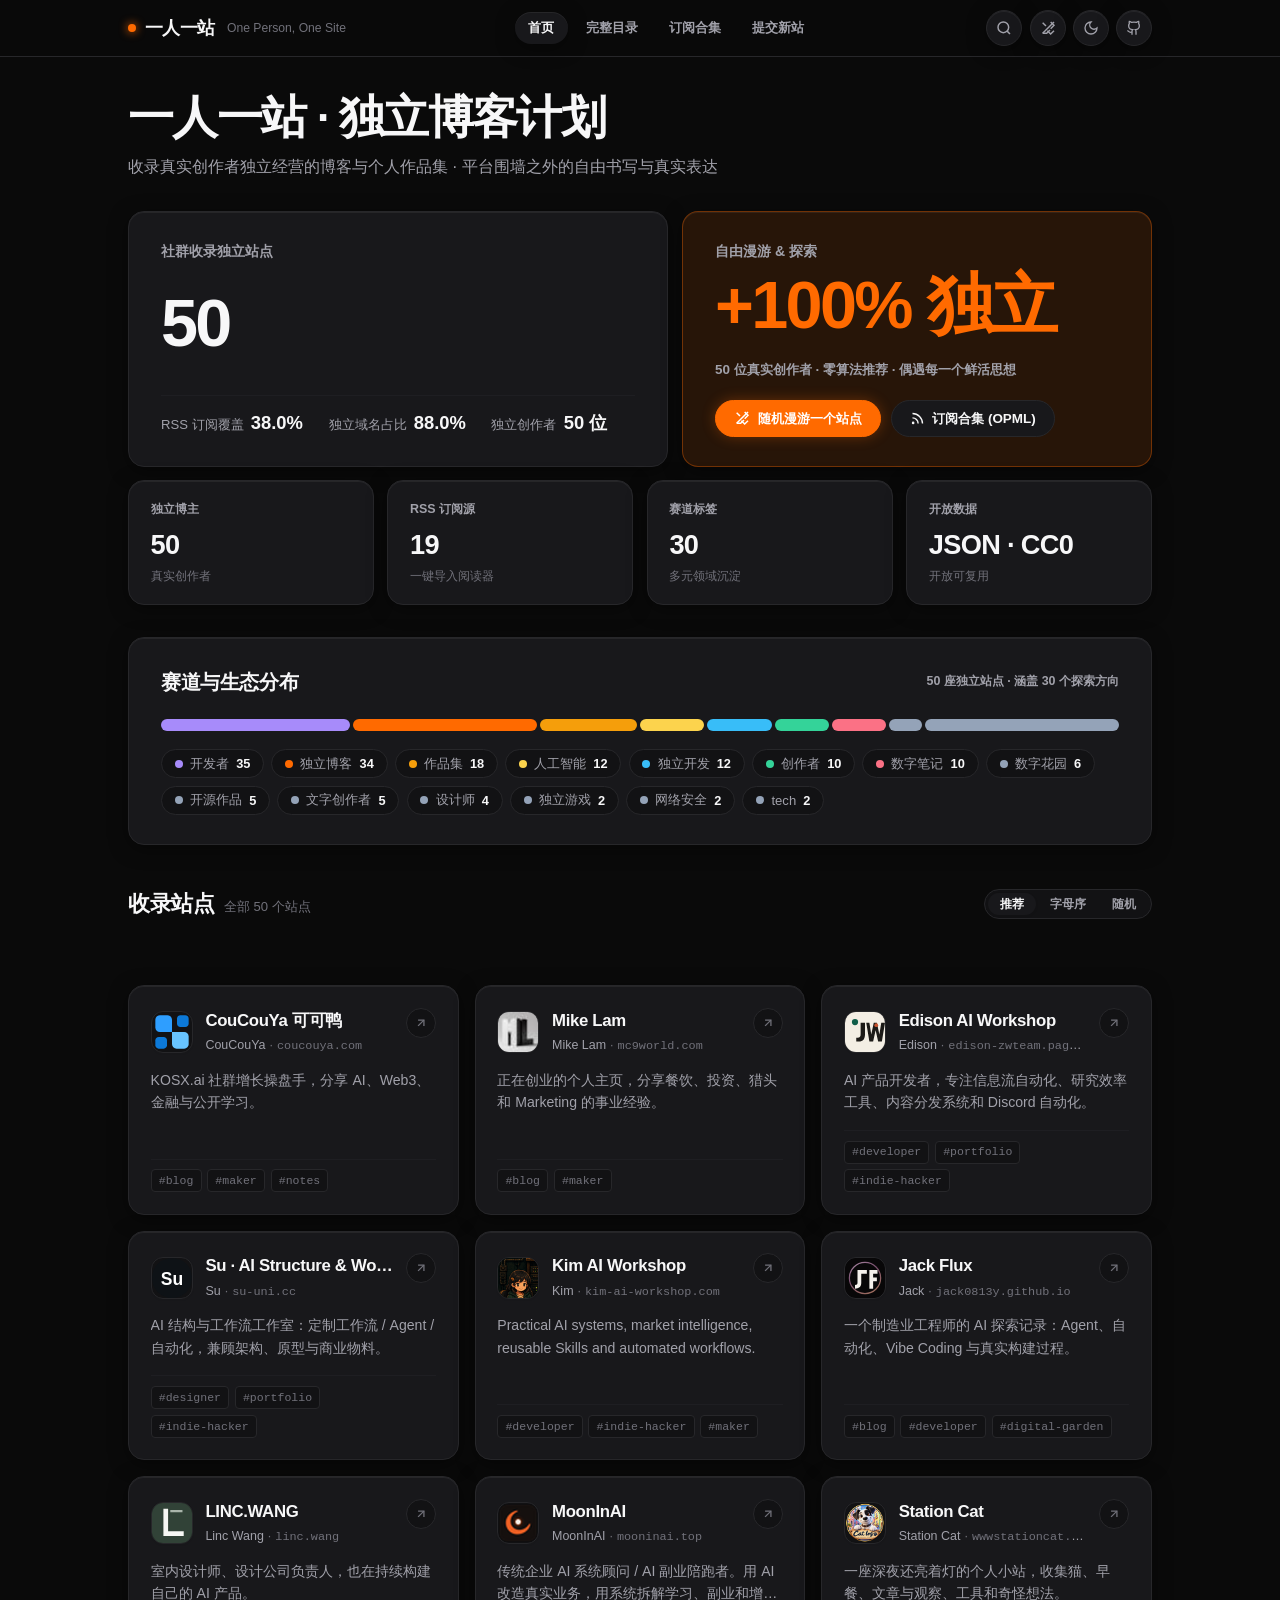
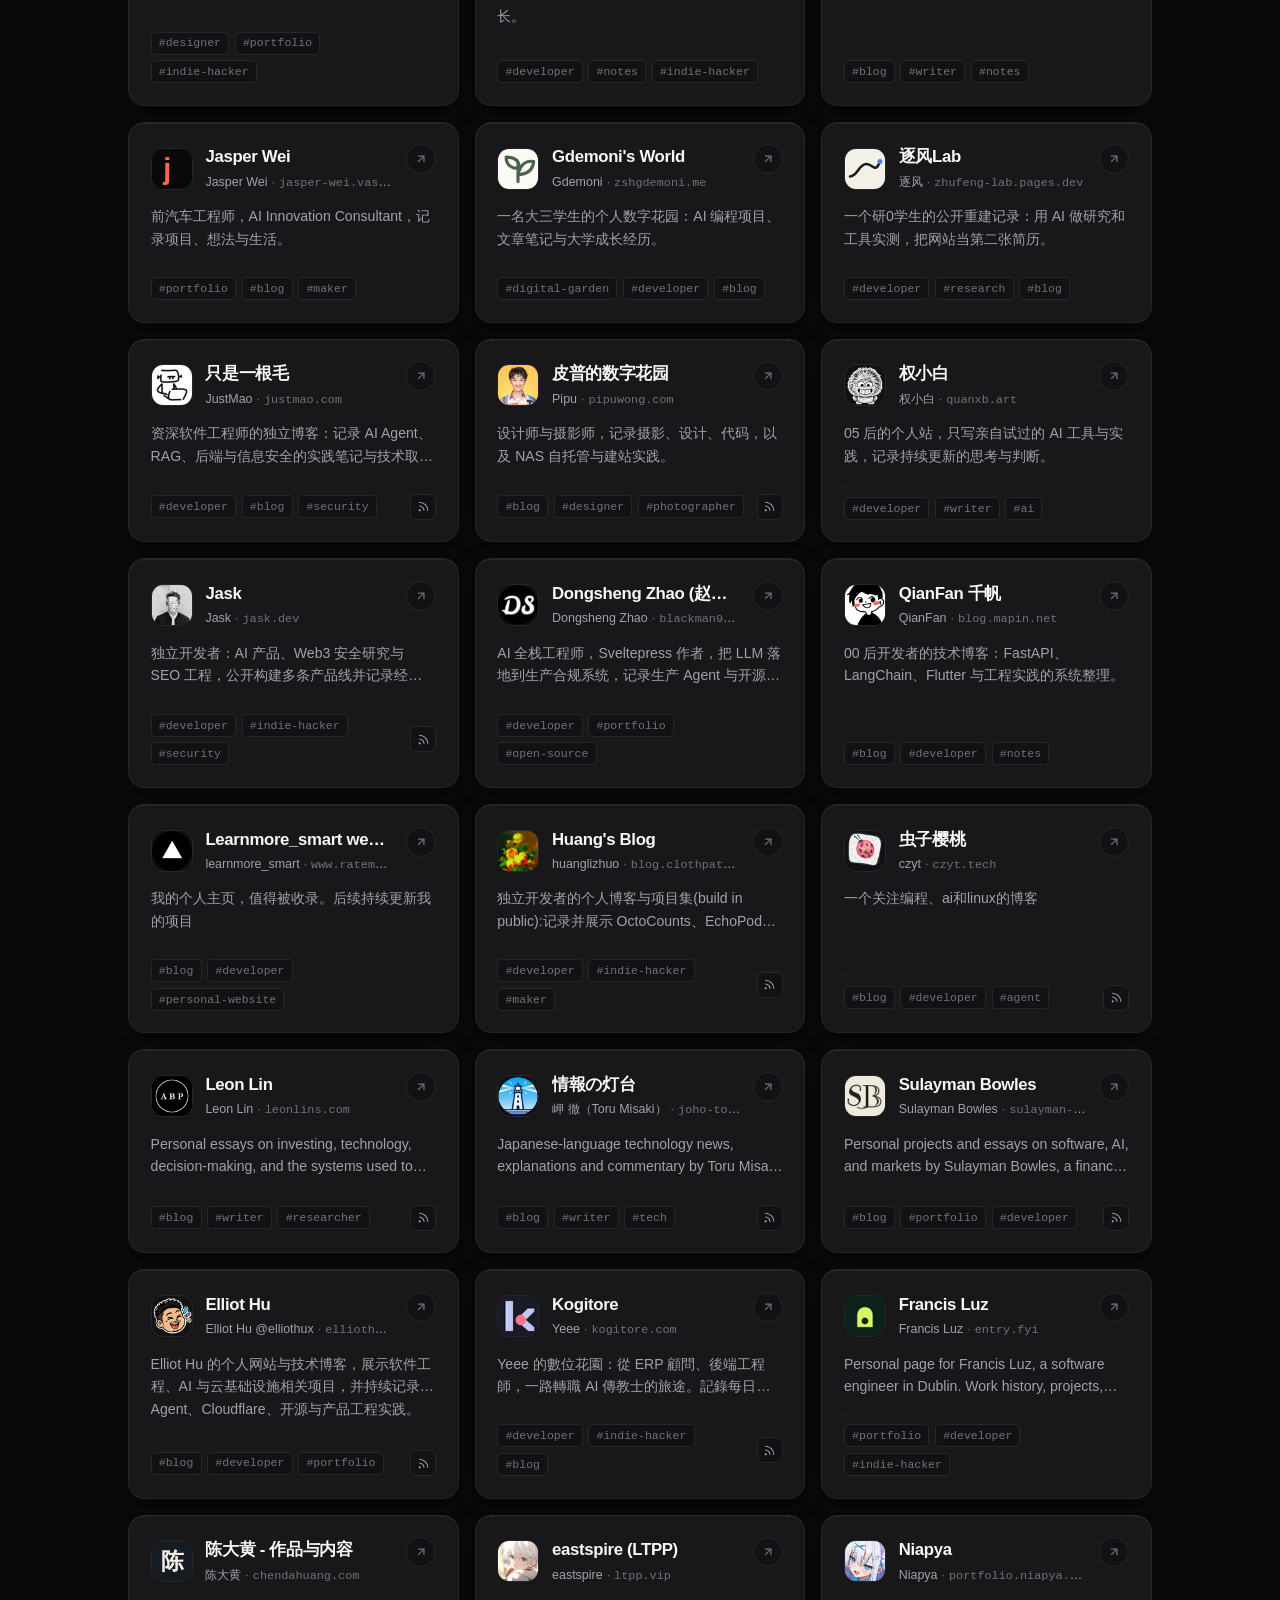
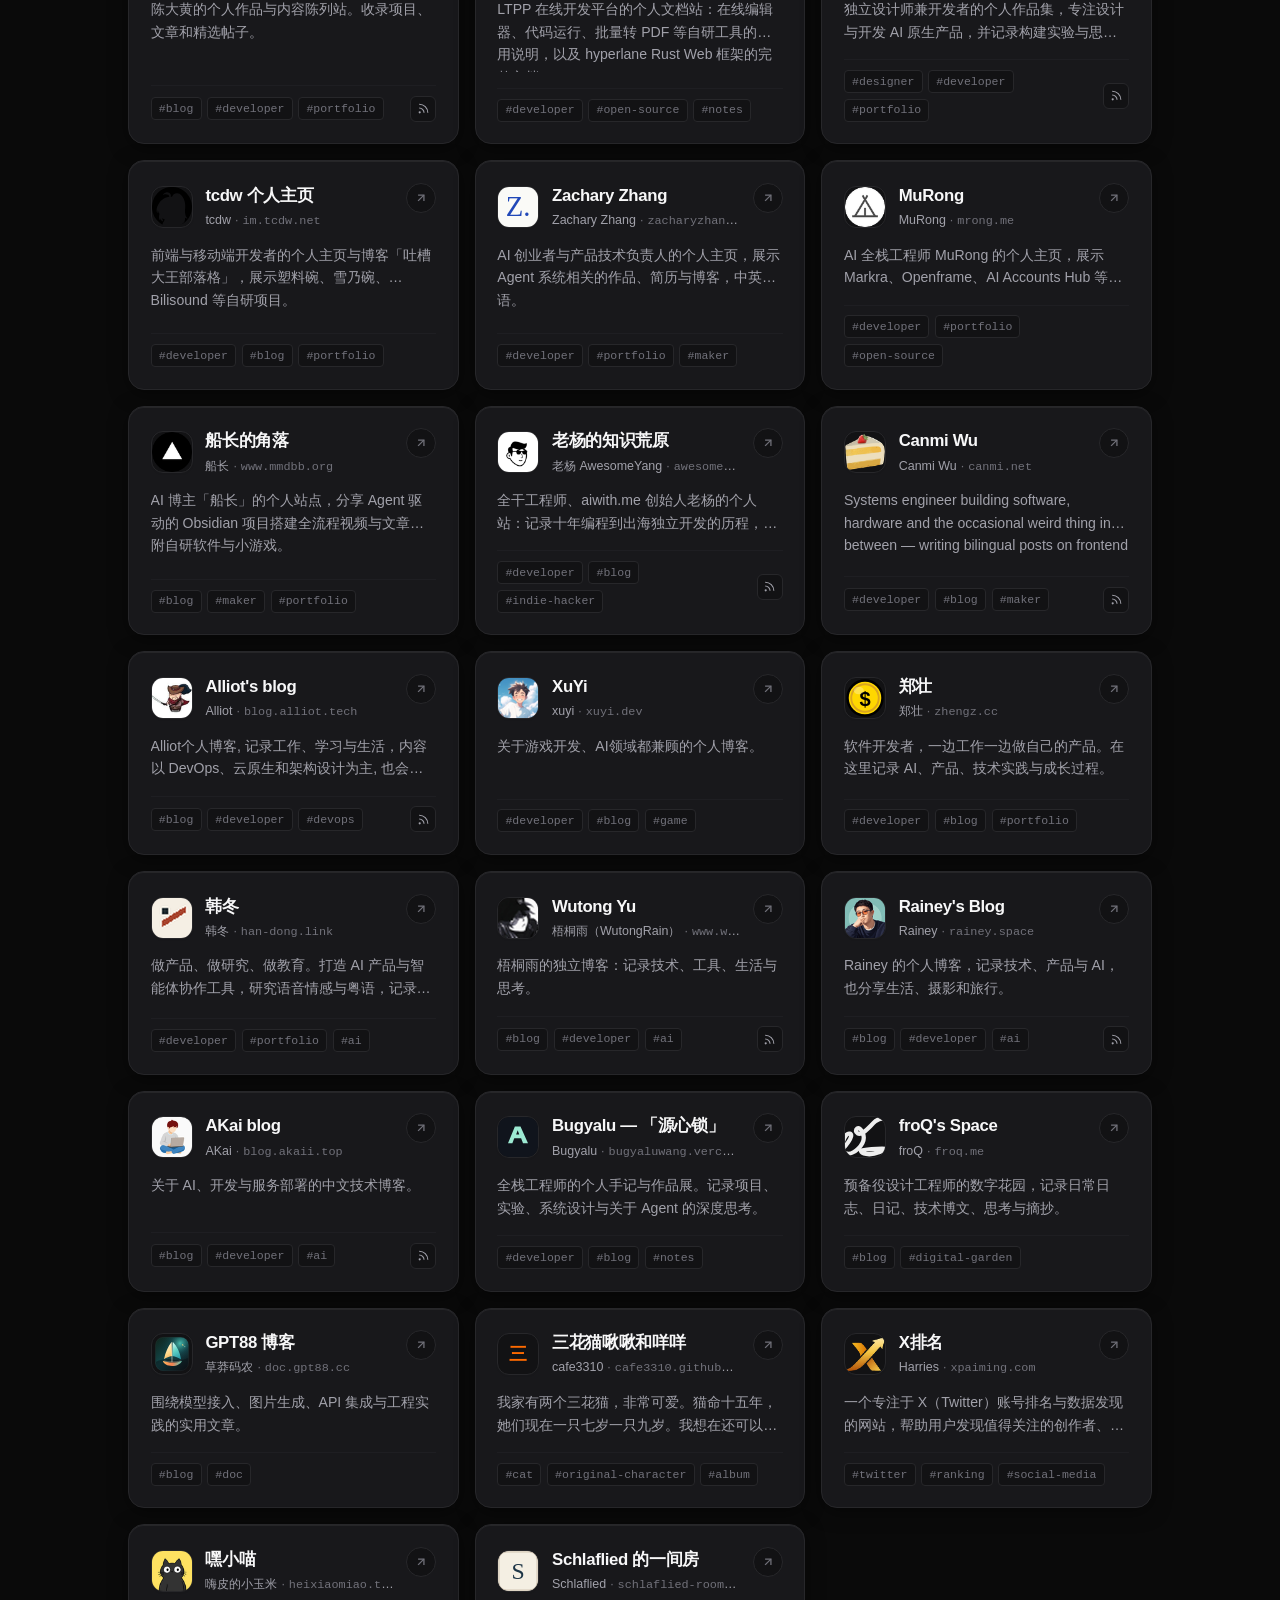
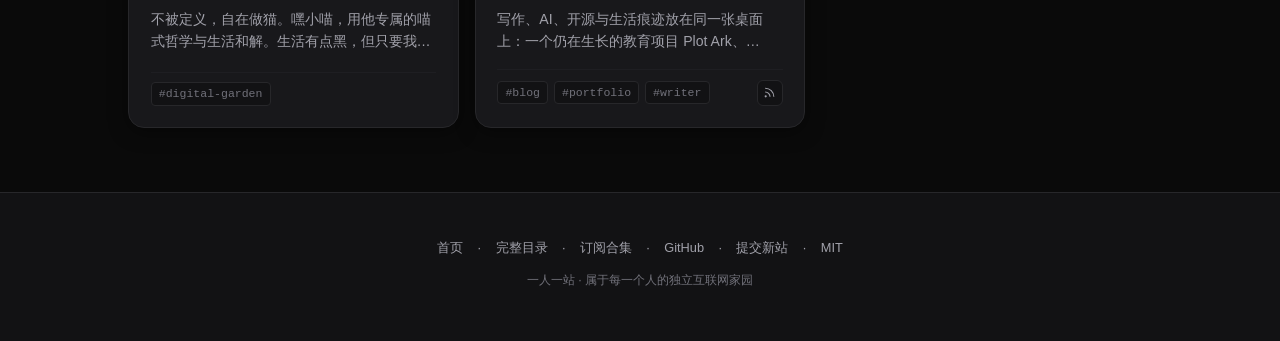
==== index.html @ dafe2f37 "deploy: 发布 main@b7d40ae 的构建产物" ====
<!DOCTYPE html>
<html lang="zh-CN" data-theme-mode="system">
<head>
<meta charset="utf-8">
<meta name="viewport" content="width=device-width, initial-scale=1, viewport-fit=cover">
<title>一人一站 · 收集认真经营的独立博客与个人网站</title>
<meta name="description" content="一人一站收录真实创作者独立经营的博客、数字花园与个人作品集，支持按标签浏览、全文检索与随机漫游，帮助你在平台围墙之外发现值得长期阅读的个人网站。">
<link rel="canonical" href="https://realchendahuang.github.io/one-person-one-site/">
<meta property="og:title" content="一人一站 · 收集认真经营的独立博客与个人网站">
<meta property="og:description" content="一人一站收录真实创作者独立经营的博客、数字花园与个人作品集，帮助你在平台围墙之外发现值得长期阅读的个人网站。">
<meta property="og:type" content="website">
<meta property="og:url" content="https://realchendahuang.github.io/one-person-one-site/">
<meta property="og:image" content="https://realchendahuang.github.io/one-person-one-site/og-image.png">
<meta property="og:image:width" content="1200">
<meta property="og:image:height" content="630">
<meta property="og:site_name" content="一人一站">
<meta property="og:locale" content="zh_CN">
<meta name="twitter:card" content="summary_large_image">
<meta name="twitter:title" content="一人一站 · 收集认真经营的独立博客与个人网站">
<meta name="twitter:description" content="一人一站收录真实创作者独立经营的博客、数字花园与个人作品集，帮助你在平台围墙之外发现值得长期阅读的个人网站。">
<meta name="twitter:image" content="https://realchendahuang.github.io/one-person-one-site/og-image.png">
<meta name="theme-color" content="#0a0a0a">
<link rel="alternate" type="application/xml" title="一人一站 · 订阅合集 (OPML)" href="./feeds.opml">
<link rel="icon" href="./favicon.svg" type="image/svg+xml">
<link rel="apple-touch-icon" href="./apple-touch-icon.png">
<script type="application/ld+json">{"@context":"https://schema.org","@type":"CollectionPage","name":"一人一站 · 收集认真经营的独立博客与个人网站","description":"一人一站收录真实创作者独立经营的博客、数字花园与个人作品集，支持按标签浏览、全文检索与随机漫游，帮助你在平台围墙之外发现值得长期阅读的个人网站。","url":"https://realchendahuang.github.io/one-person-one-site/","inLanguage":"zh-CN","isFamilyFriendly":true,"mainEntity":{"@type":"ItemList","numberOfItems":50,"itemListElement":[{"@type":"ListItem","position":1,"name":"CouCouYa 可可鸭","url":"https://coucouya.com","description":"KOSX.ai 社群增长操盘手，分享 AI、Web3、金融与公开学习。"},{"@type":"ListItem","position":2,"name":"Mike Lam","url":"https://mc9world.com","description":"正在创业的个人主页，分享餐饮、投资、猎头和 Marketing 的事业经验。"},{"@type":"ListItem","position":3,"name":"Edison AI Workshop","url":"https://edison-zwteam.pages.dev","description":"AI 产品开发者，专注信息流自动化、研究效率工具、内容分发系统和 Discord 自动化。"},{"@type":"ListItem","position":4,"name":"Su · AI Structure & Workflow Studio","url":"https://su-uni.cc","description":"AI 结构与工作流工作室：定制工作流 / Agent / 自动化，兼顾架构、原型与商业物料。"},{"@type":"ListItem","position":5,"name":"Kim AI Workshop","url":"https://kim-ai-workshop.com","description":"Practical AI systems, market intelligence, reusable Skills and automated workflows."},{"@type":"ListItem","position":6,"name":"Jack Flux","url":"https://jack0813y.github.io","description":"一个制造业工程师的 AI 探索记录：Agent、自动化、Vibe Coding 与真实构建过程。"},{"@type":"ListItem","position":7,"name":"LINC.WANG","url":"https://linc.wang","description":"室内设计师、设计公司负责人，也在持续构建自己的 AI 产品。"},{"@type":"ListItem","position":8,"name":"MoonInAI","url":"https://mooninai.top","description":"传统企业 AI 系统顾问 / AI 副业陪跑者。用 AI 改造真实业务，用系统拆解学习、副业和增长。"},{"@type":"ListItem","position":9,"name":"Station Cat","url":"https://wwwstationcat.org","description":"一座深夜还亮着灯的个人小站，收集猫、早餐、文章与观察、工具和奇怪想法。"},{"@type":"ListItem","position":10,"name":"Jasper Wei","url":"https://jasper-wei.vast-beech-4429.chatgpt.site","description":"前汽车工程师，AI Innovation Consultant，记录项目、想法与生活。"},{"@type":"ListItem","position":11,"name":"Gdemoni's World","url":"https://zshgdemoni.me","description":"一名大三学生的个人数字花园：AI 编程项目、文章笔记与大学成长经历。"},{"@type":"ListItem","position":12,"name":"逐风Lab","url":"https://zhufeng-lab.pages.dev/","description":"一个研0学生的公开重建记录：用 AI 做研究和工具实测，把网站当第二张简历。"},{"@type":"ListItem","position":13,"name":"只是一根毛","url":"https://justmao.com/","description":"资深软件工程师的独立博客：记录 AI Agent、RAG、后端与信息安全的实践笔记与技术取舍。"},{"@type":"ListItem","position":14,"name":"皮普的数字花园","url":"https://pipuwong.com","description":"设计师与摄影师，记录摄影、设计、代码，以及 NAS 自托管与建站实践。"},{"@type":"ListItem","position":15,"name":"权小白","url":"https://quanxb.art/","description":"05 后的个人站，只写亲自试过的 AI 工具与实践，记录持续更新的思考与判断。"},{"@type":"ListItem","position":16,"name":"Jask","url":"https://jask.dev/","description":"独立开发者：AI 产品、Web3 安全研究与 SEO 工程，公开构建多条产品线并记录经历。"},{"@type":"ListItem","position":17,"name":"Dongsheng Zhao (赵东升)","url":"https://blackman99.github.io/me/","description":"AI 全栈工程师，Sveltepress 作者，把 LLM 落地到生产合规系统，记录生产 Agent 与开源工具。"},{"@type":"ListItem","position":18,"name":"QianFan 千帆","url":"https://blog.mapin.net/","description":"00 后开发者的技术博客：FastAPI、LangChain、Flutter 与工程实践的系统整理。"},{"@type":"ListItem","position":19,"name":"Learnmore_smart website","url":"https://www.rateministere.com","description":"我的个人主页，值得被收录。后续持续更新我的项目"},{"@type":"ListItem","position":20,"name":"Huang's Blog","url":"https://blog.clothpath.com/","description":"独立开发者的个人博客与项目集(build in public):记录并展示 OctoCounts、EchoPod、QwenASR、Ketsuin 等自己从零构建的项目,以及学习笔记。"},{"@type":"ListItem","position":21,"name":"虫子樱桃","url":"https://czyt.tech","description":"一个关注编程、ai和linux的博客"},{"@type":"ListItem","position":22,"name":"Leon Lin","url":"https://leonlins.com","description":"Personal essays on investing, technology, decision-making, and the systems used to research and understand uncertain problems."},{"@type":"ListItem","position":23,"name":"情報の灯台","url":"https://joho-todai.com/","description":"Japanese-language technology news, explanations and commentary by Toru Misaki, covering PCs, semiconductors, operating systems, AI and security with links to sources."},{"@type":"ListItem","position":24,"name":"Sulayman Bowles","url":"https://sulayman-bowles.dev/","description":"Personal projects and essays on software, AI, and markets by Sulayman Bowles, a finance student at UT Austin working in product and growth."},{"@type":"ListItem","position":25,"name":"Elliot Hu","url":"https://elliothu.me","description":"Elliot Hu 的个人网站与技术博客，展示软件工程、AI 与云基础设施相关项目，并持续记录 Agent、Cloudflare、开源与产品工程实践。"},{"@type":"ListItem","position":26,"name":"Kogitore","url":"https://kogitore.com","description":"Yeee 的數位花園：從 ERP 顧問、後端工程師，一路轉職 AI 傳教士的旅途。記錄每日 TIL、想清楚才寫的長文，以及用 AI agents 打造個人 control tower 的實作筆記。"},{"@type":"ListItem","position":27,"name":"Francis Luz","url":"https://entry.fyi/francisluz","description":"Personal page for Francis Luz, a software engineer in Dublin. Work history, projects, and what he is building now, kept on Entry."},{"@type":"ListItem","position":28,"name":"陈大黄 - 作品与内容","url":"https://chendahuang.com","description":"陈大黄的个人作品与内容陈列站。收录项目、文章和精选帖子。"},{"@type":"ListItem","position":29,"name":"eastspire (LTPP)","url":"https://ltpp.vip/","description":"LTPP 在线开发平台的个人文档站：在线编辑器、代码运行、批量转 PDF 等自研工具的使用说明，以及 hyperlane Rust Web 框架的完整文档。"},{"@type":"ListItem","position":30,"name":"Niapya","url":"https://portfolio.niapya.deno.net/","description":"独立设计师兼开发者的个人作品集，专注设计与开发 AI 原生产品，并记录构建实验与思考。"},{"@type":"ListItem","position":31,"name":"tcdw 个人主页","url":"https://im.tcdw.net/","description":"前端与移动端开发者的个人主页与博客「吐槽大王部落格」，展示塑料碗、雪乃碗、Bilisound 等自研项目。"},{"@type":"ListItem","position":32,"name":"Zachary Zhang","url":"https://zacharyzhang.com/","description":"AI 创业者与产品技术负责人的个人主页，展示 Agent 系统相关的作品、简历与博客，中英双语。"},{"@type":"ListItem","position":33,"name":"MuRong","url":"https://mrong.me","description":"AI 全栈工程师 MuRong 的个人主页，展示 Markra、Openframe、AI Accounts Hub 等自研产品与开源项目。"},{"@type":"ListItem","position":34,"name":"船长的角落","url":"https://www.mmdbb.org/","description":"AI 博主「船长」的个人站点，分享 Agent 驱动的 Obsidian 项目搭建全流程视频与文章，附自研软件与小游戏。"},{"@type":"ListItem","position":35,"name":"老杨的知识荒原","url":"https://awesomeyang.com","description":"全干工程师、aiwith.me 创始人老杨的个人站：记录十年编程到出海独立开发的历程，附博客与真实运转的作品矩阵。"},{"@type":"ListItem","position":36,"name":"Canmi Wu","url":"https://canmi.net","description":"Systems engineer building software, hardware and the occasional weird thing in between — writing bilingual posts on frontend craft, backend systems and embedded circuits."},{"@type":"ListItem","position":37,"name":"Alliot's blog","url":"https://blog.alliot.tech","description":"Alliot个人博客, 记录工作、学习与生活，内容以 DevOps、云原生和架构设计为主, 也会分享一些硬件折腾。"},{"@type":"ListItem","position":38,"name":"XuYi","url":"https://xuyi.dev","description":"关于游戏开发、AI领域都兼顾的个人博客。"},{"@type":"ListItem","position":39,"name":"郑壮","url":"https://zhengz.cc/","description":"软件开发者，一边工作一边做自己的产品。在这里记录 AI、产品、技术实践与成长过程。"},{"@type":"ListItem","position":40,"name":"韩冬","url":"https://han-dong.link/","description":"做产品、做研究、做教育。打造 AI 产品与智能体协作工具，研究语音情感与粤语，记录影视研究与作品。"},{"@type":"ListItem","position":41,"name":"Wutong Yu","url":"https://www.wutongyu.site","description":"梧桐雨的独立博客：记录技术、工具、生活与思考。"},{"@type":"ListItem","position":42,"name":"Rainey's Blog","url":"https://rainey.space","description":"Rainey 的个人博客，记录技术、产品与 AI，也分享生活、摄影和旅行。"},{"@type":"ListItem","position":43,"name":"AKai blog","url":"https://blog.akaii.top","description":"关于 AI、开发与服务部署的中文技术博客。"},{"@type":"ListItem","position":44,"name":"Bugyalu — 「源心锁」","url":"https://bugyaluwang.vercel.app","description":"全栈工程师的个人手记与作品展。记录项目、实验、系统设计与关于 Agent 的深度思考。"},{"@type":"ListItem","position":45,"name":"froQ's Space","url":"https://froq.me","description":"预备役设计工程师的数字花园，记录日常日志、日记、技术博文、思考与摘抄。"},{"@type":"ListItem","position":46,"name":"GPT88 博客","url":"https://doc.gpt88.cc/docs/blog/","description":"围绕模型接入、图片生成、API 集成与工程实践的实用文章。"},{"@type":"ListItem","position":47,"name":"三花猫啾啾和咩咩","url":"https://cafe3310.github.io/chocho-miemie-album/","description":"我家有两个三花猫，非常可爱。猫命十五年，她们现在一只七岁一只九岁。我想在还可以的时候让 Gemini 一直记住她们。"},{"@type":"ListItem","position":48,"name":"X排名","url":"https://xpaiming.com/","description":"一个专注于 X（Twitter）账号排名与数据发现的网站，帮助用户发现值得关注的创作者、独立开发者和优质账号。"},{"@type":"ListItem","position":49,"name":"嘿小喵","url":"https://heixiaomiao.topnod.art/","description":"不被定义，自在做猫。嘿小喵，用他专属的喵式哲学与生活和解。生活有点黑，但只要我眼里有光，处处皆光明。"},{"@type":"ListItem","position":50,"name":"Schlaflied 的一间房","url":"https://schlaflied-room.work/","description":"写作、AI、开源与生活痕迹放在同一张桌面上：一个仍在生长的教育项目 Plot Ark、career-ops 开源贡献、原创中文写作与随笔，以及零散的案件记录。"}]}}</script>
<script>
  (function() {
    var stored = "dark";
    try { stored = localStorage.getItem("opos-theme") || "dark"; } catch(e) {}
    document.documentElement.setAttribute("data-theme-mode", stored);
    var prefersDark = window.matchMedia("(prefers-color-scheme: dark)").matches;
    var isDark = stored === "dark" || (stored === "system" && prefersDark);
    if (isDark) {
      document.documentElement.classList.add("dark");
    } else {
      document.documentElement.classList.remove("dark");
    }
    var meta = document.querySelector('meta[name="theme-color"]');
    if (meta) meta.setAttribute("content", isDark ? "#0a0a0a" : "#f5f6f7");
  })();
</script>
<style>
/*/* ============================================================
   一人一站 · KOSX 风格 Bento 现代设计系统
   设计语言：深色碳素底色 + 信号橙高光 + Bento 网格 + 紧密无衬线字体
   ============================================================ */

:root {
  color-scheme: light;
  --radius-sm: 8px;
  --radius-md: 12px;
  --radius-lg: 16px;
  --radius-xl: 20px;
  --radius-full: 9999px;

  /* 背景与面板 */
  --paper: #f5f6f7;
  --soft-surface: #f0f1f3;
  --surface: #ffffff;
  --line: #e4e4e7;
  --line-subtle: #f0f0f2;
  --ink: #18181b;
  --mist: #52525b;
  --fog: #a1a1aa;

  /* 品牌信号橙 (KOSX Signature Orange) */
  --signal: #ff6a00;
  --signal-hover: #e65f00;
  --signal-warm: #ffb347;
  --signal-deep: #ff3d00;
  --signal-soft: rgba(255, 106, 0, 0.08);
  --signal-border: rgba(255, 106, 0, 0.28);
  --signal-ink: #c2410c;

  /* 阴影与微光 */
  --panel-elev: 0 1px 3px rgba(0, 0, 0, 0.04), 0 10px 28px -14px rgba(0, 0, 0, 0.08);
  --hover-lift: 0 12px 30px -6px rgba(0, 0, 0, 0.12), 0 4px 10px -2px rgba(0, 0, 0, 0.06);
  --shadow-pop: 0 16px 40px -8px rgba(0, 0, 0, 0.16);

  /* 标签里程碑色彩 (Census Tokens) */
  --tag-violet: #8b5cf6;
  --tag-orange: #ff6a00;
  --tag-amber: #d97706;
  --tag-gold: #fbbf24;
  --tag-sky: #0284c7;
  --tag-emerald: #059669;
  --tag-rose: #f43f5e;
  --tag-slate: #64748b;

  --font-sans: -apple-system, BlinkMacSystemFont, "Segoe UI", Roboto, "Helvetica Neue", "PingFang SC", "Noto Sans CJK SC", "Microsoft YaHei", Arial, sans-serif;
  --font-mono: ui-monospace, SFMono-Regular, Menlo, Monaco, Consolas, "Liberation Mono", monospace;
}

html.dark {
  color-scheme: dark;

  /* 极致深色深沉碳黑 */
  --paper: #0a0a0a;
  --soft-surface: #121214;
  --surface: #18181b;
  --line: #27272a;
  --line-subtle: #1e1e22;
  --ink: #f7f7f8;
  --mist: #a1a1aa;
  --fog: #71717a;

  /* 信号橙 */
  --signal: #ff6a00;
  --signal-hover: #ff7d1a;
  --signal-warm: #ffb347;
  --signal-deep: #ff3d00;
  --signal-soft: rgba(255, 106, 0, 0.12);
  --signal-border: rgba(255, 106, 0, 0.35);
  --signal-ink: #ff6a00;

  /* 深色光泽与内阴影 (Subtle Inset Highlights) */
  --panel-elev: inset 0 1px 0 0 rgba(255, 255, 255, 0.06), 0 4px 20px -2px rgba(0, 0, 0, 0.5);
  --hover-lift: inset 0 1px 0 0 rgba(255, 255, 255, 0.12), 0 16px 36px -4px rgba(0, 0, 0, 0.75);
  --shadow-pop: 0 20px 50px -10px rgba(0, 0, 0, 0.8), inset 0 1px 0 0 rgba(255, 255, 255, 0.1);

  /* 标签色彩 (深色模式微调高饱和度) */
  --tag-violet: #a78bfa;
  --tag-orange: #ff6a00;
  --tag-amber: #f59e0b;
  --tag-gold: #fcd34d;
  --tag-sky: #38bdf8;
  --tag-emerald: #34d399;
  --tag-rose: #fb7185;
  --tag-slate: #94a3b8;
}

*, *::before, *::after {
  box-sizing: border-box;
}

body {
  margin: 0;
  background-color: var(--paper);
  color: var(--ink);
  font-family: var(--font-sans);
  line-height: 1.5;
  -webkit-font-smoothing: antialiased;
  -moz-osx-font-smoothing: grayscale;
  min-height: 100vh;
  display: flex;
  flex-direction: column;
}

/* 屏幕阅读器辅助 */
.sr-only {
  position: absolute;
  width: 1px;
  height: 1px;
  margin: -1px;
  padding: 0;
  overflow: hidden;
  clip: rect(0, 0, 0, 0);
  white-space: nowrap;
  border: 0;
}

.tabular-nums {
  font-variant-numeric: tabular-nums;
}

/* ================= 顶栏 (Sticky Header) ================= */
.site-header {
  position: sticky;
  top: 0;
  z-index: 40;
  width: 100%;
  border-bottom: 1px solid var(--line);
  background: rgba(245, 246, 247, 0.82);
  backdrop-filter: blur(16px);
  -webkit-backdrop-filter: blur(16px);
  transition: background-color 0.2s ease, border-color 0.2s ease;
}
html.dark .site-header {
  background: rgba(10, 10, 10, 0.82);
}

.header-inner {
  max-width: 1080px;
  height: 56px;
  margin: 0 auto;
  padding: 0 clamp(16px, 2.5vw, 28px);
  display: flex;
  align-items: center;
  justify-content: space-between;
  gap: 1rem;
}

/* 品牌 Logo */
.brand {
  display: flex;
  align-items: center;
  gap: 0.55rem;
  text-decoration: none;
  color: var(--ink);
  flex-shrink: 0;
}
.brand-pulse {
  width: 8px;
  height: 8px;
  border-radius: 50%;
  background: var(--signal);
  box-shadow: 0 0 10px var(--signal);
  animation: pulse-dot 2.2s cubic-bezier(0.4, 0, 0.6, 1) infinite;
}
@keyframes pulse-dot {
  0%, 100% { opacity: 1; transform: scale(1); }
  50% { opacity: 0.5; transform: scale(0.85); }
}
.brand-title {
  font-weight: 800;
  font-size: 1.12rem;
  letter-spacing: -0.025em;
  color: var(--ink);
}
.brand-sub {
  font-size: 0.76rem;
  color: var(--fog);
  font-weight: 500;
  letter-spacing: 0;
  margin-left: 0.2rem;
}
@media (max-width: 640px) {
  .brand-sub { display: none; }
}

/* 中间导航胶囊 (Pill Navigation) */
.nav-pills {
  display: flex;
  align-items: center;
  gap: 0.25rem;
}
.nav-pill {
  padding: 0.35rem 0.85rem;
  font-size: 0.84rem;
  font-weight: 600;
  color: var(--mist);
  text-decoration: none;
  border-radius: var(--radius-full);
  transition: all 0.15s ease;
  white-space: nowrap;
}
.nav-pill:hover {
  color: var(--ink);
  background: var(--soft-surface);
}
.nav-pill.active {
  background: var(--surface);
  color: var(--ink);
  box-shadow: var(--panel-elev);
}
@media (max-width: 640px) {
  .nav-pills { display: none; }
}

/* 右侧操作栏 */
.header-actions {
  display: flex;
  align-items: center;
  gap: 0.45rem;
}
.icon-circle-btn {
  display: inline-flex;
  align-items: center;
  justify-content: center;
  width: 36px;
  height: 36px;
  border-radius: 50%;
  background: var(--surface);
  border: 1px solid var(--line);
  box-shadow: var(--panel-elev);
  color: var(--mist);
  cursor: pointer;
  text-decoration: none;
  flex-shrink: 0;
  transition: all 0.15s ease;
  padding: 0;
}
.icon-circle-btn:hover {
  background: var(--soft-surface);
  color: var(--ink);
  border-color: var(--line);
  transform: translateY(-1px);
}
.icon-circle-btn:active {
  transform: scale(0.95);
}
.icon-circle-btn svg {
  width: 16px;
  height: 16px;
}

.theme-icon-sun, .theme-icon-moon, .theme-icon-system { display: none; }
html[data-theme-mode="light"] .theme-icon-sun { display: block; }
html[data-theme-mode="dark"] .theme-icon-moon { display: block; }
html[data-theme-mode="system"] .theme-icon-system { display: block; }

/* ================= 主布局容器 ================= */
.main-wrapper {
  max-width: 1080px;
  margin: 0 auto;
  padding: 2.2rem clamp(16px, 2.5vw, 28px) 4rem;
  flex: 1;
  width: 100%;
}

/* Hero 标题区 */
.hero-header {
  margin-bottom: 2rem;
}
.hero-title {
  margin: 0 0 0.5rem;
  font-size: clamp(2rem, 3.8vw, 2.85rem);
  font-weight: 800;
  letter-spacing: -0.035em;
  line-height: 1.15;
  color: var(--ink);
}
.hero-desc {
  margin: 0;
  font-size: clamp(0.88rem, 1.3vw, 1.02rem);
  color: var(--mist);
  line-height: 1.6;
}

/* ================= 通用面板卡片 (Bento Panel) ================= */
.panel-card {
  background: var(--surface);
  border: 1px solid var(--line);
  border-radius: var(--radius-lg);
  box-shadow: var(--panel-elev);
  transition: border-color 0.2s ease, box-shadow 0.2s ease, transform 0.25s cubic-bezier(0, 0, 0.2, 1);
}

/* 卡片悬停微浮动 */
.card-lift {
  transition: transform 0.25s cubic-bezier(0, 0, 0.2, 1), box-shadow 0.25s cubic-bezier(0, 0, 0.2, 1), border-color 0.2s ease;
}
.card-lift:hover {
  transform: translateY(-3px);
  border-color: rgba(255, 106, 0, 0.35);
  box-shadow: var(--hover-lift);
}

/* ================= Bento 第一行：两列大卡片 ================= */
.bento-row-top {
  display: grid;
  grid-template-columns: 1.15fr 1fr;
  gap: 0.85rem;
  margin-bottom: 0.85rem;
}
@media (max-width: 820px) {
  .bento-row-top { grid-template-columns: 1fr; }
}

/* 左侧数据聚合大卡 */
.bento-hero-left {
  padding: 1.8rem 2rem;
  display: flex;
  flex-direction: column;
  justify-content: space-between;
}
.bento-label {
  font-size: 0.88rem;
  font-weight: 600;
  color: var(--mist);
}
.bento-big-stat {
  font-size: clamp(3rem, 5.2vw, 4.2rem);
  font-weight: 800;
  line-height: 1.05;
  letter-spacing: -0.04em;
  margin: 0.6rem 0 1.2rem;
  color: var(--ink);
  font-variant-numeric: tabular-nums;
}
.bento-big-stat.text-signal {
  color: var(--signal);
}
.bento-sub-metrics {
  display: flex;
  flex-wrap: wrap;
  align-items: baseline;
  gap: 1.6rem;
  padding-top: 0.8rem;
  border-top: 1px solid var(--line-subtle);
}
.bento-sub-item {
  display: flex;
  align-items: baseline;
  gap: 0.45rem;
}
.sub-label {
  font-size: 0.82rem;
  color: var(--mist);
  font-weight: 500;
}
.sub-val {
  font-size: 1.15rem;
  font-weight: 800;
  color: var(--ink);
  font-variant-numeric: tabular-nums;
}

/* 右侧橙色漫游 & 探索大卡 */
.bento-hero-right {
  padding: 1.8rem 2rem;
  background: var(--signal-soft);
  border: 1px solid var(--signal-border);
  display: flex;
  flex-direction: column;
  justify-content: space-between;
}
.bento-desc-row {
  font-size: 0.84rem;
  font-weight: 600;
  color: var(--mist);
  margin-bottom: 1.2rem;
}
.bento-actions-row {
  display: flex;
  flex-wrap: wrap;
  gap: 0.6rem;
}
.hero-action-btn {
  display: inline-flex;
  align-items: center;
  justify-content: center;
  gap: 0.45rem;
  padding: 0.6rem 1.15rem;
  font-size: 0.84rem;
  font-weight: 600;
  border-radius: var(--radius-full);
  cursor: pointer;
  text-decoration: none;
  transition: all 0.15s ease;
  line-height: 1;
}
.hero-action-btn.primary {
  background: var(--signal);
  color: #ffffff;
  border: 1px solid var(--signal);
  box-shadow: 0 0 14px rgba(255, 106, 0, 0.3);
}
.hero-action-btn.primary:hover {
  background: var(--signal-hover);
  transform: translateY(-1px);
}
.hero-action-btn.secondary {
  background: var(--surface);
  color: var(--ink);
  border: 1px solid var(--line);
}
.hero-action-btn.secondary:hover {
  background: var(--soft-surface);
  color: var(--ink);
  transform: translateY(-1px);
}

/* ================= Bento 第二行：四格指标 ================= */
.bento-stats-grid {
  display: grid;
  grid-template-columns: repeat(4, 1fr);
  gap: 0.85rem;
  margin-bottom: 2rem;
}
@media (max-width: 768px) {
  .bento-stats-grid { grid-template-columns: repeat(2, 1fr); }
}
@media (max-width: 440px) {
  .bento-stats-grid { grid-template-columns: 1fr; }
}

.stat-item {
  padding: 1.15rem 1.35rem;
  display: flex;
  flex-direction: column;
}
.stat-item-label {
  font-size: 0.78rem;
  font-weight: 600;
  color: var(--mist);
}
.stat-item-val {
  font-size: 1.7rem;
  font-weight: 800;
  letter-spacing: -0.025em;
  color: var(--ink);
  margin: 0.4rem 0 0.15rem;
  font-variant-numeric: tabular-nums;
}
.stat-item-sub {
  font-size: 0.74rem;
  color: var(--fog);
}

/* ================= Bento 第三行：里程碑与分布 (Milestone Distribution) ================= */
.milestone-section {
  padding: 1.8rem 2rem;
  margin-bottom: 2.2rem;
}
.milestone-header {
  display: flex;
  flex-wrap: wrap;
  align-items: center;
  justify-content: space-between;
  gap: 0.5rem;
  margin-bottom: 1.4rem;
}
.milestone-title {
  margin: 0;
  font-size: 1.25rem;
  font-weight: 800;
  letter-spacing: -0.02em;
  color: var(--ink);
}
.milestone-count {
  font-size: 0.78rem;
  font-weight: 600;
  color: var(--mist);
  font-variant-numeric: tabular-nums;
}

/* 彩色进度条 */
.milestone-bar-wrap {
  position: relative;
  display: flex;
  height: 12px;
  gap: 3px;
  margin-bottom: 1.1rem;
}
.milestone-segment {
  height: 100%;
  min-width: 6px;
  border-radius: var(--radius-full);
  border: none;
  padding: 0;
  cursor: pointer;
  transition: opacity 0.18s ease, transform 0.18s ease;
}
.milestone-segment:hover {
  opacity: 0.82;
  transform: scaleY(1.25);
}

/* 分布药丸标签按钮 */
.milestone-pills-wrap {
  display: flex;
  flex-wrap: wrap;
  gap: 0.45rem;
}
.milestone-pill {
  display: inline-flex;
  align-items: center;
  gap: 0.45rem;
  padding: 0.3rem 0.8rem;
  border-radius: var(--radius-full);
  background: var(--soft-surface);
  border: 1px solid var(--line);
  color: var(--mist);
  font-size: 0.82rem;
  font-weight: 500;
  cursor: pointer;
  transition: all 0.15s ease;
  user-select: none;
}
.milestone-pill:hover {
  color: var(--ink);
  background: var(--line);
  border-color: var(--fog);
}
.milestone-pill.active {
  background: var(--surface);
  color: var(--ink);
  border-color: var(--signal);
  box-shadow: 0 0 10px rgba(255, 106, 0, 0.25);
}
.milestone-dot {
  width: 8px;
  height: 8px;
  border-radius: 50%;
  flex-shrink: 0;
}
.milestone-pill b {
  font-weight: 700;
  color: var(--ink);
  font-size: 0.8rem;
}

/* ================= 筛选与排序控制条 ================= */
.sites-section-header {
  display: flex;
  flex-wrap: wrap;
  align-items: center;
  justify-content: space-between;
  gap: 0.8rem;
  margin-bottom: 1.1rem;
  padding-top: 0.5rem;
}
.section-title-wrap {
  display: flex;
  align-items: baseline;
  gap: 0.6rem;
}
.section-title {
  margin: 0;
  font-size: 1.35rem;
  font-weight: 800;
  letter-spacing: -0.02em;
  color: var(--ink);
}
.section-subtitle {
  font-size: 0.82rem;
  color: var(--fog);
  font-weight: 500;
}

/* 活跃搜索气泡 */
.active-search-chip {
  display: inline-flex;
  align-items: center;
  gap: 0.35rem;
  height: 28px;
  padding: 0 0.75rem;
  background: var(--signal-soft);
  color: var(--signal);
  border: 1px solid var(--signal-border);
  border-radius: var(--radius-full);
  font-size: 0.78rem;
  font-weight: 600;
  cursor: pointer;
  transition: all 0.15s ease;
}
.active-search-chip:hover {
  background: rgba(255, 106, 0, 0.18);
}
.active-search-chip[hidden] {
  display: none;
}
.search-chip-close {
  font-size: 0.72rem;
  opacity: 0.8;
}

/* 排序分段按钮 (Segmented Control) */
.sort-group {
  display: inline-flex;
  align-items: center;
  background: var(--soft-surface);
  border: 1px solid var(--line);
  border-radius: var(--radius-full);
  padding: 3px;
  gap: 2px;
}
.sort-btn {
  background: transparent;
  border: none;
  color: var(--mist);
  font-size: 0.78rem;
  font-weight: 600;
  padding: 0.3rem 0.75rem;
  border-radius: var(--radius-full);
  cursor: pointer;
  line-height: 1;
  transition: all 0.15s ease;
}
.sort-btn:hover {
  color: var(--ink);
}
.sort-btn.active {
  background: var(--surface);
  color: var(--ink);
  box-shadow: 0 1px 3px rgba(0, 0, 0, 0.08);
}

/* 横向分类药丸筛选栏 */
.tags-filter-bar {
  margin-bottom: 1.2rem;
  overflow-x: auto;
  scrollbar-width: none;
  -webkit-overflow-scrolling: touch;
  padding-bottom: 4px;
}
.tags-filter-bar::-webkit-scrollbar {
  display: none;
}
.tags-scroll-wrap {
  display: inline-flex;
  gap: 0.4rem;
}
.tag-btn {
  display: inline-flex;
  align-items: center;
  gap: 0.3rem;
  height: 32px;
  padding: 0 0.85rem;
  background: var(--surface);
  border: 1px solid var(--line);
  border-radius: var(--radius-full);
  font-size: 0.82rem;
  color: var(--mist);
  font-weight: 500;
  cursor: pointer;
  flex-shrink: 0;
  user-select: none;
  transition: all 0.14s ease;
}
.tag-btn:hover {
  color: var(--ink);
  background: var(--soft-surface);
  border-color: var(--fog);
}
.tag-btn.active {
  background: var(--ink);
  color: var(--paper);
  border-color: var(--ink);
  font-weight: 600;
}
html.dark .tag-btn.active {
  background: #ffffff;
  color: #000000;
  border-color: #ffffff;
}
.tag-count {
  font-size: 0.72rem;
  opacity: 0.65;
  font-variant-numeric: tabular-nums;
}

/* ================= 站点卡片网格 (Bento Sites Grid) ================= */
.sites-grid {
  display: grid;
  grid-template-columns: repeat(auto-fill, minmax(320px, 1fr));
  gap: 1rem;
}

.site-card {
  position: relative;
  display: flex;
  flex-direction: column;
  padding: 1.35rem;
  background: var(--surface);
  border: 1px solid var(--line);
  border-radius: var(--radius-lg);
  box-shadow: var(--panel-elev);
  color: inherit;
  min-height: 180px;
  transition: transform 0.25s cubic-bezier(0, 0, 0.2, 1), box-shadow 0.25s cubic-bezier(0, 0, 0.2, 1), border-color 0.2s ease;
}
.site-card:hover {
  transform: translateY(-3px);
  border-color: rgba(255, 106, 0, 0.35);
  box-shadow: var(--hover-lift);
}
.site-card.is-hidden {
  display: none !important;
}

.card-top {
  display: flex;
  align-items: flex-start;
  justify-content: space-between;
  gap: 0.75rem;
  margin-bottom: 0.8rem;
}

.card-header-main {
  display: flex;
  align-items: center;
  gap: 0.8rem;
  min-width: 0;
  flex: 1;
}

/* 站点图标 Squircle */
.site-favicon {
  width: 42px;
  height: 42px;
  border-radius: 12px;
  background: var(--soft-surface);
  border: 1px solid var(--line);
  flex-shrink: 0;
  display: flex;
  align-items: center;
  justify-content: center;
  overflow: hidden;
  box-shadow: 0 1px 2px rgba(0, 0, 0, 0.05);
}
.site-favicon img {
  width: 100%;
  height: 100%;
  object-fit: cover;
}
.site-favicon-letter {
  font-weight: 800;
  font-size: 1.1rem;
  color: var(--signal);
}

.card-title-wrap {
  min-width: 0;
  flex: 1;
}
.site-name {
  margin: 0;
  font-size: 1.05rem;
  font-weight: 700;
  letter-spacing: -0.02em;
  color: var(--ink);
  white-space: nowrap;
  overflow: hidden;
  text-overflow: ellipsis;
}
.site-link {
  color: inherit;
  text-decoration: none;
}
.site-link:hover {
  text-decoration: underline;
  text-decoration-color: var(--signal);
  text-underline-offset: 4px;
}
/* 点击卡片铺满热区 */
.site-link::after {
  content: "";
  position: absolute;
  inset: 0;
  z-index: 1;
  border-radius: var(--radius-lg);
}

.site-owner-sub {
  font-size: 0.78rem;
  color: var(--mist);
  margin-top: 0.2rem;
  white-space: nowrap;
  overflow: hidden;
  text-overflow: ellipsis;
}
.site-owner-sub .sub-sep {
  color: var(--fog);
  margin: 0 0.25rem;
}
.site-owner-sub .sub-domain {
  font-family: var(--font-mono);
  font-size: 0.74rem;
  color: var(--fog);
}

/* 悬停微动右上箭头 */
.card-arrow-icon {
  width: 30px;
  height: 30px;
  border-radius: 50%;
  background: var(--soft-surface);
  border: 1px solid var(--line);
  color: var(--fog);
  display: flex;
  align-items: center;
  justify-content: center;
  flex-shrink: 0;
  transition: all 0.2s cubic-bezier(0, 0, 0.2, 1);
}
.site-card:hover .card-arrow-icon {
  background: var(--signal);
  color: #ffffff;
  border-color: var(--signal);
  transform: translate(2px, -2px);
  box-shadow: 0 0 10px rgba(255, 106, 0, 0.35);
}
.card-arrow-icon svg {
  width: 14px;
  height: 14px;
}

/* 简介 */
.site-desc {
  margin: 0 0 1rem;
  font-size: 0.88rem;
  color: var(--mist);
  line-height: 1.6;
  display: -webkit-box;
  -webkit-line-clamp: 2;
  -webkit-box-orient: vertical;
  overflow: hidden;
  flex: 1;
}

/* 底部标签与操作 */
.card-bottom {
  display: flex;
  align-items: center;
  justify-content: space-between;
  gap: 0.5rem;
  margin-top: auto;
  padding-top: 0.6rem;
  border-top: 1px solid var(--line-subtle);
}

.card-tags {
  display: flex;
  flex-wrap: wrap;
  gap: 0.35rem;
}
.card-tag {
  font-family: var(--font-mono);
  font-size: 0.72rem;
  color: var(--fog);
  background: var(--soft-surface);
  border: 1px solid var(--line);
  padding: 0.12rem 0.45rem;
  border-radius: 4px;
  font-weight: 500;
}

.card-actions {
  display: flex;
  align-items: center;
  gap: 0.3rem;
  position: relative;
  z-index: 2;
}
.mini-action-btn {
  display: inline-flex;
  align-items: center;
  justify-content: center;
  width: 26px;
  height: 26px;
  border-radius: 6px;
  background: var(--soft-surface);
  border: 1px solid var(--line);
  color: var(--mist);
  cursor: pointer;
  padding: 0;
  text-decoration: none;
  transition: all 0.15s ease;
}
.mini-action-btn:hover {
  background: var(--signal);
  color: #ffffff;
  border-color: var(--signal);
  box-shadow: 0 0 8px rgba(255, 106, 0, 0.3);
}
.mini-action-btn svg {
  width: 13px;
  height: 13px;
}

/* ================= 空状态 ================= */
.empty-state {
  text-align: center;
  padding: 4rem 1.5rem;
  margin: 1.5rem 0;
}
.empty-icon {
  font-size: 2.5rem;
  margin-bottom: 0.8rem;
}
.empty-title {
  font-size: 1.15rem;
  font-weight: 700;
  color: var(--ink);
  margin: 0 0 0.4rem;
}
.empty-sub {
  font-size: 0.85rem;
  color: var(--mist);
  margin: 0 0 1.2rem;
}

/* ================= 搜索弹窗 (Spotlight Search) ================= */
.search-backdrop {
  position: fixed;
  inset: 0;
  z-index: 100;
  background: rgba(0, 0, 0, 0.65);
  backdrop-filter: blur(16px);
  -webkit-backdrop-filter: blur(16px);
  display: flex;
  align-items: flex-start;
  justify-content: center;
  padding: clamp(1rem, 6vh, 4rem) 1rem 1rem;
  opacity: 0;
  pointer-events: none;
  transition: opacity 0.2s ease;
}
.search-backdrop.open {
  opacity: 1;
  pointer-events: auto;
}

.search-box {
  width: 100%;
  max-width: 560px;
  border-radius: var(--radius-xl);
  box-shadow: var(--shadow-pop);
  overflow: hidden;
  display: flex;
  flex-direction: column;
  max-height: 80vh;
  transform: translateY(-12px) scale(0.98);
  transition: transform 0.22s cubic-bezier(0.16, 1, 0.3, 1);
}
.search-backdrop.open .search-box {
  transform: translateY(0) scale(1);
}

.search-input-row {
  display: flex;
  align-items: center;
  gap: 0.75rem;
  padding: 1rem 1.2rem;
  border-bottom: 1px solid var(--line);
}
.search-input-row svg {
  color: var(--signal);
  flex-shrink: 0;
}
.search-input-field {
  flex: 1;
  min-width: 0;
  background: transparent;
  border: none;
  outline: none;
  font-family: inherit;
  font-size: 1rem;
  color: var(--ink);
}
.search-input-field::placeholder {
  color: var(--fog);
}
.search-kbd-hint {
  font-family: var(--font-mono);
  font-size: 0.7rem;
  font-weight: 600;
  padding: 0.15rem 0.4rem;
  border-radius: 4px;
  background: var(--soft-surface);
  border: 1px solid var(--line);
  color: var(--fog);
  flex-shrink: 0;
}
.search-close-btn {
  background: var(--soft-surface);
  border: 1px solid var(--line);
  color: var(--mist);
  border-radius: 50%;
  width: 24px;
  height: 24px;
  display: flex;
  align-items: center;
  justify-content: center;
  font-size: 0.75rem;
  cursor: pointer;
  flex-shrink: 0;
}
.search-close-btn:hover {
  background: var(--line);
  color: var(--ink);
}

.search-tags-row {
  display: flex;
  align-items: center;
  gap: 0.35rem;
  overflow-x: auto;
  scrollbar-width: none;
  -webkit-overflow-scrolling: touch;
  padding: 0.6rem 1rem;
  border-bottom: 1px solid var(--line-subtle);
  background: var(--soft-surface);
}
.search-tags-row::-webkit-scrollbar {
  display: none;
}
.s-tag-pill {
  display: inline-flex;
  align-items: center;
  padding: 0.2rem 0.65rem;
  border-radius: var(--radius-full);
  background: var(--surface);
  border: 1px solid var(--line);
  font-size: 0.76rem;
  font-weight: 500;
  color: var(--mist);
  cursor: pointer;
  flex-shrink: 0;
  user-select: none;
  transition: all 0.12s ease;
}
.s-tag-pill:hover {
  color: var(--ink);
  border-color: var(--fog);
}
.s-tag-pill.active {
  background: var(--ink);
  color: var(--paper);
  border-color: var(--ink);
  font-weight: 600;
}
html.dark .s-tag-pill.active {
  background: #ffffff;
  color: #000000;
}

.search-results-list {
  overflow-y: auto;
  padding: 0.6rem;
  display: flex;
  flex-direction: column;
  gap: 0.3rem;
}
.search-item {
  display: flex;
  align-items: center;
  justify-content: space-between;
  gap: 0.8rem;
  padding: 0.7rem 0.9rem;
  border-radius: var(--radius-md);
  cursor: pointer;
  text-decoration: none;
  color: inherit;
  transition: background-color 0.12s ease;
}
.search-item:hover {
  background: var(--soft-surface);
}
.search-item-info {
  min-width: 0;
  flex: 1;
}
.search-item-title {
  font-size: 0.92rem;
  font-weight: 700;
  color: var(--ink);
  white-space: nowrap;
  overflow: hidden;
  text-overflow: ellipsis;
}
.search-item-sub {
  font-size: 0.78rem;
  color: var(--mist);
  white-space: nowrap;
  overflow: hidden;
  text-overflow: ellipsis;
  margin-top: 0.15rem;
}
.search-item-go {
  flex-shrink: 0;
  font-size: 0.78rem;
  color: var(--fog);
  font-weight: 600;
  display: flex;
  align-items: center;
  gap: 0.2rem;
}
.search-item:hover .search-item-go {
  color: var(--signal);
}
.search-empty {
  padding: 2rem 1rem;
  text-align: center;
  color: var(--fog);
  font-size: 0.88rem;
}
.search-more {
  padding: 0.6rem 0.8rem;
  text-align: center;
  font-size: 0.78rem;
}
.search-more button {
  background: none;
  border: none;
  color: var(--signal);
  font-weight: 600;
  cursor: pointer;
  text-decoration: underline;
}

/* ================= 浮动 Toast 提示 ================= */
.toast-notice {
  position: fixed;
  bottom: 2rem;
  right: 2rem;
  z-index: 120;
  background: var(--surface);
  border: 1px solid var(--line);
  color: var(--ink);
  padding: 0.55rem 1.1rem;
  border-radius: var(--radius-full);
  font-size: 0.84rem;
  font-weight: 600;
  box-shadow: var(--shadow-pop);
  display: flex;
  align-items: center;
  gap: 0.5rem;
  opacity: 0;
  transform: translateY(12px) scale(0.95);
  pointer-events: none;
  transition: all 0.22s cubic-bezier(0.16, 1, 0.3, 1);
}
.toast-notice.show {
  opacity: 1;
  transform: translateY(0) scale(1);
}
.toast-dot {
  width: 8px;
  height: 8px;
  border-radius: 50%;
  background: var(--signal);
  box-shadow: 0 0 8px var(--signal);
  animation: pulse-dot 1.8s infinite;
}
@media (max-width: 600px) {
  .toast-notice { left: 1rem; right: 1rem; bottom: 1.2rem; justify-content: center; }
}

/* ================= 页脚 ================= */
.site-footer {
  border-top: 1px solid var(--line);
  padding: 2.8rem 1rem 3.2rem;
  margin-top: auto;
  text-align: center;
  font-size: 0.82rem;
  color: var(--mist);
  background: var(--soft-surface);
}
.footer-links {
  display: flex;
  align-items: center;
  justify-content: center;
  flex-wrap: wrap;
  gap: 0.9rem;
  margin-bottom: 0.85rem;
  font-size: 0.8rem;
  font-weight: 500;
}
.footer-links a {
  color: var(--mist);
  text-decoration: none;
  transition: color 0.15s ease;
}
.footer-links a:hover {
  color: var(--signal);
}
.footer-motto {
  font-size: 0.78rem;
  color: var(--fog);
}*/
</style>
</head>
<body>

<!-- 顶栏：KOSX 风格磨砂导航栏 -->
<header class="site-header">
  <div class="header-inner">
    <a href="./" class="brand" aria-label="一人一站 首页">
      <span class="brand-pulse"></span>
      <span class="brand-title">一人一站</span>
      <span class="brand-sub">One Person, One Site</span>
    </a>

    <!-- 中间导航胶囊 -->
    <nav class="nav-pills" aria-label="导航">
      <a href="./" class="nav-pill active" aria-current="page">首页</a>
      <a href="./directory/" class="nav-pill">完整目录</a>
      <a href="./feeds.opml" download class="nav-pill">订阅合集</a>
      <a href="https://github.com/realchendahuang/one-person-one-site/issues/new?template=submit-site.yml" target="_blank" rel="noopener" class="nav-pill">提交新站</a>
    </nav>

    <!-- 右侧工具 -->
    <div class="header-actions">
      <!-- 搜索 -->
      <button id="btn-search" class="icon-circle-btn" type="button" title="搜索 (⌘K / /)" aria-label="搜索">
        <svg viewBox="0 0 24 24" fill="none" stroke="currentColor" stroke-width="2.2" aria-hidden="true"><circle cx="11" cy="11" r="8"/><path d="m21 21-4.3-4.3"/></svg>
      </button>

      <!-- 漫游 -->
      <button id="btn-shuffle" class="icon-circle-btn" type="button" title="随机漫游" aria-label="随机漫游">
        <svg viewBox="0 0 24 24" fill="none" stroke="currentColor" stroke-width="2.2" aria-hidden="true"><path d="m16 3 5 5-5 5"/><path d="M4 20L21 3"/><path d="m21 16-5 5-5-5"/><path d="M15 15l-5 5H4"/><path d="M4 4l5 5"/></svg>
      </button>

      <!-- 主题切换 -->
      <button id="btn-theme" class="icon-circle-btn" type="button" title="切换浅色/深色主题" aria-label="切换主题">
        <svg class="theme-icon-sun" viewBox="0 0 24 24" fill="none" stroke="currentColor" stroke-width="2" aria-hidden="true"><circle cx="12" cy="12" r="4"/><path d="M12 2v2"/><path d="M12 20v2"/><path d="m4.93 4.93 1.41 1.41"/><path d="m17.66 17.66 1.41 1.41"/><path d="M2 12h2"/><path d="M20 12h2"/><path d="m6.34 17.66-1.41 1.41"/><path d="m19.07 4.93-1.41 1.41"/></svg>
        <svg class="theme-icon-moon" viewBox="0 0 24 24" fill="none" stroke="currentColor" stroke-width="2" aria-hidden="true"><path d="M12 3a6 6 0 0 0 9 9 9 9 0 1 1-9-9Z"/></svg>
        <svg class="theme-icon-system" viewBox="0 0 24 24" fill="none" stroke="currentColor" stroke-width="2" aria-hidden="true"><rect width="20" height="14" x="2" y="3" rx="2"/><line x1="8" x2="16" y1="21" y2="21"/><line x1="12" x2="12" y1="17" y2="21"/></svg>
      </button>

      <!-- GitHub -->
      <a href="https://github.com/realchendahuang/one-person-one-site" target="_blank" rel="noopener" class="icon-circle-btn" title="GitHub 仓库" aria-label="GitHub">
        <svg viewBox="0 0 24 24" fill="none" stroke="currentColor" stroke-width="2" aria-hidden="true"><path d="M15 22v-4a4.8 4.8 0 0 0-1-3.5c3 0 6-2 6-5.5.08-1.25-.27-2.48-1-3.5.28-1.15.28-2.35 0-3.5 0 0-1 0-3 1.5-2.64-.5-5.36-.5-8 0C6 2 5 2 5 2c-.3 1.15-.3 2.35 0 3.5A5.403 5.403 0 0 0 4 9c0 3.5 3 5.5 6 5.5-.39.49-.68 1.05-.85 1.65-.17.6-.22 1.23-.15 1.85v4"/><path d="M9 18c-4.51 2-5-2-7-2"/></svg>
      </a>
    </div>
  </div>
</header>

<main class="main-wrapper">
  <!-- Hero 标题 -->
  <div class="hero-header">
    <h1 class="hero-title">一人一站 · 独立博客计划</h1>
    <p class="hero-desc">收录真实创作者独立经营的博客与个人作品集 · 平台围墙之外的自由书写与真实表达</p>
  </div>

  <!-- Bento 核心数据总览 (Row 1) -->
  <div class="bento-row-top">
    <!-- 左侧总览 -->
    <div class="panel-card bento-hero-left">
      <div class="bento-label">社群收录独立站点</div>
      <div class="bento-big-stat" aria-live="polite">50</div>
      <div class="bento-sub-metrics">
        <div class="bento-sub-item">
          <span class="sub-label">RSS 订阅覆盖</span>
          <span class="sub-val">38.0%</span>
        </div>
        <div class="bento-sub-item">
          <span class="sub-label">独立域名占比</span>
          <span class="sub-val">88.0%</span>
        </div>
        <div class="bento-sub-item">
          <span class="sub-label">独立创作者</span>
          <span class="sub-val">50 位</span>
        </div>
      </div>
    </div>

    <!-- 右侧探索 -->
    <div class="panel-card bento-hero-right">
      <div class="bento-label">自由漫游 &amp; 探索</div>
      <div class="bento-big-stat text-signal" aria-live="polite">+100% 独立</div>
      <div class="bento-desc-row">
        <span>50 位真实创作者 · 零算法推荐 · 偶遇每一个鲜活思想</span>
      </div>
      <div class="bento-actions-row">
        <button id="hero-btn-shuffle" type="button" class="hero-action-btn primary" title="随机漫游一个站点">
          <svg width="16" height="16" viewBox="0 0 24 24" fill="none" stroke="currentColor" stroke-width="2.2" aria-hidden="true"><path d="m16 3 5 5-5 5"/><path d="M4 20L21 3"/><path d="m21 16-5 5-5-5"/><path d="M15 15l-5 5H4"/><path d="M4 4l5 5"/></svg>
          <span>随机漫游一个站点</span>
        </button>
        <a href="./feeds.opml" download class="hero-action-btn secondary" title="一键导入 RSS 阅读器">
          <svg width="15" height="15" viewBox="0 0 24 24" fill="none" stroke="currentColor" stroke-width="2.2" aria-hidden="true"><path d="M4 11a9 9 0 0 1 9 9"/><path d="M4 4a16 16 0 0 1 16 16"/><circle cx="5" cy="19" r="1"/></svg>
          <span>订阅合集 (OPML)</span>
        </a>
      </div>
    </div>
  </div>

  <!-- Bento 细分四指标 (Row 2) -->
  <div class="bento-stats-grid">
    <div class="panel-card card-lift stat-item">
      <div class="stat-item-label">独立博主</div>
      <div class="stat-item-val">50</div>
      <div class="stat-item-sub">真实创作者</div>
    </div>
    <div class="panel-card card-lift stat-item">
      <div class="stat-item-label">RSS 订阅源</div>
      <div class="stat-item-val">19</div>
      <div class="stat-item-sub">一键导入阅读器</div>
    </div>
    <div class="panel-card card-lift stat-item">
      <div class="stat-item-label">赛道标签</div>
      <div class="stat-item-val">30</div>
      <div class="stat-item-sub">多元领域沉淀</div>
    </div>
    <div class="panel-card card-lift stat-item">
      <div class="stat-item-label">开放数据</div>
      <div class="stat-item-val">JSON · CC0</div>
      <div class="stat-item-sub">开放可复用</div>
    </div>
  </div>

  <!-- Bento 里程碑分布 (Row 3) -->
  <section class="panel-card milestone-section">
    <div class="milestone-header">
      <h2 class="milestone-title">赛道与生态分布</h2>
      <span class="milestone-count">50 座独立站点 · 涵盖 30 个探索方向</span>
    </div>
    <div class="milestone-bar-wrap" role="group" aria-label="赛道比例分布">
      <button type="button" class="milestone-segment" data-tag="developer" style="flex-grow:35;flex-basis:0;background:var(--tag-violet)" aria-label="开发者 35 个站点，占 20%" title="开发者: 35 个站点 (20%)"></button><button type="button" class="milestone-segment" data-tag="blog" style="flex-grow:34;flex-basis:0;background:var(--tag-orange)" aria-label="独立博客 34 个站点，占 20%" title="独立博客: 34 个站点 (20%)"></button><button type="button" class="milestone-segment" data-tag="portfolio" style="flex-grow:18;flex-basis:0;background:var(--tag-amber)" aria-label="作品集 18 个站点，占 10%" title="作品集: 18 个站点 (10%)"></button><button type="button" class="milestone-segment" data-tag="ai" style="flex-grow:12;flex-basis:0;background:var(--tag-gold)" aria-label="人工智能 12 个站点，占 7%" title="人工智能: 12 个站点 (7%)"></button><button type="button" class="milestone-segment" data-tag="indie-hacker" style="flex-grow:12;flex-basis:0;background:var(--tag-sky)" aria-label="独立开发 12 个站点，占 7%" title="独立开发: 12 个站点 (7%)"></button><button type="button" class="milestone-segment" data-tag="maker" style="flex-grow:10;flex-basis:0;background:var(--tag-emerald)" aria-label="创作者 10 个站点，占 6%" title="创作者: 10 个站点 (6%)"></button><button type="button" class="milestone-segment" data-tag="notes" style="flex-grow:10;flex-basis:0;background:var(--tag-rose)" aria-label="数字笔记 10 个站点，占 6%" title="数字笔记: 10 个站点 (6%)"></button><button type="button" class="milestone-segment" data-tag="digital-garden" style="flex-grow:6;flex-basis:0;background:var(--tag-slate)" aria-label="数字花园 6 个站点，占 3%" title="数字花园: 6 个站点 (3%)"></button><button type="button" class="milestone-segment" data-tag="" style="flex-grow:36;flex-basis:0;background:var(--tag-slate)" aria-label="其他赛道 36 个" title="其他赛道: 36 个"></button>
    </div>
    <div class="milestone-pills-wrap">
      <button type="button" class="milestone-pill" data-tag="developer"><span class="milestone-dot" style="background:var(--tag-violet)" aria-hidden="true"></span>开发者 <b class="tabular-nums">35</b></button><button type="button" class="milestone-pill" data-tag="blog"><span class="milestone-dot" style="background:var(--tag-orange)" aria-hidden="true"></span>独立博客 <b class="tabular-nums">34</b></button><button type="button" class="milestone-pill" data-tag="portfolio"><span class="milestone-dot" style="background:var(--tag-amber)" aria-hidden="true"></span>作品集 <b class="tabular-nums">18</b></button><button type="button" class="milestone-pill" data-tag="ai"><span class="milestone-dot" style="background:var(--tag-gold)" aria-hidden="true"></span>人工智能 <b class="tabular-nums">12</b></button><button type="button" class="milestone-pill" data-tag="indie-hacker"><span class="milestone-dot" style="background:var(--tag-sky)" aria-hidden="true"></span>独立开发 <b class="tabular-nums">12</b></button><button type="button" class="milestone-pill" data-tag="maker"><span class="milestone-dot" style="background:var(--tag-emerald)" aria-hidden="true"></span>创作者 <b class="tabular-nums">10</b></button><button type="button" class="milestone-pill" data-tag="notes"><span class="milestone-dot" style="background:var(--tag-rose)" aria-hidden="true"></span>数字笔记 <b class="tabular-nums">10</b></button><button type="button" class="milestone-pill" data-tag="digital-garden"><span class="milestone-dot" style="background:var(--tag-slate)" aria-hidden="true"></span>数字花园 <b class="tabular-nums">6</b></button><button type="button" class="milestone-pill" data-tag="open-source"><span class="milestone-dot" style="background:var(--tag-slate)" aria-hidden="true"></span>开源作品 <b class="tabular-nums">5</b></button><button type="button" class="milestone-pill" data-tag="writer"><span class="milestone-dot" style="background:var(--tag-slate)" aria-hidden="true"></span>文字创作者 <b class="tabular-nums">5</b></button><button type="button" class="milestone-pill" data-tag="designer"><span class="milestone-dot" style="background:var(--tag-slate)" aria-hidden="true"></span>设计师 <b class="tabular-nums">4</b></button><button type="button" class="milestone-pill" data-tag="game"><span class="milestone-dot" style="background:var(--tag-slate)" aria-hidden="true"></span>独立游戏 <b class="tabular-nums">2</b></button><button type="button" class="milestone-pill" data-tag="security"><span class="milestone-dot" style="background:var(--tag-slate)" aria-hidden="true"></span>网络安全 <b class="tabular-nums">2</b></button><button type="button" class="milestone-pill" data-tag="tech"><span class="milestone-dot" style="background:var(--tag-slate)" aria-hidden="true"></span>tech <b class="tabular-nums">2</b></button>
    </div>
  </section>

  <!-- 站点清单控制区 -->
  <div class="sites-section-header">
    <div class="section-title-wrap">
      <h2 class="section-title">收录站点</h2>
      <span id="filtered-count" class="section-subtitle">全部 50 个站点</span>
    </div>

    <!-- 活跃搜索气泡 -->
    <button id="search-chip" class="active-search-chip" type="button" title="清除搜索" hidden>
      <span id="search-chip-text"></span>
      <span aria-hidden="true" class="search-chip-close">✕</span>
    </button>

    <!-- 排序分段按钮 -->
    <div class="sort-group" role="group" aria-label="排序方式">
      <button type="button" class="sort-btn active" data-sort="default" aria-pressed="true">推荐</button>
      <button type="button" class="sort-btn" data-sort="name" aria-pressed="false">字母序</button>
      <button type="button" class="sort-btn" data-sort="random" aria-pressed="false">随机</button>
    </div>
  </div>

  <!-- 分类药丸过滤条 -->
  <div class="tags-filter-bar">
    <div id="tags-bar" class="tags-scroll-wrap"></div>
  </div>

  <!-- 站点卡片网格 -->
  <div id="sites-grid" class="sites-grid">
    <article class="site-card" data-url="https://coucouya.com">
      <div class="card-top">
        <div class="card-header-main">
          <span class="site-favicon"><img src="./favicons/coucouya-com.svg" alt="" width="42" height="42" decoding="async"></span>
          <div class="card-title-wrap">
            <h3 class="site-name"><a class="site-link" href="https://coucouya.com" target="_blank" rel="noopener noreferrer" title="CouCouYa 可可鸭">CouCouYa 可可鸭</a></h3>
            <div class="site-owner-sub"><span class="sub-owner">CouCouYa</span><span class="sub-sep">·</span><span class="sub-domain">coucouya.com</span></div>
          </div>
        </div>
        <div class="card-arrow-icon" aria-hidden="true"><svg viewBox="0 0 24 24" fill="none" stroke="currentColor" stroke-width="2.2" aria-hidden="true"><path d="M7 17 17 7"/><path d="M7 7h10v10"/></svg></div>
      </div>
      <p class="site-desc">KOSX.ai 社群增长操盘手，分享 AI、Web3、金融与公开学习。</p>
      <div class="card-bottom">
        <div class="card-tags"><span class="card-tag">#blog</span><span class="card-tag">#maker</span><span class="card-tag">#notes</span></div>
        <div class="card-actions"></div>
      </div>
    </article>
    <article class="site-card" data-url="https://mc9world.com">
      <div class="card-top">
        <div class="card-header-main">
          <span class="site-favicon"><img src="./favicons/mc9world-com.png" alt="" width="42" height="42" decoding="async"></span>
          <div class="card-title-wrap">
            <h3 class="site-name"><a class="site-link" href="https://mc9world.com" target="_blank" rel="noopener noreferrer" title="Mike Lam">Mike Lam</a></h3>
            <div class="site-owner-sub"><span class="sub-owner">Mike Lam</span><span class="sub-sep">·</span><span class="sub-domain">mc9world.com</span></div>
          </div>
        </div>
        <div class="card-arrow-icon" aria-hidden="true"><svg viewBox="0 0 24 24" fill="none" stroke="currentColor" stroke-width="2.2" aria-hidden="true"><path d="M7 17 17 7"/><path d="M7 7h10v10"/></svg></div>
      </div>
      <p class="site-desc">正在创业的个人主页，分享餐饮、投资、猎头和 Marketing 的事业经验。</p>
      <div class="card-bottom">
        <div class="card-tags"><span class="card-tag">#blog</span><span class="card-tag">#maker</span></div>
        <div class="card-actions"></div>
      </div>
    </article>
    <article class="site-card" data-url="https://edison-zwteam.pages.dev">
      <div class="card-top">
        <div class="card-header-main">
          <span class="site-favicon"><img src="./favicons/edison-zwteam-pages-dev.svg" alt="" width="42" height="42" decoding="async"></span>
          <div class="card-title-wrap">
            <h3 class="site-name"><a class="site-link" href="https://edison-zwteam.pages.dev" target="_blank" rel="noopener noreferrer" title="Edison AI Workshop">Edison AI Workshop</a></h3>
            <div class="site-owner-sub"><span class="sub-owner">Edison</span><span class="sub-sep">·</span><span class="sub-domain">edison-zwteam.pages.dev</span></div>
          </div>
        </div>
        <div class="card-arrow-icon" aria-hidden="true"><svg viewBox="0 0 24 24" fill="none" stroke="currentColor" stroke-width="2.2" aria-hidden="true"><path d="M7 17 17 7"/><path d="M7 7h10v10"/></svg></div>
      </div>
      <p class="site-desc">AI 产品开发者，专注信息流自动化、研究效率工具、内容分发系统和 Discord 自动化。</p>
      <div class="card-bottom">
        <div class="card-tags"><span class="card-tag">#developer</span><span class="card-tag">#portfolio</span><span class="card-tag">#indie-hacker</span></div>
        <div class="card-actions"></div>
      </div>
    </article>
    <article class="site-card" data-url="https://su-uni.cc">
      <div class="card-top">
        <div class="card-header-main">
          <span class="site-favicon"><img src="./favicons/su-uni-cc.svg" alt="" width="42" height="42" decoding="async"></span>
          <div class="card-title-wrap">
            <h3 class="site-name"><a class="site-link" href="https://su-uni.cc" target="_blank" rel="noopener noreferrer" title="Su · AI Structure &amp; Workflow Studio">Su · AI Structure &amp; Workflow Studio</a></h3>
            <div class="site-owner-sub"><span class="sub-owner">Su</span><span class="sub-sep">·</span><span class="sub-domain">su-uni.cc</span></div>
          </div>
        </div>
        <div class="card-arrow-icon" aria-hidden="true"><svg viewBox="0 0 24 24" fill="none" stroke="currentColor" stroke-width="2.2" aria-hidden="true"><path d="M7 17 17 7"/><path d="M7 7h10v10"/></svg></div>
      </div>
      <p class="site-desc">AI 结构与工作流工作室：定制工作流 / Agent / 自动化，兼顾架构、原型与商业物料。</p>
      <div class="card-bottom">
        <div class="card-tags"><span class="card-tag">#designer</span><span class="card-tag">#portfolio</span><span class="card-tag">#indie-hacker</span></div>
        <div class="card-actions"></div>
      </div>
    </article>
    <article class="site-card" data-url="https://kim-ai-workshop.com">
      <div class="card-top">
        <div class="card-header-main">
          <span class="site-favicon"><img src="./favicons/kim-ai-workshop-com.png" alt="" width="42" height="42" decoding="async"></span>
          <div class="card-title-wrap">
            <h3 class="site-name"><a class="site-link" href="https://kim-ai-workshop.com" target="_blank" rel="noopener noreferrer" title="Kim AI Workshop">Kim AI Workshop</a></h3>
            <div class="site-owner-sub"><span class="sub-owner">Kim</span><span class="sub-sep">·</span><span class="sub-domain">kim-ai-workshop.com</span></div>
          </div>
        </div>
        <div class="card-arrow-icon" aria-hidden="true"><svg viewBox="0 0 24 24" fill="none" stroke="currentColor" stroke-width="2.2" aria-hidden="true"><path d="M7 17 17 7"/><path d="M7 7h10v10"/></svg></div>
      </div>
      <p class="site-desc">Practical AI systems, market intelligence, reusable Skills and automated workflows.</p>
      <div class="card-bottom">
        <div class="card-tags"><span class="card-tag">#developer</span><span class="card-tag">#indie-hacker</span><span class="card-tag">#maker</span></div>
        <div class="card-actions"></div>
      </div>
    </article>
    <article class="site-card" data-url="https://jack0813y.github.io">
      <div class="card-top">
        <div class="card-header-main">
          <span class="site-favicon"><img src="./favicons/jack0813y-github-io.svg" alt="" width="42" height="42" decoding="async"></span>
          <div class="card-title-wrap">
            <h3 class="site-name"><a class="site-link" href="https://jack0813y.github.io" target="_blank" rel="noopener noreferrer" title="Jack Flux">Jack Flux</a></h3>
            <div class="site-owner-sub"><span class="sub-owner">Jack</span><span class="sub-sep">·</span><span class="sub-domain">jack0813y.github.io</span></div>
          </div>
        </div>
        <div class="card-arrow-icon" aria-hidden="true"><svg viewBox="0 0 24 24" fill="none" stroke="currentColor" stroke-width="2.2" aria-hidden="true"><path d="M7 17 17 7"/><path d="M7 7h10v10"/></svg></div>
      </div>
      <p class="site-desc">一个制造业工程师的 AI 探索记录：Agent、自动化、Vibe Coding 与真实构建过程。</p>
      <div class="card-bottom">
        <div class="card-tags"><span class="card-tag">#blog</span><span class="card-tag">#developer</span><span class="card-tag">#digital-garden</span></div>
        <div class="card-actions"></div>
      </div>
    </article>
    <article class="site-card" data-url="https://linc.wang">
      <div class="card-top">
        <div class="card-header-main">
          <span class="site-favicon"><img src="./favicons/linc-wang.svg" alt="" width="42" height="42" decoding="async"></span>
          <div class="card-title-wrap">
            <h3 class="site-name"><a class="site-link" href="https://linc.wang" target="_blank" rel="noopener noreferrer" title="LINC.WANG">LINC.WANG</a></h3>
            <div class="site-owner-sub"><span class="sub-owner">Linc Wang</span><span class="sub-sep">·</span><span class="sub-domain">linc.wang</span></div>
          </div>
        </div>
        <div class="card-arrow-icon" aria-hidden="true"><svg viewBox="0 0 24 24" fill="none" stroke="currentColor" stroke-width="2.2" aria-hidden="true"><path d="M7 17 17 7"/><path d="M7 7h10v10"/></svg></div>
      </div>
      <p class="site-desc">室内设计师、设计公司负责人，也在持续构建自己的 AI 产品。</p>
      <div class="card-bottom">
        <div class="card-tags"><span class="card-tag">#designer</span><span class="card-tag">#portfolio</span><span class="card-tag">#indie-hacker</span></div>
        <div class="card-actions"></div>
      </div>
    </article>
    <article class="site-card" data-url="https://mooninai.top">
      <div class="card-top">
        <div class="card-header-main">
          <span class="site-favicon"><img src="./favicons/mooninai-top.png" alt="" width="42" height="42" decoding="async"></span>
          <div class="card-title-wrap">
            <h3 class="site-name"><a class="site-link" href="https://mooninai.top" target="_blank" rel="noopener noreferrer" title="MoonInAI">MoonInAI</a></h3>
            <div class="site-owner-sub"><span class="sub-owner">MoonInAI</span><span class="sub-sep">·</span><span class="sub-domain">mooninai.top</span></div>
          </div>
        </div>
        <div class="card-arrow-icon" aria-hidden="true"><svg viewBox="0 0 24 24" fill="none" stroke="currentColor" stroke-width="2.2" aria-hidden="true"><path d="M7 17 17 7"/><path d="M7 7h10v10"/></svg></div>
      </div>
      <p class="site-desc">传统企业 AI 系统顾问 / AI 副业陪跑者。用 AI 改造真实业务，用系统拆解学习、副业和增长。</p>
      <div class="card-bottom">
        <div class="card-tags"><span class="card-tag">#developer</span><span class="card-tag">#notes</span><span class="card-tag">#indie-hacker</span></div>
        <div class="card-actions"></div>
      </div>
    </article>
    <article class="site-card" data-url="https://wwwstationcat.org">
      <div class="card-top">
        <div class="card-header-main">
          <span class="site-favicon"><img src="./favicons/wwwstationcat-org.png" alt="" width="42" height="42" decoding="async"></span>
          <div class="card-title-wrap">
            <h3 class="site-name"><a class="site-link" href="https://wwwstationcat.org" target="_blank" rel="noopener noreferrer" title="Station Cat">Station Cat</a></h3>
            <div class="site-owner-sub"><span class="sub-owner">Station Cat</span><span class="sub-sep">·</span><span class="sub-domain">wwwstationcat.org</span></div>
          </div>
        </div>
        <div class="card-arrow-icon" aria-hidden="true"><svg viewBox="0 0 24 24" fill="none" stroke="currentColor" stroke-width="2.2" aria-hidden="true"><path d="M7 17 17 7"/><path d="M7 7h10v10"/></svg></div>
      </div>
      <p class="site-desc">一座深夜还亮着灯的个人小站，收集猫、早餐、文章与观察、工具和奇怪想法。</p>
      <div class="card-bottom">
        <div class="card-tags"><span class="card-tag">#blog</span><span class="card-tag">#writer</span><span class="card-tag">#notes</span></div>
        <div class="card-actions"></div>
      </div>
    </article>
    <article class="site-card" data-url="https://jasper-wei.vast-beech-4429.chatgpt.site">
      <div class="card-top">
        <div class="card-header-main">
          <span class="site-favicon"><img src="./favicons/jasper-wei-vast-beech-4429-chatgpt-site.svg" alt="" width="42" height="42" decoding="async"></span>
          <div class="card-title-wrap">
            <h3 class="site-name"><a class="site-link" href="https://jasper-wei.vast-beech-4429.chatgpt.site" target="_blank" rel="noopener noreferrer" title="Jasper Wei">Jasper Wei</a></h3>
            <div class="site-owner-sub"><span class="sub-owner">Jasper Wei</span><span class="sub-sep">·</span><span class="sub-domain">jasper-wei.vast-beech-4429.chatgpt.site</span></div>
          </div>
        </div>
        <div class="card-arrow-icon" aria-hidden="true"><svg viewBox="0 0 24 24" fill="none" stroke="currentColor" stroke-width="2.2" aria-hidden="true"><path d="M7 17 17 7"/><path d="M7 7h10v10"/></svg></div>
      </div>
      <p class="site-desc">前汽车工程师，AI Innovation Consultant，记录项目、想法与生活。</p>
      <div class="card-bottom">
        <div class="card-tags"><span class="card-tag">#portfolio</span><span class="card-tag">#blog</span><span class="card-tag">#maker</span></div>
        <div class="card-actions"></div>
      </div>
    </article>
    <article class="site-card" data-url="https://zshgdemoni.me">
      <div class="card-top">
        <div class="card-header-main">
          <span class="site-favicon"><img src="./favicons/zshgdemoni-me.svg" alt="" width="42" height="42" decoding="async"></span>
          <div class="card-title-wrap">
            <h3 class="site-name"><a class="site-link" href="https://zshgdemoni.me" target="_blank" rel="noopener noreferrer" title="Gdemoni&#x27;s World">Gdemoni&#x27;s World</a></h3>
            <div class="site-owner-sub"><span class="sub-owner">Gdemoni</span><span class="sub-sep">·</span><span class="sub-domain">zshgdemoni.me</span></div>
          </div>
        </div>
        <div class="card-arrow-icon" aria-hidden="true"><svg viewBox="0 0 24 24" fill="none" stroke="currentColor" stroke-width="2.2" aria-hidden="true"><path d="M7 17 17 7"/><path d="M7 7h10v10"/></svg></div>
      </div>
      <p class="site-desc">一名大三学生的个人数字花园：AI 编程项目、文章笔记与大学成长经历。</p>
      <div class="card-bottom">
        <div class="card-tags"><span class="card-tag">#digital-garden</span><span class="card-tag">#developer</span><span class="card-tag">#blog</span></div>
        <div class="card-actions"></div>
      </div>
    </article>
    <article class="site-card" data-url="https://zhufeng-lab.pages.dev/">
      <div class="card-top">
        <div class="card-header-main">
          <span class="site-favicon"><img src="./favicons/zhufeng-lab-pages-dev.svg" alt="" width="42" height="42" decoding="async"></span>
          <div class="card-title-wrap">
            <h3 class="site-name"><a class="site-link" href="https://zhufeng-lab.pages.dev/" target="_blank" rel="noopener noreferrer" title="逐风Lab">逐风Lab</a></h3>
            <div class="site-owner-sub"><span class="sub-owner">逐风</span><span class="sub-sep">·</span><span class="sub-domain">zhufeng-lab.pages.dev</span></div>
          </div>
        </div>
        <div class="card-arrow-icon" aria-hidden="true"><svg viewBox="0 0 24 24" fill="none" stroke="currentColor" stroke-width="2.2" aria-hidden="true"><path d="M7 17 17 7"/><path d="M7 7h10v10"/></svg></div>
      </div>
      <p class="site-desc">一个研0学生的公开重建记录：用 AI 做研究和工具实测，把网站当第二张简历。</p>
      <div class="card-bottom">
        <div class="card-tags"><span class="card-tag">#developer</span><span class="card-tag">#research</span><span class="card-tag">#blog</span></div>
        <div class="card-actions"></div>
      </div>
    </article>
    <article class="site-card" data-url="https://justmao.com/">
      <div class="card-top">
        <div class="card-header-main">
          <span class="site-favicon"><img src="./favicons/justmao-com.png" alt="" width="42" height="42" decoding="async" loading="lazy"></span>
          <div class="card-title-wrap">
            <h3 class="site-name"><a class="site-link" href="https://justmao.com/" target="_blank" rel="noopener noreferrer" title="只是一根毛">只是一根毛</a></h3>
            <div class="site-owner-sub"><span class="sub-owner">JustMao</span><span class="sub-sep">·</span><span class="sub-domain">justmao.com</span></div>
          </div>
        </div>
        <div class="card-arrow-icon" aria-hidden="true"><svg viewBox="0 0 24 24" fill="none" stroke="currentColor" stroke-width="2.2" aria-hidden="true"><path d="M7 17 17 7"/><path d="M7 7h10v10"/></svg></div>
      </div>
      <p class="site-desc">资深软件工程师的独立博客：记录 AI Agent、RAG、后端与信息安全的实践笔记与技术取舍。</p>
      <div class="card-bottom">
        <div class="card-tags"><span class="card-tag">#developer</span><span class="card-tag">#blog</span><span class="card-tag">#security</span></div>
        <div class="card-actions"><button type="button" class="mini-action-btn" data-copy="https://justmao.com/feed.xml" data-copy-label="已复制 RSS 订阅源" title="复制 RSS 订阅源" aria-label="复制 只是一根毛 的 RSS 订阅源"><svg viewBox="0 0 24 24" fill="none" stroke="currentColor" stroke-width="2" aria-hidden="true"><path d="M4 11a9 9 0 0 1 9 9"/><path d="M4 4a16 16 0 0 1 16 16"/><circle cx="5" cy="19" r="1"/></svg></button></div>
      </div>
    </article>
    <article class="site-card" data-url="https://pipuwong.com">
      <div class="card-top">
        <div class="card-header-main">
          <span class="site-favicon"><img src="./favicons/pipuwong-com.png" alt="" width="42" height="42" decoding="async" loading="lazy"></span>
          <div class="card-title-wrap">
            <h3 class="site-name"><a class="site-link" href="https://pipuwong.com" target="_blank" rel="noopener noreferrer" title="皮普的数字花园">皮普的数字花园</a></h3>
            <div class="site-owner-sub"><span class="sub-owner">Pipu</span><span class="sub-sep">·</span><span class="sub-domain">pipuwong.com</span></div>
          </div>
        </div>
        <div class="card-arrow-icon" aria-hidden="true"><svg viewBox="0 0 24 24" fill="none" stroke="currentColor" stroke-width="2.2" aria-hidden="true"><path d="M7 17 17 7"/><path d="M7 7h10v10"/></svg></div>
      </div>
      <p class="site-desc">设计师与摄影师，记录摄影、设计、代码，以及 NAS 自托管与建站实践。</p>
      <div class="card-bottom">
        <div class="card-tags"><span class="card-tag">#blog</span><span class="card-tag">#designer</span><span class="card-tag">#photographer</span></div>
        <div class="card-actions"><button type="button" class="mini-action-btn" data-copy="https://pipuwong.com/rss.xml" data-copy-label="已复制 RSS 订阅源" title="复制 RSS 订阅源" aria-label="复制 皮普的数字花园 的 RSS 订阅源"><svg viewBox="0 0 24 24" fill="none" stroke="currentColor" stroke-width="2" aria-hidden="true"><path d="M4 11a9 9 0 0 1 9 9"/><path d="M4 4a16 16 0 0 1 16 16"/><circle cx="5" cy="19" r="1"/></svg></button></div>
      </div>
    </article>
    <article class="site-card" data-url="https://quanxb.art/">
      <div class="card-top">
        <div class="card-header-main">
          <span class="site-favicon"><img src="./favicons/quanxb-art.png" alt="" width="42" height="42" decoding="async" loading="lazy"></span>
          <div class="card-title-wrap">
            <h3 class="site-name"><a class="site-link" href="https://quanxb.art/" target="_blank" rel="noopener noreferrer" title="权小白">权小白</a></h3>
            <div class="site-owner-sub"><span class="sub-owner">权小白</span><span class="sub-sep">·</span><span class="sub-domain">quanxb.art</span></div>
          </div>
        </div>
        <div class="card-arrow-icon" aria-hidden="true"><svg viewBox="0 0 24 24" fill="none" stroke="currentColor" stroke-width="2.2" aria-hidden="true"><path d="M7 17 17 7"/><path d="M7 7h10v10"/></svg></div>
      </div>
      <p class="site-desc">05 后的个人站，只写亲自试过的 AI 工具与实践，记录持续更新的思考与判断。</p>
      <div class="card-bottom">
        <div class="card-tags"><span class="card-tag">#developer</span><span class="card-tag">#writer</span><span class="card-tag">#ai</span></div>
        <div class="card-actions"></div>
      </div>
    </article>
    <article class="site-card" data-url="https://jask.dev/">
      <div class="card-top">
        <div class="card-header-main">
          <span class="site-favicon"><img src="./favicons/jask-dev.png" alt="" width="42" height="42" decoding="async" loading="lazy"></span>
          <div class="card-title-wrap">
            <h3 class="site-name"><a class="site-link" href="https://jask.dev/" target="_blank" rel="noopener noreferrer" title="Jask">Jask</a></h3>
            <div class="site-owner-sub"><span class="sub-owner">Jask</span><span class="sub-sep">·</span><span class="sub-domain">jask.dev</span></div>
          </div>
        </div>
        <div class="card-arrow-icon" aria-hidden="true"><svg viewBox="0 0 24 24" fill="none" stroke="currentColor" stroke-width="2.2" aria-hidden="true"><path d="M7 17 17 7"/><path d="M7 7h10v10"/></svg></div>
      </div>
      <p class="site-desc">独立开发者：AI 产品、Web3 安全研究与 SEO 工程，公开构建多条产品线并记录经历。</p>
      <div class="card-bottom">
        <div class="card-tags"><span class="card-tag">#developer</span><span class="card-tag">#indie-hacker</span><span class="card-tag">#security</span></div>
        <div class="card-actions"><button type="button" class="mini-action-btn" data-copy="https://blog.jask.dev/index.xml" data-copy-label="已复制 RSS 订阅源" title="复制 RSS 订阅源" aria-label="复制 Jask 的 RSS 订阅源"><svg viewBox="0 0 24 24" fill="none" stroke="currentColor" stroke-width="2" aria-hidden="true"><path d="M4 11a9 9 0 0 1 9 9"/><path d="M4 4a16 16 0 0 1 16 16"/><circle cx="5" cy="19" r="1"/></svg></button></div>
      </div>
    </article>
    <article class="site-card" data-url="https://blackman99.github.io/me/">
      <div class="card-top">
        <div class="card-header-main">
          <span class="site-favicon"><img src="./favicons/blackman99-github-io.png" alt="" width="42" height="42" decoding="async" loading="lazy"></span>
          <div class="card-title-wrap">
            <h3 class="site-name"><a class="site-link" href="https://blackman99.github.io/me/" target="_blank" rel="noopener noreferrer" title="Dongsheng Zhao (赵东升)">Dongsheng Zhao (赵东升)</a></h3>
            <div class="site-owner-sub"><span class="sub-owner">Dongsheng Zhao</span><span class="sub-sep">·</span><span class="sub-domain">blackman99.github.io</span></div>
          </div>
        </div>
        <div class="card-arrow-icon" aria-hidden="true"><svg viewBox="0 0 24 24" fill="none" stroke="currentColor" stroke-width="2.2" aria-hidden="true"><path d="M7 17 17 7"/><path d="M7 7h10v10"/></svg></div>
      </div>
      <p class="site-desc">AI 全栈工程师，Sveltepress 作者，把 LLM 落地到生产合规系统，记录生产 Agent 与开源工具。</p>
      <div class="card-bottom">
        <div class="card-tags"><span class="card-tag">#developer</span><span class="card-tag">#portfolio</span><span class="card-tag">#open-source</span></div>
        <div class="card-actions"></div>
      </div>
    </article>
    <article class="site-card" data-url="https://blog.mapin.net/">
      <div class="card-top">
        <div class="card-header-main">
          <span class="site-favicon"><img src="./favicons/blog-mapin-net.png" alt="" width="42" height="42" decoding="async" loading="lazy"></span>
          <div class="card-title-wrap">
            <h3 class="site-name"><a class="site-link" href="https://blog.mapin.net/" target="_blank" rel="noopener noreferrer" title="QianFan 千帆">QianFan 千帆</a></h3>
            <div class="site-owner-sub"><span class="sub-owner">QianFan</span><span class="sub-sep">·</span><span class="sub-domain">blog.mapin.net</span></div>
          </div>
        </div>
        <div class="card-arrow-icon" aria-hidden="true"><svg viewBox="0 0 24 24" fill="none" stroke="currentColor" stroke-width="2.2" aria-hidden="true"><path d="M7 17 17 7"/><path d="M7 7h10v10"/></svg></div>
      </div>
      <p class="site-desc">00 后开发者的技术博客：FastAPI、LangChain、Flutter 与工程实践的系统整理。</p>
      <div class="card-bottom">
        <div class="card-tags"><span class="card-tag">#blog</span><span class="card-tag">#developer</span><span class="card-tag">#notes</span></div>
        <div class="card-actions"></div>
      </div>
    </article>
    <article class="site-card" data-url="https://www.rateministere.com">
      <div class="card-top">
        <div class="card-header-main">
          <span class="site-favicon"><img src="./favicons/www-rateministere-com.png" alt="" width="42" height="42" decoding="async" loading="lazy"></span>
          <div class="card-title-wrap">
            <h3 class="site-name"><a class="site-link" href="https://www.rateministere.com" target="_blank" rel="noopener noreferrer" title="Learnmore_smart website">Learnmore_smart website</a></h3>
            <div class="site-owner-sub"><span class="sub-owner">learnmore_smart</span><span class="sub-sep">·</span><span class="sub-domain">www.rateministere.com</span></div>
          </div>
        </div>
        <div class="card-arrow-icon" aria-hidden="true"><svg viewBox="0 0 24 24" fill="none" stroke="currentColor" stroke-width="2.2" aria-hidden="true"><path d="M7 17 17 7"/><path d="M7 7h10v10"/></svg></div>
      </div>
      <p class="site-desc">我的个人主页，值得被收录。后续持续更新我的项目</p>
      <div class="card-bottom">
        <div class="card-tags"><span class="card-tag">#blog</span><span class="card-tag">#developer</span><span class="card-tag">#personal-website</span></div>
        <div class="card-actions"></div>
      </div>
    </article>
    <article class="site-card" data-url="https://blog.clothpath.com/">
      <div class="card-top">
        <div class="card-header-main">
          <span class="site-favicon"><img src="./favicons/blog-clothpath-com.png" alt="" width="42" height="42" decoding="async" loading="lazy"></span>
          <div class="card-title-wrap">
            <h3 class="site-name"><a class="site-link" href="https://blog.clothpath.com/" target="_blank" rel="noopener noreferrer" title="Huang&#x27;s Blog">Huang&#x27;s Blog</a></h3>
            <div class="site-owner-sub"><span class="sub-owner">huanglizhuo</span><span class="sub-sep">·</span><span class="sub-domain">blog.clothpath.com</span></div>
          </div>
        </div>
        <div class="card-arrow-icon" aria-hidden="true"><svg viewBox="0 0 24 24" fill="none" stroke="currentColor" stroke-width="2.2" aria-hidden="true"><path d="M7 17 17 7"/><path d="M7 7h10v10"/></svg></div>
      </div>
      <p class="site-desc">独立开发者的个人博客与项目集(build in public):记录并展示 OctoCounts、EchoPod、QwenASR、Ketsuin 等自己从零构建的项目,以及学习笔记。</p>
      <div class="card-bottom">
        <div class="card-tags"><span class="card-tag">#developer</span><span class="card-tag">#indie-hacker</span><span class="card-tag">#maker</span></div>
        <div class="card-actions"><button type="button" class="mini-action-btn" data-copy="https://blog.clothpath.com/rss.xml" data-copy-label="已复制 RSS 订阅源" title="复制 RSS 订阅源" aria-label="复制 Huang&#x27;s Blog 的 RSS 订阅源"><svg viewBox="0 0 24 24" fill="none" stroke="currentColor" stroke-width="2" aria-hidden="true"><path d="M4 11a9 9 0 0 1 9 9"/><path d="M4 4a16 16 0 0 1 16 16"/><circle cx="5" cy="19" r="1"/></svg></button></div>
      </div>
    </article>
    <article class="site-card" data-url="https://czyt.tech">
      <div class="card-top">
        <div class="card-header-main">
          <span class="site-favicon"><img src="./favicons/czyt-tech.png" alt="" width="42" height="42" decoding="async" loading="lazy"></span>
          <div class="card-title-wrap">
            <h3 class="site-name"><a class="site-link" href="https://czyt.tech" target="_blank" rel="noopener noreferrer" title="虫子樱桃">虫子樱桃</a></h3>
            <div class="site-owner-sub"><span class="sub-owner">czyt</span><span class="sub-sep">·</span><span class="sub-domain">czyt.tech</span></div>
          </div>
        </div>
        <div class="card-arrow-icon" aria-hidden="true"><svg viewBox="0 0 24 24" fill="none" stroke="currentColor" stroke-width="2.2" aria-hidden="true"><path d="M7 17 17 7"/><path d="M7 7h10v10"/></svg></div>
      </div>
      <p class="site-desc">一个关注编程、ai和linux的博客</p>
      <div class="card-bottom">
        <div class="card-tags"><span class="card-tag">#blog</span><span class="card-tag">#developer</span><span class="card-tag">#agent</span></div>
        <div class="card-actions"><button type="button" class="mini-action-btn" data-copy="https://czyt.tech/index.xml#feed" data-copy-label="已复制 RSS 订阅源" title="复制 RSS 订阅源" aria-label="复制 虫子樱桃 的 RSS 订阅源"><svg viewBox="0 0 24 24" fill="none" stroke="currentColor" stroke-width="2" aria-hidden="true"><path d="M4 11a9 9 0 0 1 9 9"/><path d="M4 4a16 16 0 0 1 16 16"/><circle cx="5" cy="19" r="1"/></svg></button></div>
      </div>
    </article>
    <article class="site-card" data-url="https://leonlins.com">
      <div class="card-top">
        <div class="card-header-main">
          <span class="site-favicon"><img src="./favicons/leonlins-com.png" alt="" width="42" height="42" decoding="async" loading="lazy"></span>
          <div class="card-title-wrap">
            <h3 class="site-name"><a class="site-link" href="https://leonlins.com" target="_blank" rel="noopener noreferrer" title="Leon Lin">Leon Lin</a></h3>
            <div class="site-owner-sub"><span class="sub-owner">Leon Lin</span><span class="sub-sep">·</span><span class="sub-domain">leonlins.com</span></div>
          </div>
        </div>
        <div class="card-arrow-icon" aria-hidden="true"><svg viewBox="0 0 24 24" fill="none" stroke="currentColor" stroke-width="2.2" aria-hidden="true"><path d="M7 17 17 7"/><path d="M7 7h10v10"/></svg></div>
      </div>
      <p class="site-desc">Personal essays on investing, technology, decision-making, and the systems used to research and understand uncertain problems.</p>
      <div class="card-bottom">
        <div class="card-tags"><span class="card-tag">#blog</span><span class="card-tag">#writer</span><span class="card-tag">#researcher</span></div>
        <div class="card-actions"><button type="button" class="mini-action-btn" data-copy="https://leonlins.com/rss.xml" data-copy-label="已复制 RSS 订阅源" title="复制 RSS 订阅源" aria-label="复制 Leon Lin 的 RSS 订阅源"><svg viewBox="0 0 24 24" fill="none" stroke="currentColor" stroke-width="2" aria-hidden="true"><path d="M4 11a9 9 0 0 1 9 9"/><path d="M4 4a16 16 0 0 1 16 16"/><circle cx="5" cy="19" r="1"/></svg></button></div>
      </div>
    </article>
    <article class="site-card" data-url="https://joho-todai.com/">
      <div class="card-top">
        <div class="card-header-main">
          <span class="site-favicon"><img src="./favicons/joho-todai-com.png" alt="" width="42" height="42" decoding="async" loading="lazy"></span>
          <div class="card-title-wrap">
            <h3 class="site-name"><a class="site-link" href="https://joho-todai.com/" target="_blank" rel="noopener noreferrer" title="情報の灯台">情報の灯台</a></h3>
            <div class="site-owner-sub"><span class="sub-owner">岬 徹（Toru Misaki）</span><span class="sub-sep">·</span><span class="sub-domain">joho-todai.com</span></div>
          </div>
        </div>
        <div class="card-arrow-icon" aria-hidden="true"><svg viewBox="0 0 24 24" fill="none" stroke="currentColor" stroke-width="2.2" aria-hidden="true"><path d="M7 17 17 7"/><path d="M7 7h10v10"/></svg></div>
      </div>
      <p class="site-desc">Japanese-language technology news, explanations and commentary by Toru Misaki, covering PCs, semiconductors, operating systems, AI and security with links to sources.</p>
      <div class="card-bottom">
        <div class="card-tags"><span class="card-tag">#blog</span><span class="card-tag">#writer</span><span class="card-tag">#tech</span></div>
        <div class="card-actions"><button type="button" class="mini-action-btn" data-copy="https://joho-todai.com/pinterest-rss/" data-copy-label="已复制 RSS 订阅源" title="复制 RSS 订阅源" aria-label="复制 情報の灯台 的 RSS 订阅源"><svg viewBox="0 0 24 24" fill="none" stroke="currentColor" stroke-width="2" aria-hidden="true"><path d="M4 11a9 9 0 0 1 9 9"/><path d="M4 4a16 16 0 0 1 16 16"/><circle cx="5" cy="19" r="1"/></svg></button></div>
      </div>
    </article>
    <article class="site-card" data-url="https://sulayman-bowles.dev/">
      <div class="card-top">
        <div class="card-header-main">
          <span class="site-favicon"><img src="./favicons/sulayman-bowles-dev.png" alt="" width="42" height="42" decoding="async" loading="lazy"></span>
          <div class="card-title-wrap">
            <h3 class="site-name"><a class="site-link" href="https://sulayman-bowles.dev/" target="_blank" rel="noopener noreferrer" title="Sulayman Bowles">Sulayman Bowles</a></h3>
            <div class="site-owner-sub"><span class="sub-owner">Sulayman Bowles</span><span class="sub-sep">·</span><span class="sub-domain">sulayman-bowles.dev</span></div>
          </div>
        </div>
        <div class="card-arrow-icon" aria-hidden="true"><svg viewBox="0 0 24 24" fill="none" stroke="currentColor" stroke-width="2.2" aria-hidden="true"><path d="M7 17 17 7"/><path d="M7 7h10v10"/></svg></div>
      </div>
      <p class="site-desc">Personal projects and essays on software, AI, and markets by Sulayman Bowles, a finance student at UT Austin working in product and growth.</p>
      <div class="card-bottom">
        <div class="card-tags"><span class="card-tag">#blog</span><span class="card-tag">#portfolio</span><span class="card-tag">#developer</span></div>
        <div class="card-actions"><button type="button" class="mini-action-btn" data-copy="https://sulayman-bowles.dev/feed.xml" data-copy-label="已复制 RSS 订阅源" title="复制 RSS 订阅源" aria-label="复制 Sulayman Bowles 的 RSS 订阅源"><svg viewBox="0 0 24 24" fill="none" stroke="currentColor" stroke-width="2" aria-hidden="true"><path d="M4 11a9 9 0 0 1 9 9"/><path d="M4 4a16 16 0 0 1 16 16"/><circle cx="5" cy="19" r="1"/></svg></button></div>
      </div>
    </article>
    <article class="site-card" data-url="https://elliothu.me">
      <div class="card-top">
        <div class="card-header-main">
          <span class="site-favicon"><img src="./favicons/elliothu-me.png" alt="" width="42" height="42" decoding="async" loading="lazy"></span>
          <div class="card-title-wrap">
            <h3 class="site-name"><a class="site-link" href="https://elliothu.me" target="_blank" rel="noopener noreferrer" title="Elliot Hu">Elliot Hu</a></h3>
            <div class="site-owner-sub"><span class="sub-owner">Elliot Hu @elliothux</span><span class="sub-sep">·</span><span class="sub-domain">elliothu.me</span></div>
          </div>
        </div>
        <div class="card-arrow-icon" aria-hidden="true"><svg viewBox="0 0 24 24" fill="none" stroke="currentColor" stroke-width="2.2" aria-hidden="true"><path d="M7 17 17 7"/><path d="M7 7h10v10"/></svg></div>
      </div>
      <p class="site-desc">Elliot Hu 的个人网站与技术博客，展示软件工程、AI 与云基础设施相关项目，并持续记录 Agent、Cloudflare、开源与产品工程实践。</p>
      <div class="card-bottom">
        <div class="card-tags"><span class="card-tag">#blog</span><span class="card-tag">#developer</span><span class="card-tag">#portfolio</span></div>
        <div class="card-actions"><button type="button" class="mini-action-btn" data-copy="https://elliothu.me/feed.xml" data-copy-label="已复制 RSS 订阅源" title="复制 RSS 订阅源" aria-label="复制 Elliot Hu 的 RSS 订阅源"><svg viewBox="0 0 24 24" fill="none" stroke="currentColor" stroke-width="2" aria-hidden="true"><path d="M4 11a9 9 0 0 1 9 9"/><path d="M4 4a16 16 0 0 1 16 16"/><circle cx="5" cy="19" r="1"/></svg></button></div>
      </div>
    </article>
    <article class="site-card" data-url="https://kogitore.com">
      <div class="card-top">
        <div class="card-header-main">
          <span class="site-favicon"><img src="./favicons/kogitore-com.png" alt="" width="42" height="42" decoding="async" loading="lazy"></span>
          <div class="card-title-wrap">
            <h3 class="site-name"><a class="site-link" href="https://kogitore.com" target="_blank" rel="noopener noreferrer" title="Kogitore">Kogitore</a></h3>
            <div class="site-owner-sub"><span class="sub-owner">Yeee</span><span class="sub-sep">·</span><span class="sub-domain">kogitore.com</span></div>
          </div>
        </div>
        <div class="card-arrow-icon" aria-hidden="true"><svg viewBox="0 0 24 24" fill="none" stroke="currentColor" stroke-width="2.2" aria-hidden="true"><path d="M7 17 17 7"/><path d="M7 7h10v10"/></svg></div>
      </div>
      <p class="site-desc">Yeee 的數位花園：從 ERP 顧問、後端工程師，一路轉職 AI 傳教士的旅途。記錄每日 TIL、想清楚才寫的長文，以及用 AI agents 打造個人 control tower 的實作筆記。</p>
      <div class="card-bottom">
        <div class="card-tags"><span class="card-tag">#developer</span><span class="card-tag">#indie-hacker</span><span class="card-tag">#blog</span></div>
        <div class="card-actions"><button type="button" class="mini-action-btn" data-copy="https://kogitore.com/rss.xml" data-copy-label="已复制 RSS 订阅源" title="复制 RSS 订阅源" aria-label="复制 Kogitore 的 RSS 订阅源"><svg viewBox="0 0 24 24" fill="none" stroke="currentColor" stroke-width="2" aria-hidden="true"><path d="M4 11a9 9 0 0 1 9 9"/><path d="M4 4a16 16 0 0 1 16 16"/><circle cx="5" cy="19" r="1"/></svg></button></div>
      </div>
    </article>
    <article class="site-card" data-url="https://entry.fyi/francisluz">
      <div class="card-top">
        <div class="card-header-main">
          <span class="site-favicon"><img src="./favicons/entry-fyi.png" alt="" width="42" height="42" decoding="async" loading="lazy"></span>
          <div class="card-title-wrap">
            <h3 class="site-name"><a class="site-link" href="https://entry.fyi/francisluz" target="_blank" rel="noopener noreferrer" title="Francis Luz">Francis Luz</a></h3>
            <div class="site-owner-sub"><span class="sub-owner">Francis Luz</span><span class="sub-sep">·</span><span class="sub-domain">entry.fyi</span></div>
          </div>
        </div>
        <div class="card-arrow-icon" aria-hidden="true"><svg viewBox="0 0 24 24" fill="none" stroke="currentColor" stroke-width="2.2" aria-hidden="true"><path d="M7 17 17 7"/><path d="M7 7h10v10"/></svg></div>
      </div>
      <p class="site-desc">Personal page for Francis Luz, a software engineer in Dublin. Work history, projects, and what he is building now, kept on Entry.</p>
      <div class="card-bottom">
        <div class="card-tags"><span class="card-tag">#portfolio</span><span class="card-tag">#developer</span><span class="card-tag">#indie-hacker</span></div>
        <div class="card-actions"></div>
      </div>
    </article>
    <article class="site-card" data-url="https://chendahuang.com">
      <div class="card-top">
        <div class="card-header-main">
          <span class="site-favicon"><img src="./favicons/chendahuang-com.svg" alt="" width="42" height="42" decoding="async" loading="lazy"></span>
          <div class="card-title-wrap">
            <h3 class="site-name"><a class="site-link" href="https://chendahuang.com" target="_blank" rel="noopener noreferrer" title="陈大黄 - 作品与内容">陈大黄 - 作品与内容</a></h3>
            <div class="site-owner-sub"><span class="sub-owner">陈大黄</span><span class="sub-sep">·</span><span class="sub-domain">chendahuang.com</span></div>
          </div>
        </div>
        <div class="card-arrow-icon" aria-hidden="true"><svg viewBox="0 0 24 24" fill="none" stroke="currentColor" stroke-width="2.2" aria-hidden="true"><path d="M7 17 17 7"/><path d="M7 7h10v10"/></svg></div>
      </div>
      <p class="site-desc">陈大黄的个人作品与内容陈列站。收录项目、文章和精选帖子。</p>
      <div class="card-bottom">
        <div class="card-tags"><span class="card-tag">#blog</span><span class="card-tag">#developer</span><span class="card-tag">#portfolio</span></div>
        <div class="card-actions"><button type="button" class="mini-action-btn" data-copy="https://chendahuang.com/rss.xml" data-copy-label="已复制 RSS 订阅源" title="复制 RSS 订阅源" aria-label="复制 陈大黄 - 作品与内容 的 RSS 订阅源"><svg viewBox="0 0 24 24" fill="none" stroke="currentColor" stroke-width="2" aria-hidden="true"><path d="M4 11a9 9 0 0 1 9 9"/><path d="M4 4a16 16 0 0 1 16 16"/><circle cx="5" cy="19" r="1"/></svg></button></div>
      </div>
    </article>
    <article class="site-card" data-url="https://ltpp.vip/">
      <div class="card-top">
        <div class="card-header-main">
          <span class="site-favicon"><img src="./favicons/ltpp-vip.png" alt="" width="42" height="42" decoding="async" loading="lazy"></span>
          <div class="card-title-wrap">
            <h3 class="site-name"><a class="site-link" href="https://ltpp.vip/" target="_blank" rel="noopener noreferrer" title="eastspire (LTPP)">eastspire (LTPP)</a></h3>
            <div class="site-owner-sub"><span class="sub-owner">eastspire</span><span class="sub-sep">·</span><span class="sub-domain">ltpp.vip</span></div>
          </div>
        </div>
        <div class="card-arrow-icon" aria-hidden="true"><svg viewBox="0 0 24 24" fill="none" stroke="currentColor" stroke-width="2.2" aria-hidden="true"><path d="M7 17 17 7"/><path d="M7 7h10v10"/></svg></div>
      </div>
      <p class="site-desc">LTPP 在线开发平台的个人文档站：在线编辑器、代码运行、批量转 PDF 等自研工具的使用说明，以及 hyperlane Rust Web 框架的完整文档。</p>
      <div class="card-bottom">
        <div class="card-tags"><span class="card-tag">#developer</span><span class="card-tag">#open-source</span><span class="card-tag">#notes</span></div>
        <div class="card-actions"></div>
      </div>
    </article>
    <article class="site-card" data-url="https://portfolio.niapya.deno.net/">
      <div class="card-top">
        <div class="card-header-main">
          <span class="site-favicon"><img src="./favicons/portfolio-niapya-deno-net.png" alt="" width="42" height="42" decoding="async" loading="lazy"></span>
          <div class="card-title-wrap">
            <h3 class="site-name"><a class="site-link" href="https://portfolio.niapya.deno.net/" target="_blank" rel="noopener noreferrer" title="Niapya">Niapya</a></h3>
            <div class="site-owner-sub"><span class="sub-owner">Niapya</span><span class="sub-sep">·</span><span class="sub-domain">portfolio.niapya.deno.net</span></div>
          </div>
        </div>
        <div class="card-arrow-icon" aria-hidden="true"><svg viewBox="0 0 24 24" fill="none" stroke="currentColor" stroke-width="2.2" aria-hidden="true"><path d="M7 17 17 7"/><path d="M7 7h10v10"/></svg></div>
      </div>
      <p class="site-desc">独立设计师兼开发者的个人作品集，专注设计与开发 AI 原生产品，并记录构建实验与思考。</p>
      <div class="card-bottom">
        <div class="card-tags"><span class="card-tag">#designer</span><span class="card-tag">#developer</span><span class="card-tag">#portfolio</span></div>
        <div class="card-actions"><button type="button" class="mini-action-btn" data-copy="https://portfolio.niapya.deno.net/rss.xml" data-copy-label="已复制 RSS 订阅源" title="复制 RSS 订阅源" aria-label="复制 Niapya 的 RSS 订阅源"><svg viewBox="0 0 24 24" fill="none" stroke="currentColor" stroke-width="2" aria-hidden="true"><path d="M4 11a9 9 0 0 1 9 9"/><path d="M4 4a16 16 0 0 1 16 16"/><circle cx="5" cy="19" r="1"/></svg></button></div>
      </div>
    </article>
    <article class="site-card" data-url="https://im.tcdw.net/">
      <div class="card-top">
        <div class="card-header-main">
          <span class="site-favicon"><img src="./favicons/im-tcdw-net.svg" alt="" width="42" height="42" decoding="async" loading="lazy"></span>
          <div class="card-title-wrap">
            <h3 class="site-name"><a class="site-link" href="https://im.tcdw.net/" target="_blank" rel="noopener noreferrer" title="tcdw 个人主页">tcdw 个人主页</a></h3>
            <div class="site-owner-sub"><span class="sub-owner">tcdw</span><span class="sub-sep">·</span><span class="sub-domain">im.tcdw.net</span></div>
          </div>
        </div>
        <div class="card-arrow-icon" aria-hidden="true"><svg viewBox="0 0 24 24" fill="none" stroke="currentColor" stroke-width="2.2" aria-hidden="true"><path d="M7 17 17 7"/><path d="M7 7h10v10"/></svg></div>
      </div>
      <p class="site-desc">前端与移动端开发者的个人主页与博客「吐槽大王部落格」，展示塑料碗、雪乃碗、Bilisound 等自研项目。</p>
      <div class="card-bottom">
        <div class="card-tags"><span class="card-tag">#developer</span><span class="card-tag">#blog</span><span class="card-tag">#portfolio</span></div>
        <div class="card-actions"></div>
      </div>
    </article>
    <article class="site-card" data-url="https://zacharyzhang.com/">
      <div class="card-top">
        <div class="card-header-main">
          <span class="site-favicon"><img src="./favicons/zacharyzhang-com.svg" alt="" width="42" height="42" decoding="async" loading="lazy"></span>
          <div class="card-title-wrap">
            <h3 class="site-name"><a class="site-link" href="https://zacharyzhang.com/" target="_blank" rel="noopener noreferrer" title="Zachary Zhang">Zachary Zhang</a></h3>
            <div class="site-owner-sub"><span class="sub-owner">Zachary Zhang</span><span class="sub-sep">·</span><span class="sub-domain">zacharyzhang.com</span></div>
          </div>
        </div>
        <div class="card-arrow-icon" aria-hidden="true"><svg viewBox="0 0 24 24" fill="none" stroke="currentColor" stroke-width="2.2" aria-hidden="true"><path d="M7 17 17 7"/><path d="M7 7h10v10"/></svg></div>
      </div>
      <p class="site-desc">AI 创业者与产品技术负责人的个人主页，展示 Agent 系统相关的作品、简历与博客，中英双语。</p>
      <div class="card-bottom">
        <div class="card-tags"><span class="card-tag">#developer</span><span class="card-tag">#portfolio</span><span class="card-tag">#maker</span></div>
        <div class="card-actions"></div>
      </div>
    </article>
    <article class="site-card" data-url="https://mrong.me">
      <div class="card-top">
        <div class="card-header-main">
          <span class="site-favicon"><img src="./favicons/mrong-me.png" alt="" width="42" height="42" decoding="async" loading="lazy"></span>
          <div class="card-title-wrap">
            <h3 class="site-name"><a class="site-link" href="https://mrong.me" target="_blank" rel="noopener noreferrer" title="MuRong">MuRong</a></h3>
            <div class="site-owner-sub"><span class="sub-owner">MuRong</span><span class="sub-sep">·</span><span class="sub-domain">mrong.me</span></div>
          </div>
        </div>
        <div class="card-arrow-icon" aria-hidden="true"><svg viewBox="0 0 24 24" fill="none" stroke="currentColor" stroke-width="2.2" aria-hidden="true"><path d="M7 17 17 7"/><path d="M7 7h10v10"/></svg></div>
      </div>
      <p class="site-desc">AI 全栈工程师 MuRong 的个人主页，展示 Markra、Openframe、AI Accounts Hub 等自研产品与开源项目。</p>
      <div class="card-bottom">
        <div class="card-tags"><span class="card-tag">#developer</span><span class="card-tag">#portfolio</span><span class="card-tag">#open-source</span></div>
        <div class="card-actions"></div>
      </div>
    </article>
    <article class="site-card" data-url="https://www.mmdbb.org/">
      <div class="card-top">
        <div class="card-header-main">
          <span class="site-favicon"><img src="./favicons/www-mmdbb-org.png" alt="" width="42" height="42" decoding="async" loading="lazy"></span>
          <div class="card-title-wrap">
            <h3 class="site-name"><a class="site-link" href="https://www.mmdbb.org/" target="_blank" rel="noopener noreferrer" title="船长的角落">船长的角落</a></h3>
            <div class="site-owner-sub"><span class="sub-owner">船长</span><span class="sub-sep">·</span><span class="sub-domain">www.mmdbb.org</span></div>
          </div>
        </div>
        <div class="card-arrow-icon" aria-hidden="true"><svg viewBox="0 0 24 24" fill="none" stroke="currentColor" stroke-width="2.2" aria-hidden="true"><path d="M7 17 17 7"/><path d="M7 7h10v10"/></svg></div>
      </div>
      <p class="site-desc">AI 博主「船长」的个人站点，分享 Agent 驱动的 Obsidian 项目搭建全流程视频与文章，附自研软件与小游戏。</p>
      <div class="card-bottom">
        <div class="card-tags"><span class="card-tag">#blog</span><span class="card-tag">#maker</span><span class="card-tag">#portfolio</span></div>
        <div class="card-actions"></div>
      </div>
    </article>
    <article class="site-card" data-url="https://awesomeyang.com">
      <div class="card-top">
        <div class="card-header-main">
          <span class="site-favicon"><img src="./favicons/awesomeyang-com.png" alt="" width="42" height="42" decoding="async" loading="lazy"></span>
          <div class="card-title-wrap">
            <h3 class="site-name"><a class="site-link" href="https://awesomeyang.com" target="_blank" rel="noopener noreferrer" title="老杨的知识荒原">老杨的知识荒原</a></h3>
            <div class="site-owner-sub"><span class="sub-owner">老杨 AwesomeYang</span><span class="sub-sep">·</span><span class="sub-domain">awesomeyang.com</span></div>
          </div>
        </div>
        <div class="card-arrow-icon" aria-hidden="true"><svg viewBox="0 0 24 24" fill="none" stroke="currentColor" stroke-width="2.2" aria-hidden="true"><path d="M7 17 17 7"/><path d="M7 7h10v10"/></svg></div>
      </div>
      <p class="site-desc">全干工程师、aiwith.me 创始人老杨的个人站：记录十年编程到出海独立开发的历程，附博客与真实运转的作品矩阵。</p>
      <div class="card-bottom">
        <div class="card-tags"><span class="card-tag">#developer</span><span class="card-tag">#blog</span><span class="card-tag">#indie-hacker</span></div>
        <div class="card-actions"><button type="button" class="mini-action-btn" data-copy="https://awesomeyang.com/atom.xml" data-copy-label="已复制 RSS 订阅源" title="复制 RSS 订阅源" aria-label="复制 老杨的知识荒原 的 RSS 订阅源"><svg viewBox="0 0 24 24" fill="none" stroke="currentColor" stroke-width="2" aria-hidden="true"><path d="M4 11a9 9 0 0 1 9 9"/><path d="M4 4a16 16 0 0 1 16 16"/><circle cx="5" cy="19" r="1"/></svg></button></div>
      </div>
    </article>
    <article class="site-card" data-url="https://canmi.net">
      <div class="card-top">
        <div class="card-header-main">
          <span class="site-favicon"><img src="./favicons/canmi-net.png" alt="" width="42" height="42" decoding="async" loading="lazy"></span>
          <div class="card-title-wrap">
            <h3 class="site-name"><a class="site-link" href="https://canmi.net" target="_blank" rel="noopener noreferrer" title="Canmi Wu">Canmi Wu</a></h3>
            <div class="site-owner-sub"><span class="sub-owner">Canmi Wu</span><span class="sub-sep">·</span><span class="sub-domain">canmi.net</span></div>
          </div>
        </div>
        <div class="card-arrow-icon" aria-hidden="true"><svg viewBox="0 0 24 24" fill="none" stroke="currentColor" stroke-width="2.2" aria-hidden="true"><path d="M7 17 17 7"/><path d="M7 7h10v10"/></svg></div>
      </div>
      <p class="site-desc">Systems engineer building software, hardware and the occasional weird thing in between — writing bilingual posts on frontend craft, backend systems and embedded circuits.</p>
      <div class="card-bottom">
        <div class="card-tags"><span class="card-tag">#developer</span><span class="card-tag">#blog</span><span class="card-tag">#maker</span></div>
        <div class="card-actions"><button type="button" class="mini-action-btn" data-copy="https://canmi.net/atom.xml" data-copy-label="已复制 RSS 订阅源" title="复制 RSS 订阅源" aria-label="复制 Canmi Wu 的 RSS 订阅源"><svg viewBox="0 0 24 24" fill="none" stroke="currentColor" stroke-width="2" aria-hidden="true"><path d="M4 11a9 9 0 0 1 9 9"/><path d="M4 4a16 16 0 0 1 16 16"/><circle cx="5" cy="19" r="1"/></svg></button></div>
      </div>
    </article>
    <article class="site-card" data-url="https://blog.alliot.tech">
      <div class="card-top">
        <div class="card-header-main">
          <span class="site-favicon"><img src="./favicons/blog-alliot-tech.png" alt="" width="42" height="42" decoding="async" loading="lazy"></span>
          <div class="card-title-wrap">
            <h3 class="site-name"><a class="site-link" href="https://blog.alliot.tech" target="_blank" rel="noopener noreferrer" title="Alliot&#x27;s blog">Alliot&#x27;s blog</a></h3>
            <div class="site-owner-sub"><span class="sub-owner">Alliot</span><span class="sub-sep">·</span><span class="sub-domain">blog.alliot.tech</span></div>
          </div>
        </div>
        <div class="card-arrow-icon" aria-hidden="true"><svg viewBox="0 0 24 24" fill="none" stroke="currentColor" stroke-width="2.2" aria-hidden="true"><path d="M7 17 17 7"/><path d="M7 7h10v10"/></svg></div>
      </div>
      <p class="site-desc">Alliot个人博客, 记录工作、学习与生活，内容以 DevOps、云原生和架构设计为主, 也会分享一些硬件折腾。</p>
      <div class="card-bottom">
        <div class="card-tags"><span class="card-tag">#blog</span><span class="card-tag">#developer</span><span class="card-tag">#devops</span></div>
        <div class="card-actions"><button type="button" class="mini-action-btn" data-copy="https://blog.alliot.tech/atom.xml" data-copy-label="已复制 RSS 订阅源" title="复制 RSS 订阅源" aria-label="复制 Alliot&#x27;s blog 的 RSS 订阅源"><svg viewBox="0 0 24 24" fill="none" stroke="currentColor" stroke-width="2" aria-hidden="true"><path d="M4 11a9 9 0 0 1 9 9"/><path d="M4 4a16 16 0 0 1 16 16"/><circle cx="5" cy="19" r="1"/></svg></button></div>
      </div>
    </article>
    <article class="site-card" data-url="https://xuyi.dev">
      <div class="card-top">
        <div class="card-header-main">
          <span class="site-favicon"><img src="./favicons/xuyi-dev.png" alt="" width="42" height="42" decoding="async" loading="lazy"></span>
          <div class="card-title-wrap">
            <h3 class="site-name"><a class="site-link" href="https://xuyi.dev" target="_blank" rel="noopener noreferrer" title="XuYi">XuYi</a></h3>
            <div class="site-owner-sub"><span class="sub-owner">xuyi</span><span class="sub-sep">·</span><span class="sub-domain">xuyi.dev</span></div>
          </div>
        </div>
        <div class="card-arrow-icon" aria-hidden="true"><svg viewBox="0 0 24 24" fill="none" stroke="currentColor" stroke-width="2.2" aria-hidden="true"><path d="M7 17 17 7"/><path d="M7 7h10v10"/></svg></div>
      </div>
      <p class="site-desc">关于游戏开发、AI领域都兼顾的个人博客。</p>
      <div class="card-bottom">
        <div class="card-tags"><span class="card-tag">#developer</span><span class="card-tag">#blog</span><span class="card-tag">#game</span></div>
        <div class="card-actions"></div>
      </div>
    </article>
    <article class="site-card" data-url="https://zhengz.cc/">
      <div class="card-top">
        <div class="card-header-main">
          <span class="site-favicon"><img src="./favicons/zhengz-cc.svg" alt="" width="42" height="42" decoding="async" loading="lazy"></span>
          <div class="card-title-wrap">
            <h3 class="site-name"><a class="site-link" href="https://zhengz.cc/" target="_blank" rel="noopener noreferrer" title="郑壮">郑壮</a></h3>
            <div class="site-owner-sub"><span class="sub-owner">郑壮</span><span class="sub-sep">·</span><span class="sub-domain">zhengz.cc</span></div>
          </div>
        </div>
        <div class="card-arrow-icon" aria-hidden="true"><svg viewBox="0 0 24 24" fill="none" stroke="currentColor" stroke-width="2.2" aria-hidden="true"><path d="M7 17 17 7"/><path d="M7 7h10v10"/></svg></div>
      </div>
      <p class="site-desc">软件开发者，一边工作一边做自己的产品。在这里记录 AI、产品、技术实践与成长过程。</p>
      <div class="card-bottom">
        <div class="card-tags"><span class="card-tag">#developer</span><span class="card-tag">#blog</span><span class="card-tag">#portfolio</span></div>
        <div class="card-actions"></div>
      </div>
    </article>
    <article class="site-card" data-url="https://han-dong.link/">
      <div class="card-top">
        <div class="card-header-main">
          <span class="site-favicon"><img src="./favicons/han-dong-link.png" alt="" width="42" height="42" decoding="async" loading="lazy"></span>
          <div class="card-title-wrap">
            <h3 class="site-name"><a class="site-link" href="https://han-dong.link/" target="_blank" rel="noopener noreferrer" title="韩冬">韩冬</a></h3>
            <div class="site-owner-sub"><span class="sub-owner">韩冬</span><span class="sub-sep">·</span><span class="sub-domain">han-dong.link</span></div>
          </div>
        </div>
        <div class="card-arrow-icon" aria-hidden="true"><svg viewBox="0 0 24 24" fill="none" stroke="currentColor" stroke-width="2.2" aria-hidden="true"><path d="M7 17 17 7"/><path d="M7 7h10v10"/></svg></div>
      </div>
      <p class="site-desc">做产品、做研究、做教育。打造 AI 产品与智能体协作工具，研究语音情感与粤语，记录影视研究与作品。</p>
      <div class="card-bottom">
        <div class="card-tags"><span class="card-tag">#developer</span><span class="card-tag">#portfolio</span><span class="card-tag">#ai</span></div>
        <div class="card-actions"></div>
      </div>
    </article>
    <article class="site-card" data-url="https://www.wutongyu.site">
      <div class="card-top">
        <div class="card-header-main">
          <span class="site-favicon"><img src="./favicons/www-wutongyu-site.png" alt="" width="42" height="42" decoding="async" loading="lazy"></span>
          <div class="card-title-wrap">
            <h3 class="site-name"><a class="site-link" href="https://www.wutongyu.site" target="_blank" rel="noopener noreferrer" title="Wutong Yu">Wutong Yu</a></h3>
            <div class="site-owner-sub"><span class="sub-owner">梧桐雨（WutongRain）</span><span class="sub-sep">·</span><span class="sub-domain">www.wutongyu.site</span></div>
          </div>
        </div>
        <div class="card-arrow-icon" aria-hidden="true"><svg viewBox="0 0 24 24" fill="none" stroke="currentColor" stroke-width="2.2" aria-hidden="true"><path d="M7 17 17 7"/><path d="M7 7h10v10"/></svg></div>
      </div>
      <p class="site-desc">梧桐雨的独立博客：记录技术、工具、生活与思考。</p>
      <div class="card-bottom">
        <div class="card-tags"><span class="card-tag">#blog</span><span class="card-tag">#developer</span><span class="card-tag">#ai</span></div>
        <div class="card-actions"><button type="button" class="mini-action-btn" data-copy="https://www.wutongyu.site/rss.xml" data-copy-label="已复制 RSS 订阅源" title="复制 RSS 订阅源" aria-label="复制 Wutong Yu 的 RSS 订阅源"><svg viewBox="0 0 24 24" fill="none" stroke="currentColor" stroke-width="2" aria-hidden="true"><path d="M4 11a9 9 0 0 1 9 9"/><path d="M4 4a16 16 0 0 1 16 16"/><circle cx="5" cy="19" r="1"/></svg></button></div>
      </div>
    </article>
    <article class="site-card" data-url="https://rainey.space">
      <div class="card-top">
        <div class="card-header-main">
          <span class="site-favicon"><img src="./favicons/rainey-space.png" alt="" width="42" height="42" decoding="async" loading="lazy"></span>
          <div class="card-title-wrap">
            <h3 class="site-name"><a class="site-link" href="https://rainey.space" target="_blank" rel="noopener noreferrer" title="Rainey&#x27;s Blog">Rainey&#x27;s Blog</a></h3>
            <div class="site-owner-sub"><span class="sub-owner">Rainey</span><span class="sub-sep">·</span><span class="sub-domain">rainey.space</span></div>
          </div>
        </div>
        <div class="card-arrow-icon" aria-hidden="true"><svg viewBox="0 0 24 24" fill="none" stroke="currentColor" stroke-width="2.2" aria-hidden="true"><path d="M7 17 17 7"/><path d="M7 7h10v10"/></svg></div>
      </div>
      <p class="site-desc">Rainey 的个人博客，记录技术、产品与 AI，也分享生活、摄影和旅行。</p>
      <div class="card-bottom">
        <div class="card-tags"><span class="card-tag">#blog</span><span class="card-tag">#developer</span><span class="card-tag">#ai</span></div>
        <div class="card-actions"><button type="button" class="mini-action-btn" data-copy="https://rainey.space/rss.xml" data-copy-label="已复制 RSS 订阅源" title="复制 RSS 订阅源" aria-label="复制 Rainey&#x27;s Blog 的 RSS 订阅源"><svg viewBox="0 0 24 24" fill="none" stroke="currentColor" stroke-width="2" aria-hidden="true"><path d="M4 11a9 9 0 0 1 9 9"/><path d="M4 4a16 16 0 0 1 16 16"/><circle cx="5" cy="19" r="1"/></svg></button></div>
      </div>
    </article>
    <article class="site-card" data-url="https://blog.akaii.top">
      <div class="card-top">
        <div class="card-header-main">
          <span class="site-favicon"><img src="./favicons/blog-akaii-top.png" alt="" width="42" height="42" decoding="async" loading="lazy"></span>
          <div class="card-title-wrap">
            <h3 class="site-name"><a class="site-link" href="https://blog.akaii.top" target="_blank" rel="noopener noreferrer" title="AKai blog">AKai blog</a></h3>
            <div class="site-owner-sub"><span class="sub-owner">AKai</span><span class="sub-sep">·</span><span class="sub-domain">blog.akaii.top</span></div>
          </div>
        </div>
        <div class="card-arrow-icon" aria-hidden="true"><svg viewBox="0 0 24 24" fill="none" stroke="currentColor" stroke-width="2.2" aria-hidden="true"><path d="M7 17 17 7"/><path d="M7 7h10v10"/></svg></div>
      </div>
      <p class="site-desc">关于 AI、开发与服务部署的中文技术博客。</p>
      <div class="card-bottom">
        <div class="card-tags"><span class="card-tag">#blog</span><span class="card-tag">#developer</span><span class="card-tag">#ai</span></div>
        <div class="card-actions"><button type="button" class="mini-action-btn" data-copy="https://blog.akaii.top/blog/rss.xml" data-copy-label="已复制 RSS 订阅源" title="复制 RSS 订阅源" aria-label="复制 AKai blog 的 RSS 订阅源"><svg viewBox="0 0 24 24" fill="none" stroke="currentColor" stroke-width="2" aria-hidden="true"><path d="M4 11a9 9 0 0 1 9 9"/><path d="M4 4a16 16 0 0 1 16 16"/><circle cx="5" cy="19" r="1"/></svg></button></div>
      </div>
    </article>
    <article class="site-card" data-url="https://bugyaluwang.vercel.app">
      <div class="card-top">
        <div class="card-header-main">
          <span class="site-favicon"><img src="./favicons/bugyaluwang-vercel-app.svg" alt="" width="42" height="42" decoding="async" loading="lazy"></span>
          <div class="card-title-wrap">
            <h3 class="site-name"><a class="site-link" href="https://bugyaluwang.vercel.app" target="_blank" rel="noopener noreferrer" title="Bugyalu — 「源心锁」">Bugyalu — 「源心锁」</a></h3>
            <div class="site-owner-sub"><span class="sub-owner">Bugyalu</span><span class="sub-sep">·</span><span class="sub-domain">bugyaluwang.vercel.app</span></div>
          </div>
        </div>
        <div class="card-arrow-icon" aria-hidden="true"><svg viewBox="0 0 24 24" fill="none" stroke="currentColor" stroke-width="2.2" aria-hidden="true"><path d="M7 17 17 7"/><path d="M7 7h10v10"/></svg></div>
      </div>
      <p class="site-desc">全栈工程师的个人手记与作品展。记录项目、实验、系统设计与关于 Agent 的深度思考。</p>
      <div class="card-bottom">
        <div class="card-tags"><span class="card-tag">#developer</span><span class="card-tag">#blog</span><span class="card-tag">#notes</span></div>
        <div class="card-actions"></div>
      </div>
    </article>
    <article class="site-card" data-url="https://froq.me">
      <div class="card-top">
        <div class="card-header-main">
          <span class="site-favicon"><img src="./favicons/froq-me.svg" alt="" width="42" height="42" decoding="async" loading="lazy"></span>
          <div class="card-title-wrap">
            <h3 class="site-name"><a class="site-link" href="https://froq.me" target="_blank" rel="noopener noreferrer" title="froQ&#x27;s Space">froQ&#x27;s Space</a></h3>
            <div class="site-owner-sub"><span class="sub-owner">froQ</span><span class="sub-sep">·</span><span class="sub-domain">froq.me</span></div>
          </div>
        </div>
        <div class="card-arrow-icon" aria-hidden="true"><svg viewBox="0 0 24 24" fill="none" stroke="currentColor" stroke-width="2.2" aria-hidden="true"><path d="M7 17 17 7"/><path d="M7 7h10v10"/></svg></div>
      </div>
      <p class="site-desc">预备役设计工程师的数字花园，记录日常日志、日记、技术博文、思考与摘抄。</p>
      <div class="card-bottom">
        <div class="card-tags"><span class="card-tag">#blog</span><span class="card-tag">#digital-garden</span></div>
        <div class="card-actions"></div>
      </div>
    </article>
    <article class="site-card" data-url="https://doc.gpt88.cc/docs/blog/">
      <div class="card-top">
        <div class="card-header-main">
          <span class="site-favicon"><img src="./favicons/doc-gpt88-cc.svg" alt="" width="42" height="42" decoding="async" loading="lazy"></span>
          <div class="card-title-wrap">
            <h3 class="site-name"><a class="site-link" href="https://doc.gpt88.cc/docs/blog/" target="_blank" rel="noopener noreferrer" title="GPT88 博客">GPT88 博客</a></h3>
            <div class="site-owner-sub"><span class="sub-owner">草莽码农</span><span class="sub-sep">·</span><span class="sub-domain">doc.gpt88.cc</span></div>
          </div>
        </div>
        <div class="card-arrow-icon" aria-hidden="true"><svg viewBox="0 0 24 24" fill="none" stroke="currentColor" stroke-width="2.2" aria-hidden="true"><path d="M7 17 17 7"/><path d="M7 7h10v10"/></svg></div>
      </div>
      <p class="site-desc">围绕模型接入、图片生成、API 集成与工程实践的实用文章。</p>
      <div class="card-bottom">
        <div class="card-tags"><span class="card-tag">#blog</span><span class="card-tag">#doc</span></div>
        <div class="card-actions"></div>
      </div>
    </article>
    <article class="site-card" data-url="https://cafe3310.github.io/chocho-miemie-album/">
      <div class="card-top">
        <div class="card-header-main">
          <span class="site-favicon"><span class="site-favicon-letter">三</span></span>
          <div class="card-title-wrap">
            <h3 class="site-name"><a class="site-link" href="https://cafe3310.github.io/chocho-miemie-album/" target="_blank" rel="noopener noreferrer" title="三花猫啾啾和咩咩">三花猫啾啾和咩咩</a></h3>
            <div class="site-owner-sub"><span class="sub-owner">cafe3310</span><span class="sub-sep">·</span><span class="sub-domain">cafe3310.github.io</span></div>
          </div>
        </div>
        <div class="card-arrow-icon" aria-hidden="true"><svg viewBox="0 0 24 24" fill="none" stroke="currentColor" stroke-width="2.2" aria-hidden="true"><path d="M7 17 17 7"/><path d="M7 7h10v10"/></svg></div>
      </div>
      <p class="site-desc">我家有两个三花猫，非常可爱。猫命十五年，她们现在一只七岁一只九岁。我想在还可以的时候让 Gemini 一直记住她们。</p>
      <div class="card-bottom">
        <div class="card-tags"><span class="card-tag">#cat</span><span class="card-tag">#original-character</span><span class="card-tag">#album</span></div>
        <div class="card-actions"></div>
      </div>
    </article>
    <article class="site-card" data-url="https://xpaiming.com/">
      <div class="card-top">
        <div class="card-header-main">
          <span class="site-favicon"><img src="./favicons/xpaiming-com.png" alt="" width="42" height="42" decoding="async" loading="lazy"></span>
          <div class="card-title-wrap">
            <h3 class="site-name"><a class="site-link" href="https://xpaiming.com/" target="_blank" rel="noopener noreferrer" title="X排名">X排名</a></h3>
            <div class="site-owner-sub"><span class="sub-owner">Harries</span><span class="sub-sep">·</span><span class="sub-domain">xpaiming.com</span></div>
          </div>
        </div>
        <div class="card-arrow-icon" aria-hidden="true"><svg viewBox="0 0 24 24" fill="none" stroke="currentColor" stroke-width="2.2" aria-hidden="true"><path d="M7 17 17 7"/><path d="M7 7h10v10"/></svg></div>
      </div>
      <p class="site-desc">一个专注于 X（Twitter）账号排名与数据发现的网站，帮助用户发现值得关注的创作者、独立开发者和优质账号。</p>
      <div class="card-bottom">
        <div class="card-tags"><span class="card-tag">#twitter</span><span class="card-tag">#ranking</span><span class="card-tag">#social-media</span></div>
        <div class="card-actions"></div>
      </div>
    </article>
    <article class="site-card" data-url="https://heixiaomiao.topnod.art/">
      <div class="card-top">
        <div class="card-header-main">
          <span class="site-favicon"><img src="./favicons/heixiaomiao-topnod-art.png" alt="" width="42" height="42" decoding="async" loading="lazy"></span>
          <div class="card-title-wrap">
            <h3 class="site-name"><a class="site-link" href="https://heixiaomiao.topnod.art/" target="_blank" rel="noopener noreferrer" title="嘿小喵">嘿小喵</a></h3>
            <div class="site-owner-sub"><span class="sub-owner">嗨皮的小玉米</span><span class="sub-sep">·</span><span class="sub-domain">heixiaomiao.topnod.art</span></div>
          </div>
        </div>
        <div class="card-arrow-icon" aria-hidden="true"><svg viewBox="0 0 24 24" fill="none" stroke="currentColor" stroke-width="2.2" aria-hidden="true"><path d="M7 17 17 7"/><path d="M7 7h10v10"/></svg></div>
      </div>
      <p class="site-desc">不被定义，自在做猫。嘿小喵，用他专属的喵式哲学与生活和解。生活有点黑，但只要我眼里有光，处处皆光明。</p>
      <div class="card-bottom">
        <div class="card-tags"><span class="card-tag">#digital-garden</span></div>
        <div class="card-actions"></div>
      </div>
    </article>
    <article class="site-card" data-url="https://schlaflied-room.work/">
      <div class="card-top">
        <div class="card-header-main">
          <span class="site-favicon"><img src="./favicons/schlaflied-room-work.svg" alt="" width="42" height="42" decoding="async" loading="lazy"></span>
          <div class="card-title-wrap">
            <h3 class="site-name"><a class="site-link" href="https://schlaflied-room.work/" target="_blank" rel="noopener noreferrer" title="Schlaflied 的一间房">Schlaflied 的一间房</a></h3>
            <div class="site-owner-sub"><span class="sub-owner">Schlaflied</span><span class="sub-sep">·</span><span class="sub-domain">schlaflied-room.work</span></div>
          </div>
        </div>
        <div class="card-arrow-icon" aria-hidden="true"><svg viewBox="0 0 24 24" fill="none" stroke="currentColor" stroke-width="2.2" aria-hidden="true"><path d="M7 17 17 7"/><path d="M7 7h10v10"/></svg></div>
      </div>
      <p class="site-desc">写作、AI、开源与生活痕迹放在同一张桌面上：一个仍在生长的教育项目 Plot Ark、career-ops 开源贡献、原创中文写作与随笔，以及零散的案件记录。</p>
      <div class="card-bottom">
        <div class="card-tags"><span class="card-tag">#blog</span><span class="card-tag">#portfolio</span><span class="card-tag">#writer</span></div>
        <div class="card-actions"><button type="button" class="mini-action-btn" data-copy="https://schlaflied-room.work/rss.xml" data-copy-label="已复制 RSS 订阅源" title="复制 RSS 订阅源" aria-label="复制 Schlaflied 的一间房 的 RSS 订阅源"><svg viewBox="0 0 24 24" fill="none" stroke="currentColor" stroke-width="2" aria-hidden="true"><path d="M4 11a9 9 0 0 1 9 9"/><path d="M4 4a16 16 0 0 1 16 16"/><circle cx="5" cy="19" r="1"/></svg></button></div>
      </div>
    </article>
  </div>

  <!-- 空状态 -->
  <div id="empty-state" class="panel-card empty-state" hidden>
    <div class="empty-icon">🔍</div>
    <p class="empty-title">没有找到匹配的站点</p>
    <p class="empty-sub">尝试更换关键词或清除标签筛选</p>
    <button id="btn-reset" class="hero-action-btn primary" type="button">重置所有筛选</button>
  </div>
</main>

<!-- 全局 Spotlight 搜索弹窗 -->
<div id="search-modal" class="search-backdrop" role="dialog" aria-modal="true" aria-label="搜索站点" hidden>
  <div class="search-box panel-card">
    <div class="search-input-row">
      <svg width="18" height="18" viewBox="0 0 24 24" fill="none" stroke="currentColor" stroke-width="2.2" aria-hidden="true"><circle cx="11" cy="11" r="8"/><path d="m21 21-4.3-4.3"/></svg>
      <label for="search-input" class="sr-only">搜索站点名称、作者、简介或标签</label>
      <input id="search-input" class="search-input-field" placeholder="搜索站点名称、作者、简介或标签… (ESC 退出)" autocomplete="off">
      <kbd class="search-kbd-hint">ESC</kbd>
      <button id="search-close-btn" class="search-close-btn" type="button" aria-label="关闭搜索">✕</button>
    </div>
    <div id="search-modal-tags" class="search-tags-row"></div>
    <div id="search-results" class="search-results-list"></div>
  </div>
</div>

<!-- 浮动 Toast 提示 -->
<div id="toast" class="toast-notice" role="status" aria-live="polite">
  <span class="toast-dot" aria-hidden="true"></span>
  <span id="toast-text">已复制</span>
</div>

<!-- 页脚 -->
<footer class="site-footer">
  <div class="footer-links">
    <a href="./">首页</a>
    <span aria-hidden="true">·</span>
    <a href="./directory/">完整目录</a>
    <span aria-hidden="true">·</span>
    <a href="./feeds.opml" download>订阅合集</a>
    <span aria-hidden="true">·</span>
    <a href="https://github.com/realchendahuang/one-person-one-site" target="_blank" rel="noopener">GitHub</a>
    <span aria-hidden="true">·</span>
    <a href="https://github.com/realchendahuang/one-person-one-site/issues/new?template=submit-site.yml" target="_blank" rel="noopener">提交新站</a>
    <span aria-hidden="true">·</span>
    <a href="https://github.com/realchendahuang/one-person-one-site/blob/main/LICENSE" target="_blank" rel="noopener">MIT</a>
  </div>
  <div class="footer-motto">一人一站 · 属于每一个人的独立互联网家园</div>
</footer>

<!-- 站点数据 -->
<script id="sites-data" type="application/json">{"sites":[{"name":"CouCouYa 可可鸭","url":"https://coucouya.com","owner":"CouCouYa","description":"KOSX.ai 社群增长操盘手，分享 AI、Web3、金融与公开学习。","languages":["zh-CN"],"region":"China","tags":["blog","maker","notes"]},{"name":"Mike Lam","url":"https://mc9world.com","owner":"Mike Lam","description":"正在创业的个人主页，分享餐饮、投资、猎头和 Marketing 的事业经验。","languages":["zh-CN"],"region":"China","tags":["blog","maker"]},{"name":"Edison AI Workshop","url":"https://edison-zwteam.pages.dev","owner":"Edison","description":"AI 产品开发者，专注信息流自动化、研究效率工具、内容分发系统和 Discord 自动化。","languages":["zh-CN"],"region":"China","tags":["developer","portfolio","indie-hacker"]},{"name":"Su · AI Structure & Workflow Studio","url":"https://su-uni.cc","owner":"Su","description":"AI 结构与工作流工作室：定制工作流 / Agent / 自动化，兼顾架构、原型与商业物料。","languages":["zh-CN","en"],"region":"China","tags":["designer","portfolio","indie-hacker"]},{"name":"Kim AI Workshop","url":"https://kim-ai-workshop.com","owner":"Kim","description":"Practical AI systems, market intelligence, reusable Skills and automated workflows.","languages":["en"],"region":"Global","tags":["developer","indie-hacker","maker"]},{"name":"Jack Flux","url":"https://jack0813y.github.io","owner":"Jack","description":"一个制造业工程师的 AI 探索记录：Agent、自动化、Vibe Coding 与真实构建过程。","languages":["zh-CN"],"region":"China","tags":["blog","developer","digital-garden"]},{"name":"LINC.WANG","url":"https://linc.wang","owner":"Linc Wang","description":"室内设计师、设计公司负责人，也在持续构建自己的 AI 产品。","languages":["zh-CN"],"region":"China","tags":["designer","portfolio","indie-hacker"]},{"name":"MoonInAI","url":"https://mooninai.top","owner":"MoonInAI","description":"传统企业 AI 系统顾问 / AI 副业陪跑者。用 AI 改造真实业务，用系统拆解学习、副业和增长。","languages":["zh-CN"],"region":"China","tags":["developer","notes","indie-hacker"]},{"name":"Station Cat","url":"https://wwwstationcat.org","owner":"Station Cat","description":"一座深夜还亮着灯的个人小站，收集猫、早餐、文章与观察、工具和奇怪想法。","languages":["zh-TW","en","ja"],"region":"Global","tags":["blog","writer","notes"]},{"name":"Jasper Wei","url":"https://jasper-wei.vast-beech-4429.chatgpt.site","owner":"Jasper Wei","description":"前汽车工程师，AI Innovation Consultant，记录项目、想法与生活。","languages":["zh-CN"],"region":"China","tags":["portfolio","blog","maker"]},{"name":"Gdemoni's World","url":"https://zshgdemoni.me","owner":"Gdemoni","description":"一名大三学生的个人数字花园：AI 编程项目、文章笔记与大学成长经历。","languages":["zh-CN","en"],"region":"China","tags":["digital-garden","developer","blog"]},{"name":"逐风Lab","url":"https://zhufeng-lab.pages.dev/","owner":"逐风","description":"一个研0学生的公开重建记录：用 AI 做研究和工具实测，把网站当第二张简历。","languages":["zh-CN"],"region":"Global","tags":["developer","research","blog"]},{"name":"只是一根毛","url":"https://justmao.com/","owner":"JustMao","description":"资深软件工程师的独立博客：记录 AI Agent、RAG、后端与信息安全的实践笔记与技术取舍。","languages":["zh-TW"],"region":"Taiwan","tags":["developer","blog","security"],"feed":"https://justmao.com/feed.xml"},{"name":"皮普的数字花园","url":"https://pipuwong.com","owner":"Pipu","description":"设计师与摄影师，记录摄影、设计、代码，以及 NAS 自托管与建站实践。","languages":["zh-CN","en"],"region":"China","tags":["blog","designer","photographer","digital-garden"],"feed":"https://pipuwong.com/rss.xml"},{"name":"权小白","url":"https://quanxb.art/","owner":"权小白","description":"05 后的个人站，只写亲自试过的 AI 工具与实践，记录持续更新的思考与判断。","languages":["zh-CN"],"region":"China","tags":["developer","writer","ai"]},{"name":"Jask","url":"https://jask.dev/","owner":"Jask","description":"独立开发者：AI 产品、Web3 安全研究与 SEO 工程，公开构建多条产品线并记录经历。","languages":["en","zh-CN"],"region":"Asia","tags":["developer","indie-hacker","security"],"feed":"https://blog.jask.dev/index.xml"},{"name":"Dongsheng Zhao (赵东升)","url":"https://blackman99.github.io/me/","owner":"Dongsheng Zhao","description":"AI 全栈工程师，Sveltepress 作者，把 LLM 落地到生产合规系统，记录生产 Agent 与开源工具。","languages":["en","zh-CN"],"region":"China","tags":["developer","portfolio","open-source"]},{"name":"QianFan 千帆","url":"https://blog.mapin.net/","owner":"QianFan","description":"00 后开发者的技术博客：FastAPI、LangChain、Flutter 与工程实践的系统整理。","languages":["zh-CN"],"region":"China","tags":["blog","developer","notes"]},{"name":"Learnmore_smart website","url":"https://www.rateministere.com","owner":"learnmore_smart","description":"我的个人主页，值得被收录。后续持续更新我的项目","languages":["en","zh-CN","fr"],"region":"Global","tags":["blog","developer","personal-website"]},{"name":"Huang's Blog","url":"https://blog.clothpath.com/","owner":"huanglizhuo","description":"独立开发者的个人博客与项目集(build in public):记录并展示 OctoCounts、EchoPod、QwenASR、Ketsuin 等自己从零构建的项目,以及学习笔记。","languages":["en"],"region":"China","tags":["developer","indie-hacker","maker","blog"],"feed":"https://blog.clothpath.com/rss.xml"},{"name":"虫子樱桃","url":"https://czyt.tech","owner":"czyt","description":"一个关注编程、ai和linux的博客","languages":["zh-CN"],"region":"China","tags":["blog","developer","agent","ai"],"feed":"https://czyt.tech/index.xml#feed"},{"name":"Leon Lin","url":"https://leonlins.com","owner":"Leon Lin","description":"Personal essays on investing, technology, decision-making, and the systems used to research and understand uncertain problems.","languages":["en"],"region":"Global","tags":["blog","writer","researcher","tech","newsletter"],"feed":"https://leonlins.com/rss.xml"},{"name":"情報の灯台","url":"https://joho-todai.com/","owner":"岬 徹（Toru Misaki）","description":"Japanese-language technology news, explanations and commentary by Toru Misaki, covering PCs, semiconductors, operating systems, AI and security with links to sources.","languages":["ja"],"region":"Japan","tags":["blog","writer","tech","ai"],"feed":"https://joho-todai.com/pinterest-rss/"},{"name":"Sulayman Bowles","url":"https://sulayman-bowles.dev/","owner":"Sulayman Bowles","description":"Personal projects and essays on software, AI, and markets by Sulayman Bowles, a finance student at UT Austin working in product and growth.","languages":["en"],"region":"US","tags":["blog","portfolio","developer","ai"],"feed":"https://sulayman-bowles.dev/feed.xml"},{"name":"Elliot Hu","url":"https://elliothu.me","owner":"Elliot Hu @elliothux","description":"Elliot Hu 的个人网站与技术博客，展示软件工程、AI 与云基础设施相关项目，并持续记录 Agent、Cloudflare、开源与产品工程实践。","languages":["zh-CN","en"],"region":"China","tags":["blog","developer","portfolio","ai","open-source"],"feed":"https://elliothu.me/feed.xml"},{"name":"Kogitore","url":"https://kogitore.com","owner":"Yeee","description":"Yeee 的數位花園：從 ERP 顧問、後端工程師，一路轉職 AI 傳教士的旅途。記錄每日 TIL、想清楚才寫的長文，以及用 AI agents 打造個人 control tower 的實作筆記。","languages":["zh-TW"],"region":"Taiwan","tags":["developer","indie-hacker","blog","notes","ai","game","digital-garden"],"feed":"https://kogitore.com/rss.xml"},{"name":"Francis Luz","url":"https://entry.fyi/francisluz","owner":"Francis Luz","description":"Personal page for Francis Luz, a software engineer in Dublin. Work history, projects, and what he is building now, kept on Entry.","languages":["en"],"region":"Ireland","tags":["portfolio","developer","indie-hacker","maker"]},{"name":"陈大黄 - 作品与内容","url":"https://chendahuang.com","owner":"陈大黄","description":"陈大黄的个人作品与内容陈列站。收录项目、文章和精选帖子。","languages":["zh-CN"],"region":"China","tags":["blog","developer","portfolio"],"feed":"https://chendahuang.com/rss.xml"},{"name":"eastspire (LTPP)","url":"https://ltpp.vip/","owner":"eastspire","description":"LTPP 在线开发平台的个人文档站：在线编辑器、代码运行、批量转 PDF 等自研工具的使用说明，以及 hyperlane Rust Web 框架的完整文档。","languages":["zh-CN"],"region":"China","tags":["developer","open-source","notes"]},{"name":"Niapya","url":"https://portfolio.niapya.deno.net/","owner":"Niapya","description":"独立设计师兼开发者的个人作品集，专注设计与开发 AI 原生产品，并记录构建实验与思考。","languages":["en"],"region":"China","tags":["designer","developer","portfolio","indie-hacker"],"feed":"https://portfolio.niapya.deno.net/rss.xml"},{"name":"tcdw 个人主页","url":"https://im.tcdw.net/","owner":"tcdw","description":"前端与移动端开发者的个人主页与博客「吐槽大王部落格」，展示塑料碗、雪乃碗、Bilisound 等自研项目。","languages":["zh-CN"],"region":"China","tags":["developer","blog","portfolio"]},{"name":"Zachary Zhang","url":"https://zacharyzhang.com/","owner":"Zachary Zhang","description":"AI 创业者与产品技术负责人的个人主页，展示 Agent 系统相关的作品、简历与博客，中英双语。","languages":["en","zh-CN"],"region":"United States","tags":["developer","portfolio","maker","blog"]},{"name":"MuRong","url":"https://mrong.me","owner":"MuRong","description":"AI 全栈工程师 MuRong 的个人主页，展示 Markra、Openframe、AI Accounts Hub 等自研产品与开源项目。","languages":["en"],"region":"Global","tags":["developer","portfolio","open-source","ai"]},{"name":"船长的角落","url":"https://www.mmdbb.org/","owner":"船长","description":"AI 博主「船长」的个人站点，分享 Agent 驱动的 Obsidian 项目搭建全流程视频与文章，附自研软件与小游戏。","languages":["zh-CN"],"region":"China","tags":["blog","maker","portfolio"]},{"name":"老杨的知识荒原","url":"https://awesomeyang.com","owner":"老杨 AwesomeYang","description":"全干工程师、aiwith.me 创始人老杨的个人站：记录十年编程到出海独立开发的历程，附博客与真实运转的作品矩阵。","languages":["zh-CN"],"region":"China","tags":["developer","blog","indie-hacker","maker"],"feed":"https://awesomeyang.com/atom.xml"},{"name":"Canmi Wu","url":"https://canmi.net","owner":"Canmi Wu","description":"Systems engineer building software, hardware and the occasional weird thing in between — writing bilingual posts on frontend craft, backend systems and embedded circuits.","languages":["en","zh-CN"],"region":"United States","tags":["developer","blog","maker"],"feed":"https://canmi.net/atom.xml"},{"name":"Alliot's blog","url":"https://blog.alliot.tech","owner":"Alliot","description":"Alliot个人博客, 记录工作、学习与生活，内容以 DevOps、云原生和架构设计为主, 也会分享一些硬件折腾。","languages":["zh-CN"],"region":"Global","tags":["blog","developer","devops","sre"],"feed":"https://blog.alliot.tech/atom.xml"},{"name":"XuYi","url":"https://xuyi.dev","owner":"xuyi","description":"关于游戏开发、AI领域都兼顾的个人博客。","languages":["zh-CN"],"region":"China","tags":["developer","blog","game","ai"]},{"name":"郑壮","url":"https://zhengz.cc/","owner":"郑壮","description":"软件开发者，一边工作一边做自己的产品。在这里记录 AI、产品、技术实践与成长过程。","languages":["zh-CN"],"region":"China","tags":["developer","blog","portfolio"]},{"name":"韩冬","url":"https://han-dong.link/","owner":"韩冬","description":"做产品、做研究、做教育。打造 AI 产品与智能体协作工具，研究语音情感与粤语，记录影视研究与作品。","languages":["zh-CN","en"],"region":"China","tags":["developer","portfolio","ai","notes"]},{"name":"Wutong Yu","url":"https://www.wutongyu.site","owner":"梧桐雨（WutongRain）","description":"梧桐雨的独立博客：记录技术、工具、生活与思考。","languages":["zh-CN"],"region":"China","tags":["blog","developer","ai","notes"],"feed":"https://www.wutongyu.site/rss.xml"},{"name":"Rainey's Blog","url":"https://rainey.space","owner":"Rainey","description":"Rainey 的个人博客，记录技术、产品与 AI，也分享生活、摄影和旅行。","languages":["zh-CN"],"region":"China","tags":["blog","developer","ai","notes"],"feed":"https://rainey.space/rss.xml"},{"name":"AKai blog","url":"https://blog.akaii.top","owner":"AKai","description":"关于 AI、开发与服务部署的中文技术博客。","languages":["zh-CN"],"region":"China","tags":["blog","developer","ai"],"feed":"https://blog.akaii.top/blog/rss.xml"},{"name":"Bugyalu — 「源心锁」","url":"https://bugyaluwang.vercel.app","owner":"Bugyalu","description":"全栈工程师的个人手记与作品展。记录项目、实验、系统设计与关于 Agent 的深度思考。","languages":["zh-CN"],"region":"China","tags":["developer","blog","notes","portfolio"]},{"name":"froQ's Space","url":"https://froq.me","owner":"froQ","description":"预备役设计工程师的数字花园，记录日常日志、日记、技术博文、思考与摘抄。","languages":["zh-CN","en"],"region":"China","tags":["blog","digital-garden"]},{"name":"GPT88 博客","url":"https://doc.gpt88.cc/docs/blog/","owner":"草莽码农","description":"围绕模型接入、图片生成、API 集成与工程实践的实用文章。","languages":["zh-CN","en"],"region":"Global","tags":["blog","doc"]},{"name":"三花猫啾啾和咩咩","url":"https://cafe3310.github.io/chocho-miemie-album/","owner":"cafe3310","description":"我家有两个三花猫，非常可爱。猫命十五年，她们现在一只七岁一只九岁。我想在还可以的时候让 Gemini 一直记住她们。","languages":["zh-CN"],"region":"Global","tags":["cat","original-character","album"]},{"name":"X排名","url":"https://xpaiming.com/","owner":"Harries","description":"一个专注于 X（Twitter）账号排名与数据发现的网站，帮助用户发现值得关注的创作者、独立开发者和优质账号。","languages":["zh-CN"],"region":"Global","tags":["twitter","ranking","social-media","indie-hacker","creator"]},{"name":"嘿小喵","url":"https://heixiaomiao.topnod.art/","owner":"嗨皮的小玉米","description":"不被定义，自在做猫。嘿小喵，用他专属的喵式哲学与生活和解。生活有点黑，但只要我眼里有光，处处皆光明。","languages":["zh-CN"],"region":"China","tags":["digital-garden"]},{"name":"Schlaflied 的一间房","url":"https://schlaflied-room.work/","owner":"Schlaflied","description":"写作、AI、开源与生活痕迹放在同一张桌面上：一个仍在生长的教育项目 Plot Ark、career-ops 开源贡献、原创中文写作与随笔，以及零散的案件记录。","languages":["zh-CN","en"],"region":"Canada","tags":["blog","portfolio","writer","developer","open-source"],"feed":"https://schlaflied-room.work/rss.xml"}]}</script>

<script>
//(function() {
  "use strict";

  /* ============================================================
     一人一站 · KOSX Bento 客户端交互引擎
     渐进增强：卡片在构建期由 HTML 静态渲染，禁用 JS 依然全量可读；
     JS 增强：瞬时检索、标签聚合、Bento 里程碑联动、随机漫游。
     ============================================================ */

  /* 1. 主题切换与系统跟随 */
  var THEMES = ["dark", "light", "system"];
  var themeBtn = document.getElementById("btn-theme");
  var darkQuery = window.matchMedia("(prefers-color-scheme: dark)");

  function applyTheme(mode) {
    document.documentElement.setAttribute("data-theme-mode", mode);
    try { localStorage.setItem("opos-theme", mode); } catch (e) {}
    var prefersDark = darkQuery.matches;
    var isDark = mode === "dark" || (mode !== "light" && prefersDark);
    document.documentElement.classList.toggle("dark", isDark);

    var meta = document.querySelector('meta[name="theme-color"]');
    if (meta) meta.setAttribute("content", isDark ? "#0a0a0a" : "#f5f6f7");
  }

  if (themeBtn) {
    themeBtn.addEventListener("click", function() {
      var current = document.documentElement.getAttribute("data-theme-mode") || "system";
      var next = THEMES[(THEMES.indexOf(current) + 1) % THEMES.length];
      applyTheme(next);
      showToast("主题切换为: " + (next === "system" ? "跟随系统" : next === "dark" ? "深色模式" : "浅色模式"));
    });
  }

  if (darkQuery.addEventListener) {
    darkQuery.addEventListener("change", function(e) {
      if (document.documentElement.getAttribute("data-theme-mode") === "system") {
        document.documentElement.classList.toggle("dark", e.matches);
        var meta = document.querySelector('meta[name="theme-color"]');
        if (meta) meta.setAttribute("content", e.matches ? "#0a0a0a" : "#f5f6f7");
      }
    });
  }

  /* 2. 标签中文名称映射 */
  var TAG_NAMES = {
    "developer": "开发者",
    "blog": "独立博客",
    "portfolio": "作品集",
    "maker": "创作者",
    "indie-hacker": "独立开发",
    "notes": "数字笔记",
    "designer": "设计师",
    "ai": "人工智能",
    "digital-garden": "数字花园",
    "open-source": "开源作品",
    "writer": "文字创作者",
    "security": "网络安全",
    "photographer": "摄影日常",
    "game": "独立游戏",
    "research": "学术研究",
    "devops": "DevOps",
    "sre": "SRE 运维",
    "agent": "AI Agent",
    "personal-website": "个人主页"
  };

  function displayTag(tag) {
    return TAG_NAMES[tag] || tag;
  }

  /* 3. 数据与元素引用 */
  var rawData = JSON.parse(document.getElementById("sites-data").textContent || '{"sites":[]}');
  var sites = rawData.sites || [];

  var tagsBar = document.getElementById("tags-bar");
  var grid = document.getElementById("sites-grid");
  var emptyState = document.getElementById("empty-state");
  var btnReset = document.getElementById("btn-reset");
  var sortBtns = document.querySelectorAll(".sort-btn");
  var btnShuffle = document.getElementById("btn-shuffle");
  var heroBtnShuffle = document.getElementById("hero-btn-shuffle");
  var filteredCount = document.getElementById("filtered-count");

  var toast = document.getElementById("toast");
  var toastText = document.getElementById("toast-text");
  var searchChip = document.getElementById("search-chip");
  var searchChipText = document.getElementById("search-chip-text");

  var searchModal = document.getElementById("search-modal");
  var btnSearch = document.getElementById("btn-search");
  var searchInput = document.getElementById("search-input");
  var searchCloseBtn = document.getElementById("search-close-btn");
  var searchModalTags = document.getElementById("search-modal-tags");
  var searchResults = document.getElementById("search-results");

  var activeTag = null;
  var searchQuery = "";
  var modalFilterTag = null;
  var sortMode = "default";
  var toastTimer = null;
  var SEARCH_PREVIEW = 12;

  function showToast(msg) {
    if (!toast) return;
    toastText.textContent = msg;
    toast.classList.add("show");
    clearTimeout(toastTimer);
    toastTimer = setTimeout(function() { toast.classList.remove("show"); }, 2000);
  }

  /* 4. 统计与排序标签 */
  var tagCounts = {};
  sites.forEach(function(s) {
    (s.tags || []).forEach(function(t) {
      tagCounts[t] = (tagCounts[t] || 0) + 1;
    });
  });
  var allTags = Object.keys(tagCounts).sort(function(a, b) {
    if (tagCounts[b] !== tagCounts[a]) return tagCounts[b] - tagCounts[a];
    return a.localeCompare(b);
  });

  /* 5. 搜索池缓存 */
  var searchPools = sites.map(function(s) {
    var displayTags = (s.tags || []).map(function(t) { return displayTag(t); }).join(" ");
    return [s.name, s.owner, s.description, (s.tags || []).join(" "), displayTags, s.region, s.url]
      .join(" ").toLowerCase();
  });

  function matchIndices(q, tag) {
    q = (q || "").trim().toLowerCase();
    var out = [];
    for (var i = 0; i < sites.length; i++) {
      if (tag && (sites[i].tags || []).indexOf(tag) === -1) continue;
      if (q && searchPools[i].indexOf(q) === -1) continue;
      out.push(i);
    }
    return out;
  }

  /* 6. 卡片筛选与重排 */
  function render() {
    var matched = matchIndices(searchQuery, activeTag);
    var visible = {};

    matched.forEach(function(i) { visible[sites[i].url] = true; });

    var cards = grid.children;
    for (var i = 0; i < cards.length; i++) {
      var card = cards[i];
      card.classList.toggle("is-hidden", !visible[card.getAttribute("data-url")]);
    }

    if (sortMode !== "default" && matched.length) {
      reorder(matched);
    }

    if (emptyState) emptyState.hidden = matched.length !== 0;

    // 更新展示总数与已筛选状态
    if (filteredCount) {
      if (activeTag || searchQuery) {
        var label = activeTag ? displayTag(activeTag) : "";
        if (activeTag && searchQuery) label += " + " + searchQuery;
        else if (searchQuery) label = searchQuery;
        filteredCount.textContent = "已筛选「" + label + "」: " + matched.length + " 个站点";
      } else {
        filteredCount.textContent = "全部 " + sites.length + " 个站点";
      }
    }

    syncMilestoneState();
  }

  function reorder(matched) {
    var order = matched.slice();

    if (sortMode === "name") {
      order.sort(function(a, b) {
        return (sites[a].name || "").localeCompare(sites[b].name || "", "zh-CN");
      });
    } else if (sortMode === "random") {
      for (var i = order.length - 1; i > 0; i--) {
        var j = Math.floor(Math.random() * (i + 1));
        var tmp = order[i];
        order[i] = order[j];
        order[j] = tmp;
      }
    }

    var byUrl = {};
    for (var k = 0; k < grid.children.length; k++) {
      byUrl[grid.children[k].getAttribute("data-url")] = grid.children[k];
    }
    order.forEach(function(idx) {
      var el = byUrl[sites[idx].url];
      if (el) grid.appendChild(el);
    });
  }

  /* 7. 里程碑联动高亮 */
  function syncMilestoneState() {
    document.querySelectorAll(".milestone-pill").forEach(function(pill) {
      var t = pill.getAttribute("data-tag");
      var on = activeTag === t;
      pill.classList.toggle("active", on);
      pill.setAttribute("aria-pressed", on ? "true" : "false");
    });
    document.querySelectorAll(".milestone-segment").forEach(function(seg) {
      var t = seg.getAttribute("data-tag");
      var on = activeTag === t;
      seg.style.opacity = activeTag ? (on ? "1" : "0.35") : "1";
    });
  }

  function bindMilestones() {
    document.querySelectorAll(".milestone-pill, .milestone-segment").forEach(function(el) {
      el.addEventListener("click", function() {
        var t = el.getAttribute("data-tag");
        if (!t) return;
        onTagClick(t);

        // 平滑滚动到卡片区
        var targetSection = document.querySelector(".sites-section-header");
        if (targetSection) {
          var y = targetSection.getBoundingClientRect().top + window.pageYOffset - 80;
          window.scrollTo({ top: y, behavior: "smooth" });
        }
      });
    });
  }

  /* 8. 搜索弹窗逻辑 */
  var lastFocused = null;
  var expanded = false;

  function focusable() {
    if (!searchModal) return [];
    return Array.prototype.filter.call(
      searchModal.querySelectorAll('a[href], button:not([disabled]), input:not([disabled])'),
      function(el) { return el.offsetParent !== null || el === searchInput; }
    );
  }

  function openSearch() {
    if (!searchModal) return;
    lastFocused = document.activeElement;
    searchModal.hidden = false;
    searchModal.classList.add("open");
    searchInput.value = searchQuery;
    renderModalTags();
    renderSearchResults(searchQuery);
    setTimeout(function() { searchInput.focus(); }, 60);
  }

  function closeSearch() {
    if (!searchModal || searchModal.hidden) return;
    searchModal.classList.remove("open");
    searchModal.hidden = true;
    if (lastFocused && typeof lastFocused.focus === "function") lastFocused.focus();
    lastFocused = null;
  }

  if (btnSearch) btnSearch.addEventListener("click", openSearch);
  if (searchCloseBtn) searchCloseBtn.addEventListener("click", closeSearch);
  if (searchModal) {
    searchModal.addEventListener("click", function(e) {
      if (e.target === searchModal) closeSearch();
    });
  }

  function renderModalTags() {
    searchModalTags.textContent = "";

    var allBtn = document.createElement("button");
    allBtn.type = "button";
    allBtn.className = "s-tag-pill" + (modalFilterTag === null ? " active" : "");
    allBtn.textContent = "全部 (" + sites.length + ")";
    allBtn.setAttribute("aria-pressed", modalFilterTag === null ? "true" : "false");
    allBtn.addEventListener("click", function() {
      modalFilterTag = null;
      renderModalTags();
      renderSearchResults(searchInput.value);
    });
    searchModalTags.appendChild(allBtn);

    allTags.forEach(function(t) {
      var btn = document.createElement("button");
      btn.type = "button";
      btn.className = "s-tag-pill" + (modalFilterTag === t ? " active" : "");
      btn.textContent = displayTag(t) + " (" + tagCounts[t] + ")";
      btn.setAttribute("aria-pressed", modalFilterTag === t ? "true" : "false");
      btn.addEventListener("click", function() {
        modalFilterTag = modalFilterTag === t ? null : t;
        renderModalTags();
        renderSearchResults(searchInput.value);
      });
      searchModalTags.appendChild(btn);
    });
  }

  function renderSearchResults(q, forceExpand) {
    if (forceExpand) expanded = true;
    q = (q || "").trim().toLowerCase();

    var matched = matchIndices(q, modalFilterTag);
    searchResults.textContent = "";

    if (matched.length === 0) {
      var emptyEl = document.createElement("div");
      emptyEl.className = "search-empty";
      emptyEl.textContent = "没有匹配的独立站点";
      searchResults.appendChild(emptyEl);
      return;
    }

    var limit = expanded ? matched.length : SEARCH_PREVIEW;
    matched.slice(0, limit).forEach(function(i) {
      var s = sites[i];
      var item = document.createElement("a");
      item.className = "search-item";
      item.href = s.url;
      item.target = "_blank";
      item.rel = "noopener noreferrer";
      item.innerHTML = '<div class="search-item-info">' +
        '<div class="search-item-title">' + escapeHtml(s.name) + '</div>' +
        '<div class="search-item-sub">' + escapeHtml(s.owner || "") + ' · ' + escapeHtml(s.description) + '</div></div>' +
        '<span class="search-item-go">直达 ↗</span>';
      searchResults.appendChild(item);
    });

    if (matched.length > limit) {
      var more = document.createElement("div");
      more.className = "search-more";
      var moreBtn = document.createElement("button");
      moreBtn.type = "button";
      moreBtn.textContent = "还有 " + (matched.length - limit) + " 个站点，展开全部";
      moreBtn.addEventListener("click", function() {
        renderSearchResults(searchInput.value, true);
      });
      more.appendChild(moreBtn);
      searchResults.appendChild(more);
    }
  }

  if (searchInput) {
    searchInput.addEventListener("input", function() {
      searchQuery = searchInput.value.trim();
      expanded = false;
      renderSearchResults(searchQuery);
      updateSearchChip();
      render();
    });
  }

  function updateSearchChip() {
    if (!searchChip) return;
    searchChip.hidden = !searchQuery;
    if (searchQuery) searchChipText.textContent = "搜索: " + searchQuery;
  }

  if (searchChip) {
    searchChip.addEventListener("click", function() {
      searchQuery = "";
      if (searchInput) searchInput.value = "";
      updateSearchChip();
      render();
    });
  }

  /* 9. 主页标签过滤栏 */
  var TOP_TAGS = 9;

  function tagButton(tag, label, count) {
    var btn = document.createElement("button");
    btn.type = "button";
    btn.className = "tag-btn" + (activeTag === tag ? " active" : "");
    btn.setAttribute("aria-pressed", activeTag === tag ? "true" : "false");
    btn.innerHTML = '<span>' + escapeHtml(label) + "</span>" +
      (count === null ? "" : ' <span class="tag-count">' + count + "</span>");
    btn.addEventListener("click", onTagClick.bind(null, tag));
    return btn;
  }

  function onTagClick(tag) {
    activeTag = activeTag === tag ? null : tag;
    renderTagsBar();
    render();
  }

  function renderTagsBar() {
    if (!tagsBar) return;
    tagsBar.textContent = "";

    var allBtn = document.createElement("button");
    allBtn.type = "button";
    allBtn.className = "tag-btn" + (activeTag === null ? " active" : "");
    allBtn.setAttribute("aria-pressed", activeTag === null ? "true" : "false");
    allBtn.innerHTML = '<span>全部</span> <span class="tag-count">' + sites.length + "</span>";
    allBtn.addEventListener("click", function() { onTagClick(null); });
    tagsBar.appendChild(allBtn);

    var shown = allTags.slice(0, TOP_TAGS);
    if (activeTag && shown.indexOf(activeTag) === -1) shown.push(activeTag);

    shown.forEach(function(tag) {
      tagsBar.appendChild(tagButton(tag, displayTag(tag), tagCounts[tag]));
    });

    var rest = allTags.filter(function(t) { return shown.indexOf(t) === -1; });
    if (rest.length) {
      var more = document.createElement("button");
      more.type = "button";
      more.className = "tag-btn tag-more-btn";
      more.textContent = "更多 +" + rest.length;
      more.title = "查看全部标签";
      more.addEventListener("click", openSearch);
      tagsBar.appendChild(more);
    }
  }

  /* 10. 文本与复制 */
  function escapeHtml(str) {
    return String(str || "").replace(/[&<>"']/g, function(m) {
      return {'&':'&amp;','<':'&lt;','>':'&gt;','"':'&quot;',"'":'&#39;'}[m];
    });
  }

  function copyText(value, label) {
    if (navigator.clipboard && navigator.clipboard.writeText) {
      navigator.clipboard.writeText(value).then(
        function() { showToast(label); },
        function() { showToast("复制失败，请手动复制"); }
      );
      return;
    }
    var helper = document.createElement("textarea");
    helper.value = value;
    helper.setAttribute("readonly", "");
    helper.style.position = "fixed";
    helper.style.opacity = "0";
    document.body.appendChild(helper);
    helper.select();
    try {
      document.execCommand("copy");
      showToast(label);
    } catch (e) {
      showToast("复制失败，请手动复制");
    }
    document.body.removeChild(helper);
  }

  /* 11. 卡片操作绑定 */
  grid.addEventListener("click", function(e) {
    var trigger = e.target.closest("[data-copy]");
    if (!trigger) return;
    e.preventDefault();
    e.stopPropagation();
    copyText(trigger.getAttribute("data-copy"), trigger.getAttribute("data-copy-label") || "已复制 RSS 订阅源");
  });

  /* 12. 随机漫游 */
  function handleShuffle() {
    if (!sites.length) return;
    var site = sites[Math.floor(Math.random() * sites.length)];
    showToast("🎲 前往创作者：" + site.name);
    setTimeout(function() {
      window.open(site.url, "_blank", "noopener,noreferrer");
    }, 300);
  }

  if (btnShuffle) btnShuffle.addEventListener("click", handleShuffle);
  if (heroBtnShuffle) heroBtnShuffle.addEventListener("click", handleShuffle);

  /* 13. 重置与排序 */
  if (btnReset) {
    btnReset.addEventListener("click", function() {
      searchQuery = "";
      activeTag = null;
      sortMode = "default";
      updateSearchChip();
      syncSortButtons();
      renderTagsBar();
      render();
    });
  }

  function syncSortButtons() {
    sortBtns.forEach(function(b) {
      var on = b.getAttribute("data-sort") === sortMode;
      b.classList.toggle("active", on);
      b.setAttribute("aria-pressed", on ? "true" : "false");
    });
  }

  sortBtns.forEach(function(btn) {
    btn.addEventListener("click", function() {
      sortMode = btn.getAttribute("data-sort") || "default";
      syncSortButtons();
      render();
    });
  });

  /* 14. 全局快捷键 */
  window.addEventListener("keydown", function(e) {
    if (e.key === "Escape") {
      if (searchModal && !searchModal.hidden) closeSearch();
      return;
    }
    if ((e.key === "/" || ((e.metaKey || e.ctrlKey) && e.key.toLowerCase() === "k")) &&
        (!searchModal || searchModal.hidden) &&
        document.activeElement.tagName !== "INPUT" &&
        document.activeElement.tagName !== "TEXTAREA") {
      e.preventDefault();
      openSearch();
      return;
    }
    if (e.key === "Tab" && searchModal && !searchModal.hidden) {
      var items = focusable();
      if (!items.length) return;
      var first = items[0];
      var last = items[items.length - 1];
      if (e.shiftKey && document.activeElement === first) {
        e.preventDefault();
        last.focus();
      } else if (!e.shiftKey && document.activeElement === last) {
        e.preventDefault();
        first.focus();
      }
    }
  });

  // 初始化
  bindMilestones();
  renderTagsBar();
  render();
})();

</script>
</body>
</html>
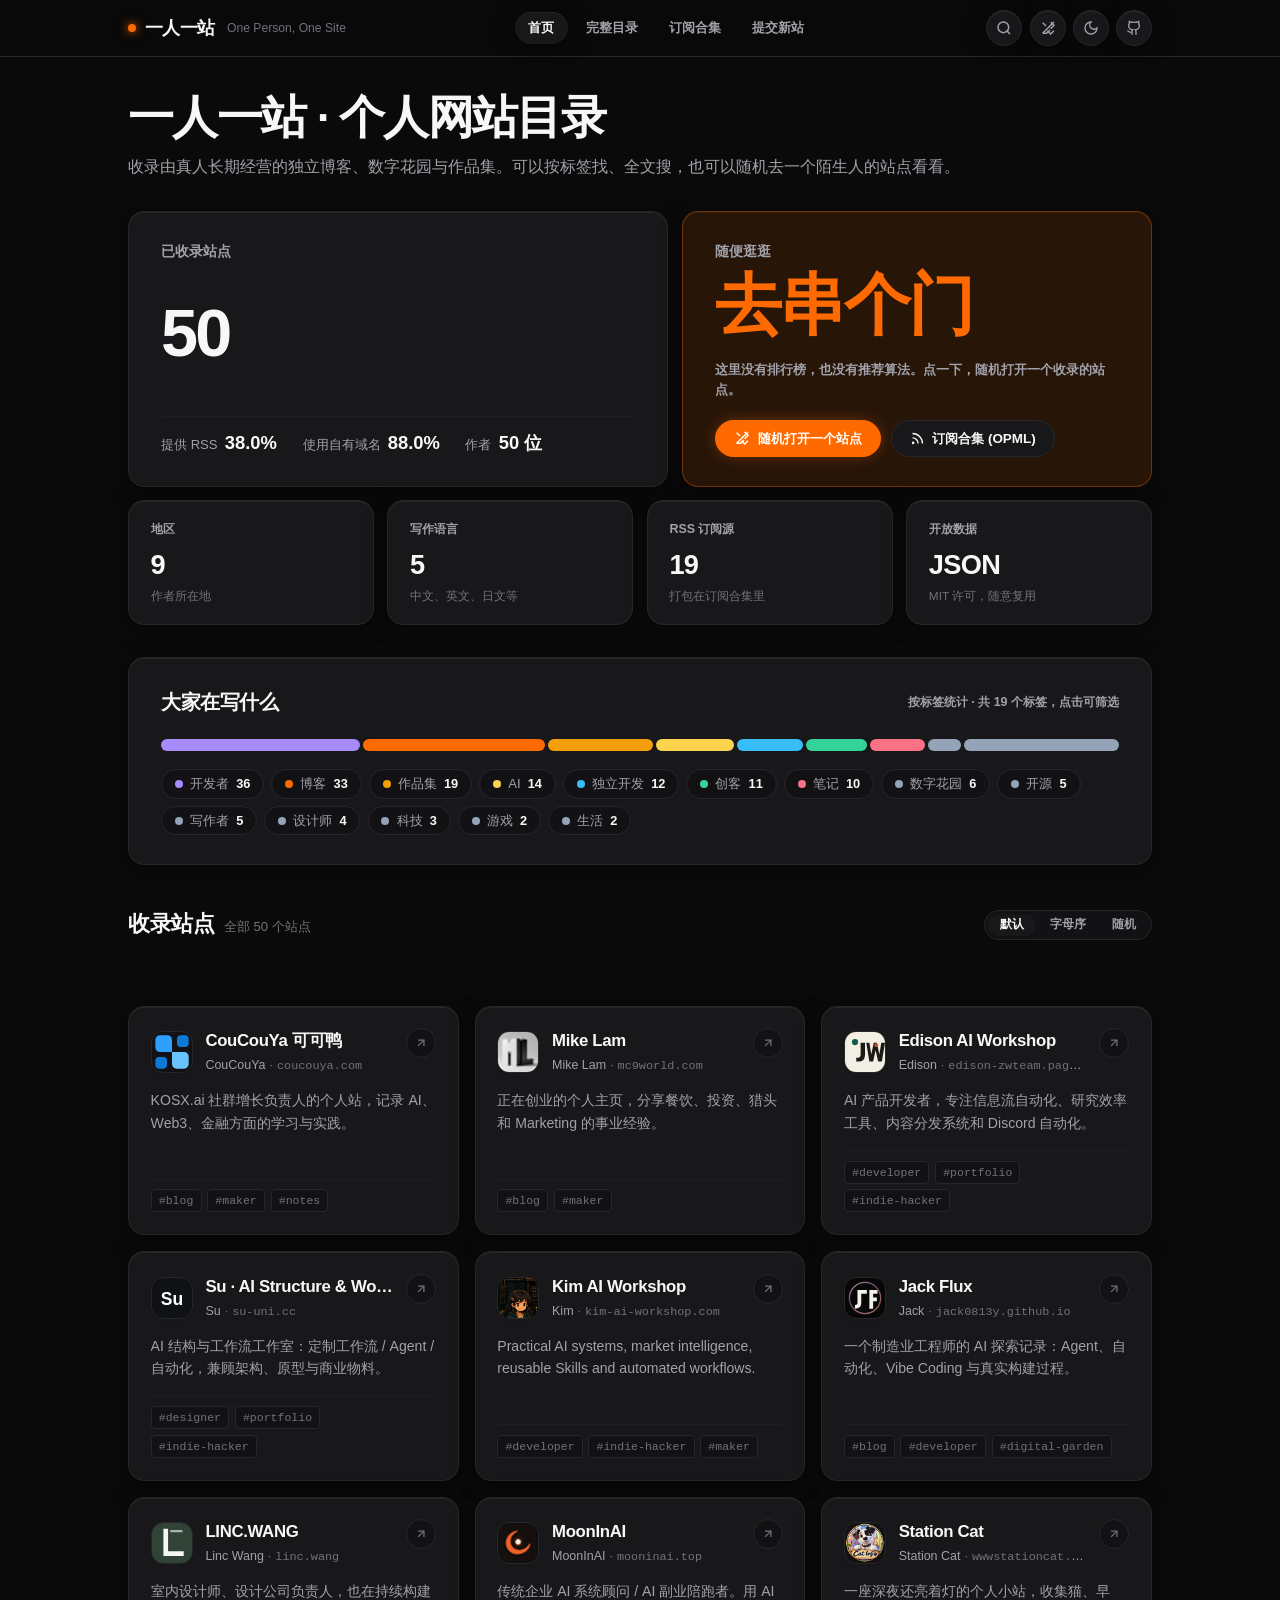
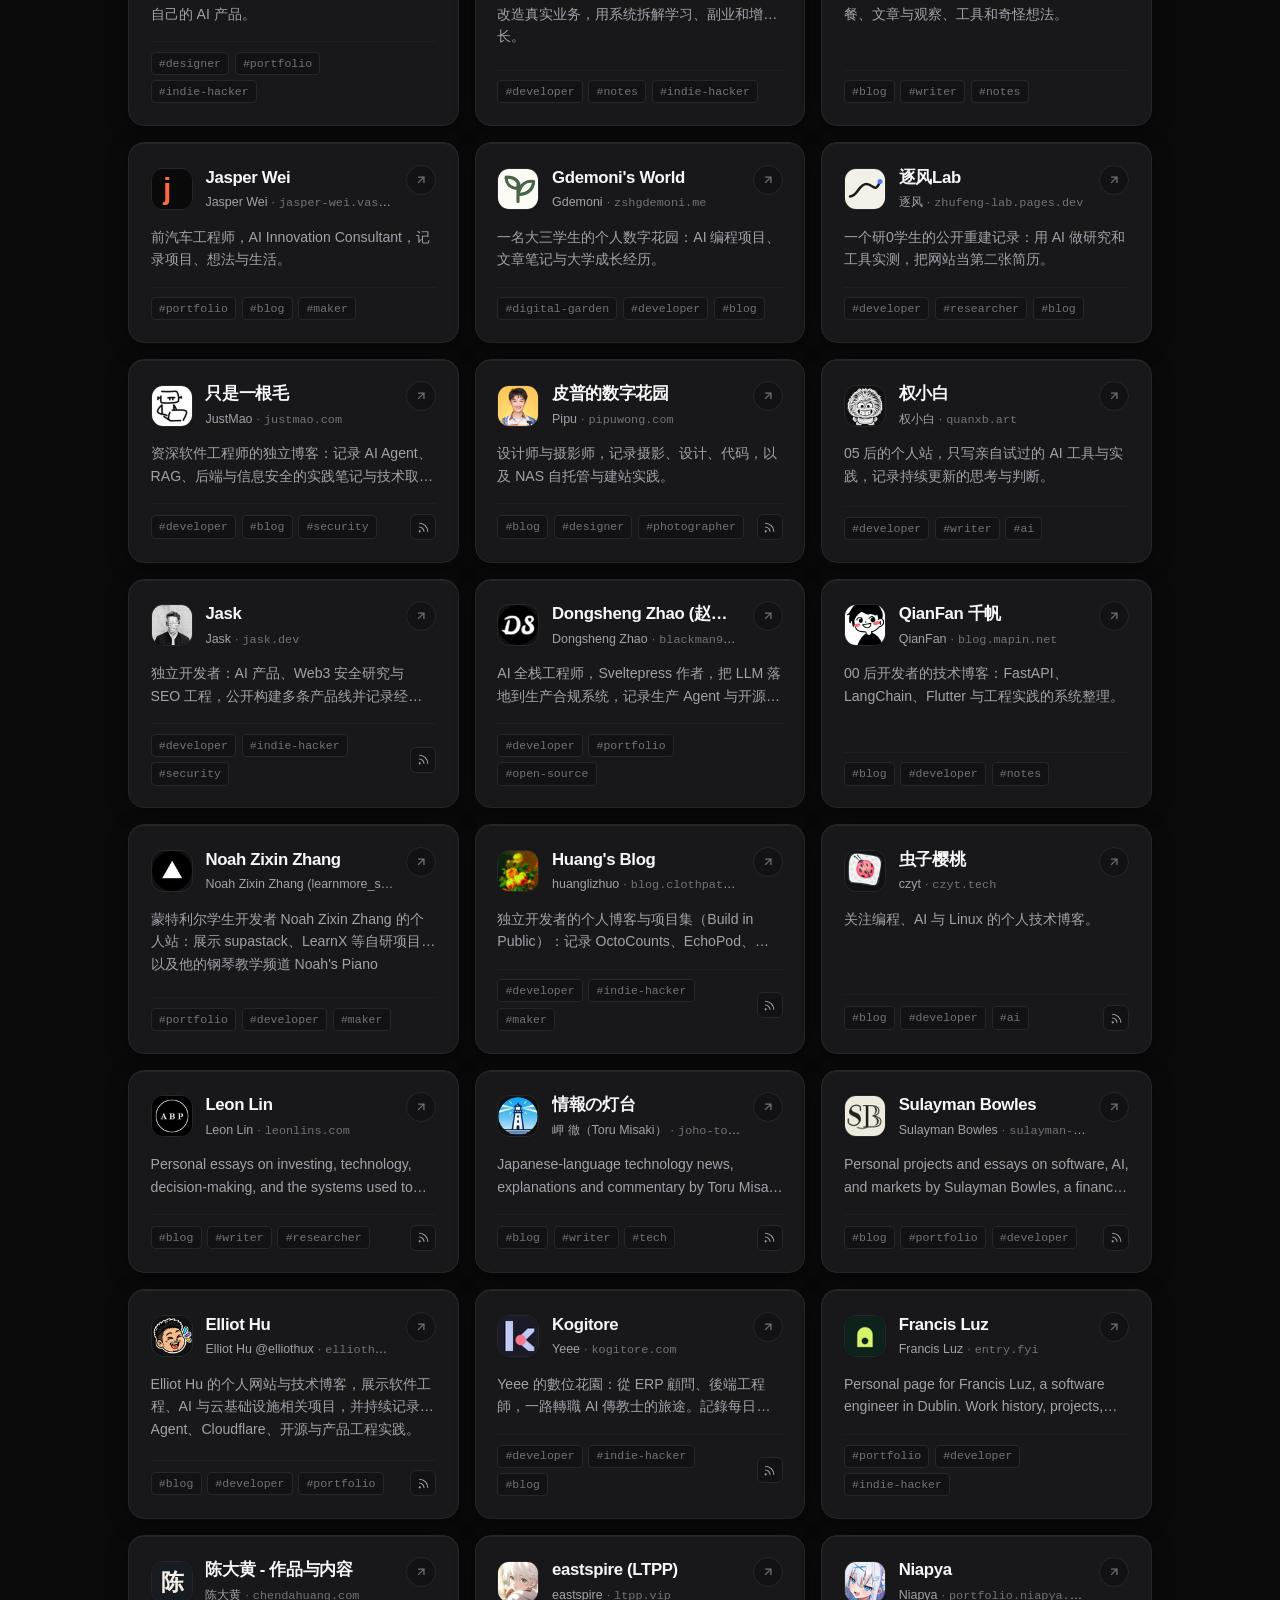
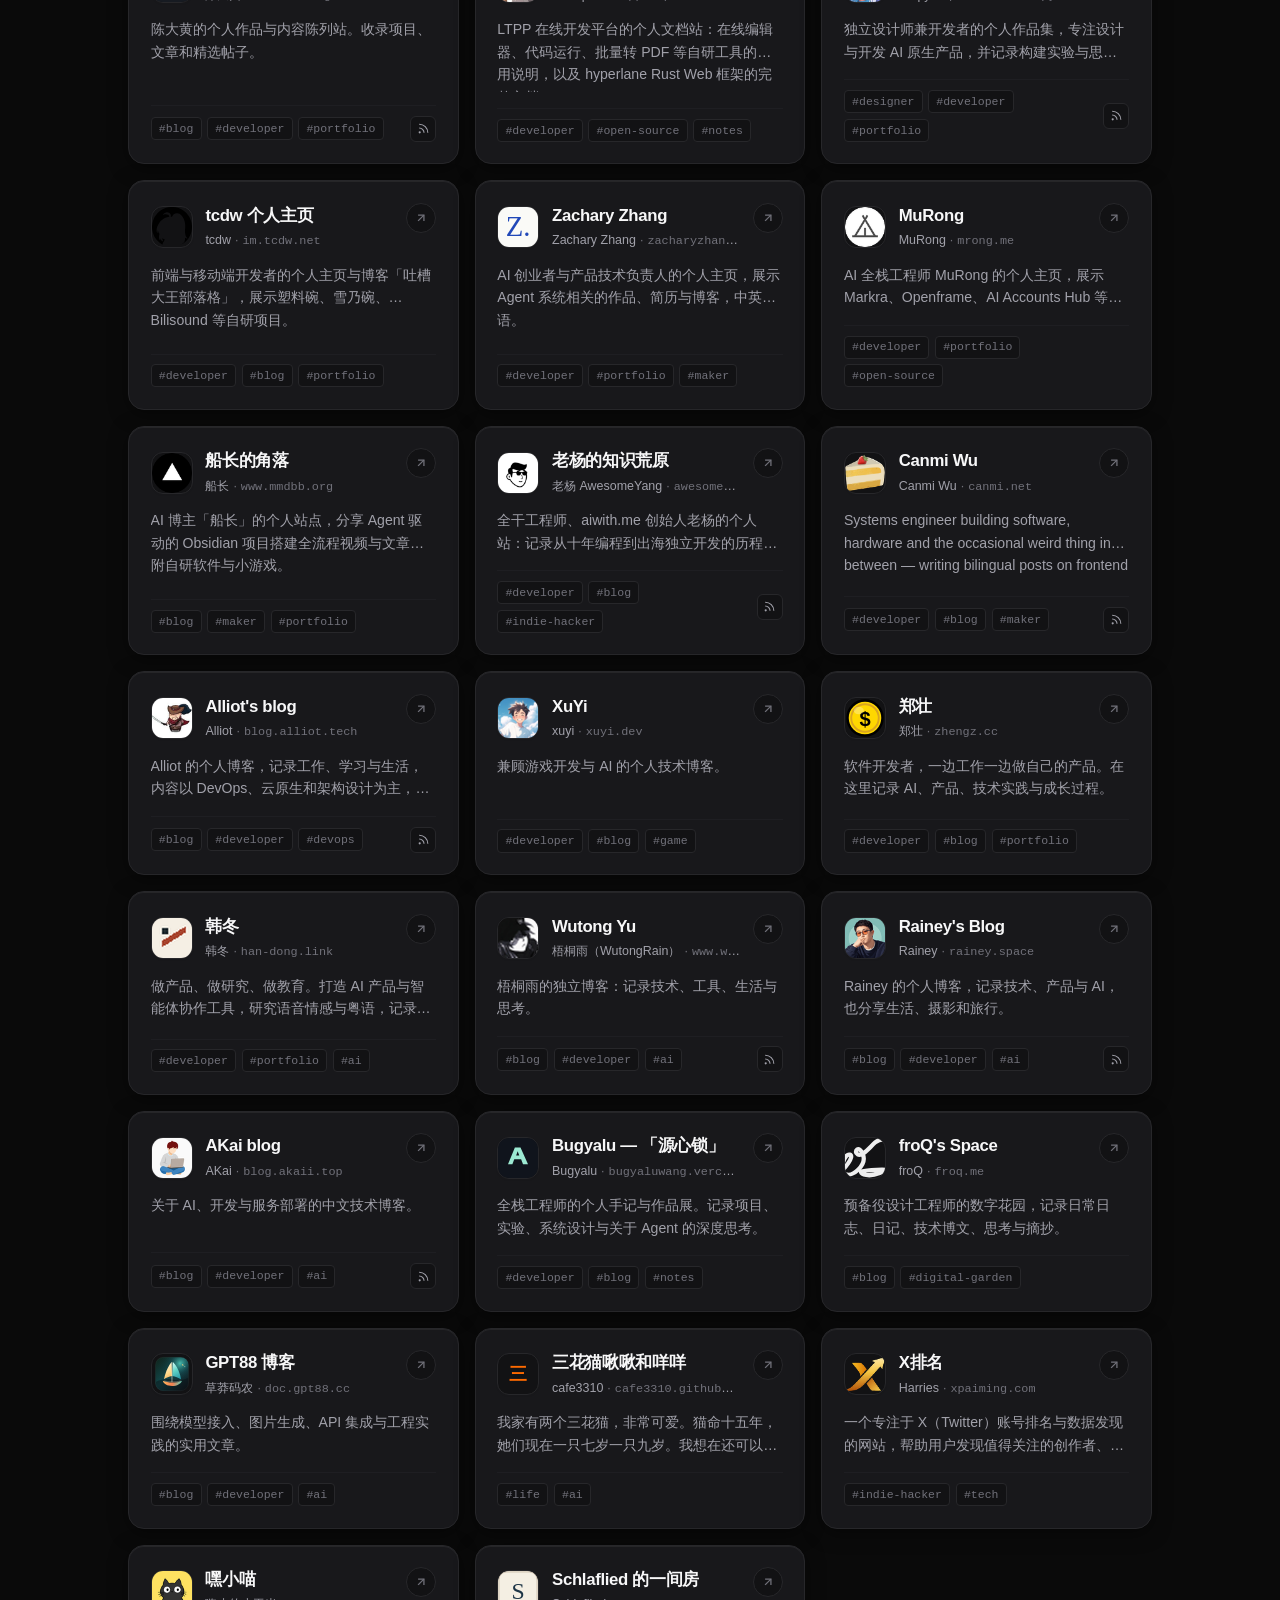
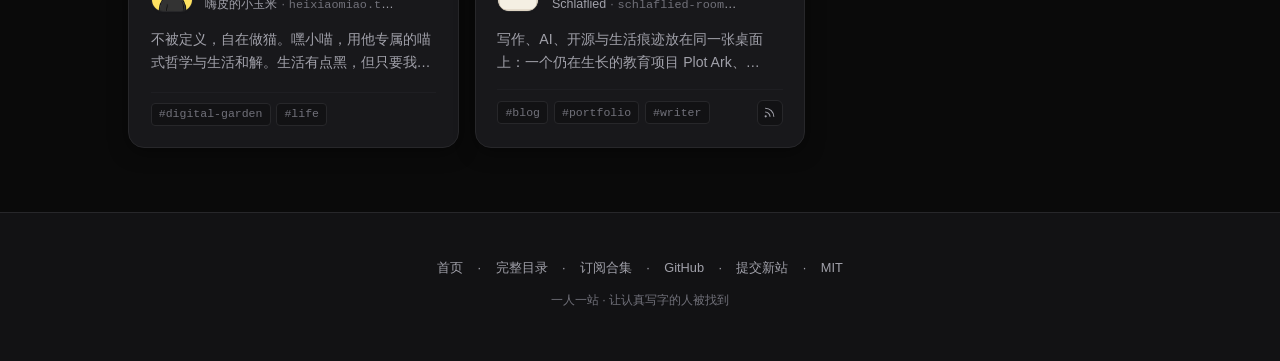
==== commit d3886c47: "deploy: 发布 main@da6cdfc 的构建产物" ====
--- a/index.html
+++ b/index.html
@@ -23,7 +23,7 @@
 <link rel="alternate" type="application/xml" title="一人一站 · 订阅合集 (OPML)" href="./feeds.opml">
 <link rel="icon" href="./favicon.svg" type="image/svg+xml">
 <link rel="apple-touch-icon" href="./apple-touch-icon.png">
-<script type="application/ld+json">{"@context":"https://schema.org","@type":"CollectionPage","name":"一人一站 · 收集认真经营的独立博客与个人网站","description":"一人一站收录真实创作者独立经营的博客、数字花园与个人作品集，支持按标签浏览、全文检索与随机漫游，帮助你在平台围墙之外发现值得长期阅读的个人网站。","url":"https://realchendahuang.github.io/one-person-one-site/","inLanguage":"zh-CN","isFamilyFriendly":true,"mainEntity":{"@type":"ItemList","numberOfItems":50,"itemListElement":[{"@type":"ListItem","position":1,"name":"CouCouYa 可可鸭","url":"https://coucouya.com","description":"KOSX.ai 社群增长操盘手，分享 AI、Web3、金融与公开学习。"},{"@type":"ListItem","position":2,"name":"Mike Lam","url":"https://mc9world.com","description":"正在创业的个人主页，分享餐饮、投资、猎头和 Marketing 的事业经验。"},{"@type":"ListItem","position":3,"name":"Edison AI Workshop","url":"https://edison-zwteam.pages.dev","description":"AI 产品开发者，专注信息流自动化、研究效率工具、内容分发系统和 Discord 自动化。"},{"@type":"ListItem","position":4,"name":"Su · AI Structure & Workflow Studio","url":"https://su-uni.cc","description":"AI 结构与工作流工作室：定制工作流 / Agent / 自动化，兼顾架构、原型与商业物料。"},{"@type":"ListItem","position":5,"name":"Kim AI Workshop","url":"https://kim-ai-workshop.com","description":"Practical AI systems, market intelligence, reusable Skills and automated workflows."},{"@type":"ListItem","position":6,"name":"Jack Flux","url":"https://jack0813y.github.io","description":"一个制造业工程师的 AI 探索记录：Agent、自动化、Vibe Coding 与真实构建过程。"},{"@type":"ListItem","position":7,"name":"LINC.WANG","url":"https://linc.wang","description":"室内设计师、设计公司负责人，也在持续构建自己的 AI 产品。"},{"@type":"ListItem","position":8,"name":"MoonInAI","url":"https://mooninai.top","description":"传统企业 AI 系统顾问 / AI 副业陪跑者。用 AI 改造真实业务，用系统拆解学习、副业和增长。"},{"@type":"ListItem","position":9,"name":"Station Cat","url":"https://wwwstationcat.org","description":"一座深夜还亮着灯的个人小站，收集猫、早餐、文章与观察、工具和奇怪想法。"},{"@type":"ListItem","position":10,"name":"Jasper Wei","url":"https://jasper-wei.vast-beech-4429.chatgpt.site","description":"前汽车工程师，AI Innovation Consultant，记录项目、想法与生活。"},{"@type":"ListItem","position":11,"name":"Gdemoni's World","url":"https://zshgdemoni.me","description":"一名大三学生的个人数字花园：AI 编程项目、文章笔记与大学成长经历。"},{"@type":"ListItem","position":12,"name":"逐风Lab","url":"https://zhufeng-lab.pages.dev/","description":"一个研0学生的公开重建记录：用 AI 做研究和工具实测，把网站当第二张简历。"},{"@type":"ListItem","position":13,"name":"只是一根毛","url":"https://justmao.com/","description":"资深软件工程师的独立博客：记录 AI Agent、RAG、后端与信息安全的实践笔记与技术取舍。"},{"@type":"ListItem","position":14,"name":"皮普的数字花园","url":"https://pipuwong.com","description":"设计师与摄影师，记录摄影、设计、代码，以及 NAS 自托管与建站实践。"},{"@type":"ListItem","position":15,"name":"权小白","url":"https://quanxb.art/","description":"05 后的个人站，只写亲自试过的 AI 工具与实践，记录持续更新的思考与判断。"},{"@type":"ListItem","position":16,"name":"Jask","url":"https://jask.dev/","description":"独立开发者：AI 产品、Web3 安全研究与 SEO 工程，公开构建多条产品线并记录经历。"},{"@type":"ListItem","position":17,"name":"Dongsheng Zhao (赵东升)","url":"https://blackman99.github.io/me/","description":"AI 全栈工程师，Sveltepress 作者，把 LLM 落地到生产合规系统，记录生产 Agent 与开源工具。"},{"@type":"ListItem","position":18,"name":"QianFan 千帆","url":"https://blog.mapin.net/","description":"00 后开发者的技术博客：FastAPI、LangChain、Flutter 与工程实践的系统整理。"},{"@type":"ListItem","position":19,"name":"Learnmore_smart website","url":"https://www.rateministere.com","description":"我的个人主页，值得被收录。后续持续更新我的项目"},{"@type":"ListItem","position":20,"name":"Huang's Blog","url":"https://blog.clothpath.com/","description":"独立开发者的个人博客与项目集(build in public):记录并展示 OctoCounts、EchoPod、QwenASR、Ketsuin 等自己从零构建的项目,以及学习笔记。"},{"@type":"ListItem","position":21,"name":"虫子樱桃","url":"https://czyt.tech","description":"一个关注编程、ai和linux的博客"},{"@type":"ListItem","position":22,"name":"Leon Lin","url":"https://leonlins.com","description":"Personal essays on investing, technology, decision-making, and the systems used to research and understand uncertain problems."},{"@type":"ListItem","position":23,"name":"情報の灯台","url":"https://joho-todai.com/","description":"Japanese-language technology news, explanations and commentary by Toru Misaki, covering PCs, semiconductors, operating systems, AI and security with links to sources."},{"@type":"ListItem","position":24,"name":"Sulayman Bowles","url":"https://sulayman-bowles.dev/","description":"Personal projects and essays on software, AI, and markets by Sulayman Bowles, a finance student at UT Austin working in product and growth."},{"@type":"ListItem","position":25,"name":"Elliot Hu","url":"https://elliothu.me","description":"Elliot Hu 的个人网站与技术博客，展示软件工程、AI 与云基础设施相关项目，并持续记录 Agent、Cloudflare、开源与产品工程实践。"},{"@type":"ListItem","position":26,"name":"Kogitore","url":"https://kogitore.com","description":"Yeee 的數位花園：從 ERP 顧問、後端工程師，一路轉職 AI 傳教士的旅途。記錄每日 TIL、想清楚才寫的長文，以及用 AI agents 打造個人 control tower 的實作筆記。"},{"@type":"ListItem","position":27,"name":"Francis Luz","url":"https://entry.fyi/francisluz","description":"Personal page for Francis Luz, a software engineer in Dublin. Work history, projects, and what he is building now, kept on Entry."},{"@type":"ListItem","position":28,"name":"陈大黄 - 作品与内容","url":"https://chendahuang.com","description":"陈大黄的个人作品与内容陈列站。收录项目、文章和精选帖子。"},{"@type":"ListItem","position":29,"name":"eastspire (LTPP)","url":"https://ltpp.vip/","description":"LTPP 在线开发平台的个人文档站：在线编辑器、代码运行、批量转 PDF 等自研工具的使用说明，以及 hyperlane Rust Web 框架的完整文档。"},{"@type":"ListItem","position":30,"name":"Niapya","url":"https://portfolio.niapya.deno.net/","description":"独立设计师兼开发者的个人作品集，专注设计与开发 AI 原生产品，并记录构建实验与思考。"},{"@type":"ListItem","position":31,"name":"tcdw 个人主页","url":"https://im.tcdw.net/","description":"前端与移动端开发者的个人主页与博客「吐槽大王部落格」，展示塑料碗、雪乃碗、Bilisound 等自研项目。"},{"@type":"ListItem","position":32,"name":"Zachary Zhang","url":"https://zacharyzhang.com/","description":"AI 创业者与产品技术负责人的个人主页，展示 Agent 系统相关的作品、简历与博客，中英双语。"},{"@type":"ListItem","position":33,"name":"MuRong","url":"https://mrong.me","description":"AI 全栈工程师 MuRong 的个人主页，展示 Markra、Openframe、AI Accounts Hub 等自研产品与开源项目。"},{"@type":"ListItem","position":34,"name":"船长的角落","url":"https://www.mmdbb.org/","description":"AI 博主「船长」的个人站点，分享 Agent 驱动的 Obsidian 项目搭建全流程视频与文章，附自研软件与小游戏。"},{"@type":"ListItem","position":35,"name":"老杨的知识荒原","url":"https://awesomeyang.com","description":"全干工程师、aiwith.me 创始人老杨的个人站：记录十年编程到出海独立开发的历程，附博客与真实运转的作品矩阵。"},{"@type":"ListItem","position":36,"name":"Canmi Wu","url":"https://canmi.net","description":"Systems engineer building software, hardware and the occasional weird thing in between — writing bilingual posts on frontend craft, backend systems and embedded circuits."},{"@type":"ListItem","position":37,"name":"Alliot's blog","url":"https://blog.alliot.tech","description":"Alliot个人博客, 记录工作、学习与生活，内容以 DevOps、云原生和架构设计为主, 也会分享一些硬件折腾。"},{"@type":"ListItem","position":38,"name":"XuYi","url":"https://xuyi.dev","description":"关于游戏开发、AI领域都兼顾的个人博客。"},{"@type":"ListItem","position":39,"name":"郑壮","url":"https://zhengz.cc/","description":"软件开发者，一边工作一边做自己的产品。在这里记录 AI、产品、技术实践与成长过程。"},{"@type":"ListItem","position":40,"name":"韩冬","url":"https://han-dong.link/","description":"做产品、做研究、做教育。打造 AI 产品与智能体协作工具，研究语音情感与粤语，记录影视研究与作品。"},{"@type":"ListItem","position":41,"name":"Wutong Yu","url":"https://www.wutongyu.site","description":"梧桐雨的独立博客：记录技术、工具、生活与思考。"},{"@type":"ListItem","position":42,"name":"Rainey's Blog","url":"https://rainey.space","description":"Rainey 的个人博客，记录技术、产品与 AI，也分享生活、摄影和旅行。"},{"@type":"ListItem","position":43,"name":"AKai blog","url":"https://blog.akaii.top","description":"关于 AI、开发与服务部署的中文技术博客。"},{"@type":"ListItem","position":44,"name":"Bugyalu — 「源心锁」","url":"https://bugyaluwang.vercel.app","description":"全栈工程师的个人手记与作品展。记录项目、实验、系统设计与关于 Agent 的深度思考。"},{"@type":"ListItem","position":45,"name":"froQ's Space","url":"https://froq.me","description":"预备役设计工程师的数字花园，记录日常日志、日记、技术博文、思考与摘抄。"},{"@type":"ListItem","position":46,"name":"GPT88 博客","url":"https://doc.gpt88.cc/docs/blog/","description":"围绕模型接入、图片生成、API 集成与工程实践的实用文章。"},{"@type":"ListItem","position":47,"name":"三花猫啾啾和咩咩","url":"https://cafe3310.github.io/chocho-miemie-album/","description":"我家有两个三花猫，非常可爱。猫命十五年，她们现在一只七岁一只九岁。我想在还可以的时候让 Gemini 一直记住她们。"},{"@type":"ListItem","position":48,"name":"X排名","url":"https://xpaiming.com/","description":"一个专注于 X（Twitter）账号排名与数据发现的网站，帮助用户发现值得关注的创作者、独立开发者和优质账号。"},{"@type":"ListItem","position":49,"name":"嘿小喵","url":"https://heixiaomiao.topnod.art/","description":"不被定义，自在做猫。嘿小喵，用他专属的喵式哲学与生活和解。生活有点黑，但只要我眼里有光，处处皆光明。"},{"@type":"ListItem","position":50,"name":"Schlaflied 的一间房","url":"https://schlaflied-room.work/","description":"写作、AI、开源与生活痕迹放在同一张桌面上：一个仍在生长的教育项目 Plot Ark、career-ops 开源贡献、原创中文写作与随笔，以及零散的案件记录。"}]}}</script>
+<script type="application/ld+json">{"@context":"https://schema.org","@type":"CollectionPage","name":"一人一站 · 收集认真经营的独立博客与个人网站","description":"一人一站收录真实创作者独立经营的博客、数字花园与个人作品集，支持按标签浏览、全文检索与随机漫游，帮助你在平台围墙之外发现值得长期阅读的个人网站。","url":"https://realchendahuang.github.io/one-person-one-site/","inLanguage":"zh-CN","isFamilyFriendly":true,"mainEntity":{"@type":"ItemList","numberOfItems":50,"itemListElement":[{"@type":"ListItem","position":1,"name":"CouCouYa 可可鸭","url":"https://coucouya.com","description":"KOSX.ai 社群增长负责人的个人站，记录 AI、Web3、金融方面的学习与实践。"},{"@type":"ListItem","position":2,"name":"Mike Lam","url":"https://mc9world.com","description":"正在创业的个人主页，分享餐饮、投资、猎头和 Marketing 的事业经验。"},{"@type":"ListItem","position":3,"name":"Edison AI Workshop","url":"https://edison-zwteam.pages.dev","description":"AI 产品开发者，专注信息流自动化、研究效率工具、内容分发系统和 Discord 自动化。"},{"@type":"ListItem","position":4,"name":"Su · AI Structure & Workflow Studio","url":"https://su-uni.cc","description":"AI 结构与工作流工作室：定制工作流 / Agent / 自动化，兼顾架构、原型与商业物料。"},{"@type":"ListItem","position":5,"name":"Kim AI Workshop","url":"https://kim-ai-workshop.com","description":"Practical AI systems, market intelligence, reusable Skills and automated workflows."},{"@type":"ListItem","position":6,"name":"Jack Flux","url":"https://jack0813y.github.io","description":"一个制造业工程师的 AI 探索记录：Agent、自动化、Vibe Coding 与真实构建过程。"},{"@type":"ListItem","position":7,"name":"LINC.WANG","url":"https://linc.wang","description":"室内设计师、设计公司负责人，也在持续构建自己的 AI 产品。"},{"@type":"ListItem","position":8,"name":"MoonInAI","url":"https://mooninai.top","description":"传统企业 AI 系统顾问 / AI 副业陪跑者。用 AI 改造真实业务，用系统拆解学习、副业和增长。"},{"@type":"ListItem","position":9,"name":"Station Cat","url":"https://wwwstationcat.org","description":"一座深夜还亮着灯的个人小站，收集猫、早餐、文章与观察、工具和奇怪想法。"},{"@type":"ListItem","position":10,"name":"Jasper Wei","url":"https://jasper-wei.vast-beech-4429.chatgpt.site","description":"前汽车工程师，AI Innovation Consultant，记录项目、想法与生活。"},{"@type":"ListItem","position":11,"name":"Gdemoni's World","url":"https://zshgdemoni.me","description":"一名大三学生的个人数字花园：AI 编程项目、文章笔记与大学成长经历。"},{"@type":"ListItem","position":12,"name":"逐风Lab","url":"https://zhufeng-lab.pages.dev/","description":"一个研0学生的公开重建记录：用 AI 做研究和工具实测，把网站当第二张简历。"},{"@type":"ListItem","position":13,"name":"只是一根毛","url":"https://justmao.com/","description":"资深软件工程师的独立博客：记录 AI Agent、RAG、后端与信息安全的实践笔记与技术取舍。"},{"@type":"ListItem","position":14,"name":"皮普的数字花园","url":"https://pipuwong.com","description":"设计师与摄影师，记录摄影、设计、代码，以及 NAS 自托管与建站实践。"},{"@type":"ListItem","position":15,"name":"权小白","url":"https://quanxb.art/","description":"05 后的个人站，只写亲自试过的 AI 工具与实践，记录持续更新的思考与判断。"},{"@type":"ListItem","position":16,"name":"Jask","url":"https://jask.dev/","description":"独立开发者：AI 产品、Web3 安全研究与 SEO 工程，公开构建多条产品线并记录经历。"},{"@type":"ListItem","position":17,"name":"Dongsheng Zhao (赵东升)","url":"https://blackman99.github.io/me/","description":"AI 全栈工程师，Sveltepress 作者，把 LLM 落地到生产合规系统，记录生产 Agent 与开源工具。"},{"@type":"ListItem","position":18,"name":"QianFan 千帆","url":"https://blog.mapin.net/","description":"00 后开发者的技术博客：FastAPI、LangChain、Flutter 与工程实践的系统整理。"},{"@type":"ListItem","position":19,"name":"Noah Zixin Zhang","url":"https://www.rateministere.com","description":"蒙特利尔学生开发者 Noah Zixin Zhang 的个人站：展示 supastack、LearnX 等自研项目，以及他的钢琴教学频道 Noah's Piano Journey。"},{"@type":"ListItem","position":20,"name":"Huang's Blog","url":"https://blog.clothpath.com/","description":"独立开发者的个人博客与项目集（Build in Public）：记录 OctoCounts、EchoPod、QwenASR、Ketsuin 等从零构建的项目，以及学习笔记。"},{"@type":"ListItem","position":21,"name":"虫子樱桃","url":"https://czyt.tech","description":"关注编程、AI 与 Linux 的个人技术博客。"},{"@type":"ListItem","position":22,"name":"Leon Lin","url":"https://leonlins.com","description":"Personal essays on investing, technology, decision-making, and the systems used to research and understand uncertain problems."},{"@type":"ListItem","position":23,"name":"情報の灯台","url":"https://joho-todai.com/","description":"Japanese-language technology news, explanations and commentary by Toru Misaki, covering PCs, semiconductors, operating systems, AI and security with links to sources."},{"@type":"ListItem","position":24,"name":"Sulayman Bowles","url":"https://sulayman-bowles.dev/","description":"Personal projects and essays on software, AI, and markets by Sulayman Bowles, a finance student at UT Austin working in product and growth."},{"@type":"ListItem","position":25,"name":"Elliot Hu","url":"https://elliothu.me","description":"Elliot Hu 的个人网站与技术博客，展示软件工程、AI 与云基础设施相关项目，并持续记录 Agent、Cloudflare、开源与产品工程实践。"},{"@type":"ListItem","position":26,"name":"Kogitore","url":"https://kogitore.com","description":"Yeee 的數位花園：從 ERP 顧問、後端工程師，一路轉職 AI 傳教士的旅途。記錄每日 TIL、想清楚才寫的長文，以及用 AI agents 打造個人 control tower 的實作筆記。"},{"@type":"ListItem","position":27,"name":"Francis Luz","url":"https://entry.fyi/francisluz","description":"Personal page for Francis Luz, a software engineer in Dublin. Work history, projects, and what he is building now, kept on Entry."},{"@type":"ListItem","position":28,"name":"陈大黄 - 作品与内容","url":"https://chendahuang.com","description":"陈大黄的个人作品与内容陈列站。收录项目、文章和精选帖子。"},{"@type":"ListItem","position":29,"name":"eastspire (LTPP)","url":"https://ltpp.vip/","description":"LTPP 在线开发平台的个人文档站：在线编辑器、代码运行、批量转 PDF 等自研工具的使用说明，以及 hyperlane Rust Web 框架的完整文档。"},{"@type":"ListItem","position":30,"name":"Niapya","url":"https://portfolio.niapya.deno.net/","description":"独立设计师兼开发者的个人作品集，专注设计与开发 AI 原生产品，并记录构建实验与思考。"},{"@type":"ListItem","position":31,"name":"tcdw 个人主页","url":"https://im.tcdw.net/","description":"前端与移动端开发者的个人主页与博客「吐槽大王部落格」，展示塑料碗、雪乃碗、Bilisound 等自研项目。"},{"@type":"ListItem","position":32,"name":"Zachary Zhang","url":"https://zacharyzhang.com/","description":"AI 创业者与产品技术负责人的个人主页，展示 Agent 系统相关的作品、简历与博客，中英双语。"},{"@type":"ListItem","position":33,"name":"MuRong","url":"https://mrong.me","description":"AI 全栈工程师 MuRong 的个人主页，展示 Markra、Openframe、AI Accounts Hub 等自研产品与开源项目。"},{"@type":"ListItem","position":34,"name":"船长的角落","url":"https://www.mmdbb.org/","description":"AI 博主「船长」的个人站点，分享 Agent 驱动的 Obsidian 项目搭建全流程视频与文章，附自研软件与小游戏。"},{"@type":"ListItem","position":35,"name":"老杨的知识荒原","url":"https://awesomeyang.com","description":"全干工程师、aiwith.me 创始人老杨的个人站：记录从十年编程到出海独立开发的历程，附博客与仍在运营的作品。"},{"@type":"ListItem","position":36,"name":"Canmi Wu","url":"https://canmi.net","description":"Systems engineer building software, hardware and the occasional weird thing in between — writing bilingual posts on frontend craft, backend systems and embedded circuits."},{"@type":"ListItem","position":37,"name":"Alliot's blog","url":"https://blog.alliot.tech","description":"Alliot 的个人博客，记录工作、学习与生活，内容以 DevOps、云原生和架构设计为主，也会分享一些硬件折腾。"},{"@type":"ListItem","position":38,"name":"XuYi","url":"https://xuyi.dev","description":"兼顾游戏开发与 AI 的个人技术博客。"},{"@type":"ListItem","position":39,"name":"郑壮","url":"https://zhengz.cc/","description":"软件开发者，一边工作一边做自己的产品。在这里记录 AI、产品、技术实践与成长过程。"},{"@type":"ListItem","position":40,"name":"韩冬","url":"https://han-dong.link/","description":"做产品、做研究、做教育。打造 AI 产品与智能体协作工具，研究语音情感与粤语，记录影视研究与作品。"},{"@type":"ListItem","position":41,"name":"Wutong Yu","url":"https://www.wutongyu.site","description":"梧桐雨的独立博客：记录技术、工具、生活与思考。"},{"@type":"ListItem","position":42,"name":"Rainey's Blog","url":"https://rainey.space","description":"Rainey 的个人博客，记录技术、产品与 AI，也分享生活、摄影和旅行。"},{"@type":"ListItem","position":43,"name":"AKai blog","url":"https://blog.akaii.top","description":"关于 AI、开发与服务部署的中文技术博客。"},{"@type":"ListItem","position":44,"name":"Bugyalu — 「源心锁」","url":"https://bugyaluwang.vercel.app","description":"全栈工程师的个人手记与作品展。记录项目、实验、系统设计与关于 Agent 的深度思考。"},{"@type":"ListItem","position":45,"name":"froQ's Space","url":"https://froq.me","description":"预备役设计工程师的数字花园，记录日常日志、日记、技术博文、思考与摘抄。"},{"@type":"ListItem","position":46,"name":"GPT88 博客","url":"https://doc.gpt88.cc/docs/blog/","description":"围绕模型接入、图片生成、API 集成与工程实践的实用文章。"},{"@type":"ListItem","position":47,"name":"三花猫啾啾和咩咩","url":"https://cafe3310.github.io/chocho-miemie-album/","description":"我家有两个三花猫，非常可爱。猫命十五年，她们现在一只七岁一只九岁。我想在还可以的时候让 Gemini 一直记住她们。"},{"@type":"ListItem","position":48,"name":"X排名","url":"https://xpaiming.com/","description":"一个专注于 X（Twitter）账号排名与数据发现的网站，帮助用户发现值得关注的创作者、独立开发者和优质账号。"},{"@type":"ListItem","position":49,"name":"嘿小喵","url":"https://heixiaomiao.topnod.art/","description":"不被定义，自在做猫。嘿小喵，用他专属的喵式哲学与生活和解。生活有点黑，但只要我眼里有光，处处皆光明。"},{"@type":"ListItem","position":50,"name":"Schlaflied 的一间房","url":"https://schlaflied-room.work/","description":"写作、AI、开源与生活痕迹放在同一张桌面上：一个仍在生长的教育项目 Plot Ark、career-ops 开源贡献、原创中文写作与随笔，以及零散的案件记录。"}]}}</script>
 <script>
   (function() {
     var stored = "dark";
@@ -1256,7 +1256,7 @@
 </head>
 <body>
 
-<!-- 顶栏：KOSX 风格磨砂导航栏 -->
+<!-- 顶栏 -->
 <header class="site-header">
   <div class="header-inner">
     <a href="./" class="brand" aria-label="一人一站 首页">
@@ -1303,45 +1303,45 @@
 <main class="main-wrapper">
   <!-- Hero 标题 -->
   <div class="hero-header">
-    <h1 class="hero-title">一人一站 · 独立博客计划</h1>
-    <p class="hero-desc">收录真实创作者独立经营的博客与个人作品集 · 平台围墙之外的自由书写与真实表达</p>
+    <h1 class="hero-title">一人一站 · 个人网站目录</h1>
+    <p class="hero-desc">收录由真人长期经营的独立博客、数字花园与作品集。可以按标签找、全文搜，也可以随机去一个陌生人的站点看看。</p>
   </div>
 
-  <!-- Bento 核心数据总览 (Row 1) -->
+  <!-- 总览 -->
   <div class="bento-row-top">
     <!-- 左侧总览 -->
     <div class="panel-card bento-hero-left">
-      <div class="bento-label">社群收录独立站点</div>
+      <div class="bento-label">已收录站点</div>
       <div class="bento-big-stat" aria-live="polite">50</div>
       <div class="bento-sub-metrics">
         <div class="bento-sub-item">
-          <span class="sub-label">RSS 订阅覆盖</span>
+          <span class="sub-label">提供 RSS</span>
           <span class="sub-val">38.0%</span>
         </div>
         <div class="bento-sub-item">
-          <span class="sub-label">独立域名占比</span>
+          <span class="sub-label">使用自有域名</span>
           <span class="sub-val">88.0%</span>
         </div>
         <div class="bento-sub-item">
-          <span class="sub-label">独立创作者</span>
+          <span class="sub-label">作者</span>
           <span class="sub-val">50 位</span>
         </div>
       </div>
     </div>
 
-    <!-- 右侧探索 -->
+    <!-- 随机漫游 -->
     <div class="panel-card bento-hero-right">
-      <div class="bento-label">自由漫游 &amp; 探索</div>
-      <div class="bento-big-stat text-signal" aria-live="polite">+100% 独立</div>
+      <div class="bento-label">随便逛逛</div>
+      <div class="bento-big-stat text-signal">去串个门</div>
       <div class="bento-desc-row">
-        <span>50 位真实创作者 · 零算法推荐 · 偶遇每一个鲜活思想</span>
+        <span>这里没有排行榜，也没有推荐算法。点一下，随机打开一个收录的站点。</span>
       </div>
       <div class="bento-actions-row">
         <button id="hero-btn-shuffle" type="button" class="hero-action-btn primary" title="随机漫游一个站点">
           <svg width="16" height="16" viewBox="0 0 24 24" fill="none" stroke="currentColor" stroke-width="2.2" aria-hidden="true"><path d="m16 3 5 5-5 5"/><path d="M4 20L21 3"/><path d="m21 16-5 5-5-5"/><path d="M15 15l-5 5H4"/><path d="M4 4l5 5"/></svg>
-          <span>随机漫游一个站点</span>
+          <span>随机打开一个站点</span>
         </button>
-        <a href="./feeds.opml" download class="hero-action-btn secondary" title="一键导入 RSS 阅读器">
+        <a href="./feeds.opml" download class="hero-action-btn secondary" title="下载 OPML，导入 RSS 阅读器">
           <svg width="15" height="15" viewBox="0 0 24 24" fill="none" stroke="currentColor" stroke-width="2.2" aria-hidden="true"><path d="M4 11a9 9 0 0 1 9 9"/><path d="M4 4a16 16 0 0 1 16 16"/><circle cx="5" cy="19" r="1"/></svg>
           <span>订阅合集 (OPML)</span>
         </a>
@@ -1349,41 +1349,41 @@
     </div>
   </div>
 
-  <!-- Bento 细分四指标 (Row 2) -->
+  <!-- 细分数据 -->
   <div class="bento-stats-grid">
     <div class="panel-card card-lift stat-item">
-      <div class="stat-item-label">独立博主</div>
-      <div class="stat-item-val">50</div>
-      <div class="stat-item-sub">真实创作者</div>
+      <div class="stat-item-label">地区</div>
+      <div class="stat-item-val">9</div>
+      <div class="stat-item-sub">作者所在地</div>
+    </div>
+    <div class="panel-card card-lift stat-item">
+      <div class="stat-item-label">写作语言</div>
+      <div class="stat-item-val">5</div>
+      <div class="stat-item-sub">中文、英文、日文等</div>
     </div>
     <div class="panel-card card-lift stat-item">
       <div class="stat-item-label">RSS 订阅源</div>
       <div class="stat-item-val">19</div>
-      <div class="stat-item-sub">一键导入阅读器</div>
-    </div>
-    <div class="panel-card card-lift stat-item">
-      <div class="stat-item-label">赛道标签</div>
-      <div class="stat-item-val">30</div>
-      <div class="stat-item-sub">多元领域沉淀</div>
+      <div class="stat-item-sub">打包在订阅合集里</div>
     </div>
     <div class="panel-card card-lift stat-item">
       <div class="stat-item-label">开放数据</div>
-      <div class="stat-item-val">JSON · CC0</div>
-      <div class="stat-item-sub">开放可复用</div>
+      <div class="stat-item-val">JSON</div>
+      <div class="stat-item-sub">MIT 许可，随意复用</div>
     </div>
   </div>
 
-  <!-- Bento 里程碑分布 (Row 3) -->
+  <!-- 标签分布 -->
   <section class="panel-card milestone-section">
     <div class="milestone-header">
-      <h2 class="milestone-title">赛道与生态分布</h2>
-      <span class="milestone-count">50 座独立站点 · 涵盖 30 个探索方向</span>
+      <h2 class="milestone-title">大家在写什么</h2>
+      <span class="milestone-count">按标签统计 · 共 19 个标签，点击可筛选</span>
     </div>
-    <div class="milestone-bar-wrap" role="group" aria-label="赛道比例分布">
-      <button type="button" class="milestone-segment" data-tag="developer" style="flex-grow:35;flex-basis:0;background:var(--tag-violet)" aria-label="开发者 35 个站点，占 20%" title="开发者: 35 个站点 (20%)"></button><button type="button" class="milestone-segment" data-tag="blog" style="flex-grow:34;flex-basis:0;background:var(--tag-orange)" aria-label="独立博客 34 个站点，占 20%" title="独立博客: 34 个站点 (20%)"></button><button type="button" class="milestone-segment" data-tag="portfolio" style="flex-grow:18;flex-basis:0;background:var(--tag-amber)" aria-label="作品集 18 个站点，占 10%" title="作品集: 18 个站点 (10%)"></button><button type="button" class="milestone-segment" data-tag="ai" style="flex-grow:12;flex-basis:0;background:var(--tag-gold)" aria-label="人工智能 12 个站点，占 7%" title="人工智能: 12 个站点 (7%)"></button><button type="button" class="milestone-segment" data-tag="indie-hacker" style="flex-grow:12;flex-basis:0;background:var(--tag-sky)" aria-label="独立开发 12 个站点，占 7%" title="独立开发: 12 个站点 (7%)"></button><button type="button" class="milestone-segment" data-tag="maker" style="flex-grow:10;flex-basis:0;background:var(--tag-emerald)" aria-label="创作者 10 个站点，占 6%" title="创作者: 10 个站点 (6%)"></button><button type="button" class="milestone-segment" data-tag="notes" style="flex-grow:10;flex-basis:0;background:var(--tag-rose)" aria-label="数字笔记 10 个站点，占 6%" title="数字笔记: 10 个站点 (6%)"></button><button type="button" class="milestone-segment" data-tag="digital-garden" style="flex-grow:6;flex-basis:0;background:var(--tag-slate)" aria-label="数字花园 6 个站点，占 3%" title="数字花园: 6 个站点 (3%)"></button><button type="button" class="milestone-segment" data-tag="" style="flex-grow:36;flex-basis:0;background:var(--tag-slate)" aria-label="其他赛道 36 个" title="其他赛道: 36 个"></button>
+    <div class="milestone-bar-wrap" role="group" aria-label="标签分布">
+      <button type="button" class="milestone-segment" data-tag="developer" style="flex-grow:36;flex-basis:0;background:var(--tag-violet)" aria-label="开发者 36 个站点，占 21%" title="开发者: 36 个站点 (21%)"></button><button type="button" class="milestone-segment" data-tag="blog" style="flex-grow:33;flex-basis:0;background:var(--tag-orange)" aria-label="博客 33 个站点，占 20%" title="博客: 33 个站点 (20%)"></button><button type="button" class="milestone-segment" data-tag="portfolio" style="flex-grow:19;flex-basis:0;background:var(--tag-amber)" aria-label="作品集 19 个站点，占 11%" title="作品集: 19 个站点 (11%)"></button><button type="button" class="milestone-segment" data-tag="ai" style="flex-grow:14;flex-basis:0;background:var(--tag-gold)" aria-label="AI 14 个站点，占 8%" title="AI: 14 个站点 (8%)"></button><button type="button" class="milestone-segment" data-tag="indie-hacker" style="flex-grow:12;flex-basis:0;background:var(--tag-sky)" aria-label="独立开发 12 个站点，占 7%" title="独立开发: 12 个站点 (7%)"></button><button type="button" class="milestone-segment" data-tag="maker" style="flex-grow:11;flex-basis:0;background:var(--tag-emerald)" aria-label="创客 11 个站点，占 7%" title="创客: 11 个站点 (7%)"></button><button type="button" class="milestone-segment" data-tag="notes" style="flex-grow:10;flex-basis:0;background:var(--tag-rose)" aria-label="笔记 10 个站点，占 6%" title="笔记: 10 个站点 (6%)"></button><button type="button" class="milestone-segment" data-tag="digital-garden" style="flex-grow:6;flex-basis:0;background:var(--tag-slate)" aria-label="数字花园 6 个站点，占 4%" title="数字花园: 6 个站点 (4%)"></button><button type="button" class="milestone-segment" data-tag="" style="flex-grow:28;flex-basis:0;background:var(--tag-slate)" aria-label="其他标签 28 个" title="其他标签: 28 个"></button>
     </div>
     <div class="milestone-pills-wrap">
-      <button type="button" class="milestone-pill" data-tag="developer"><span class="milestone-dot" style="background:var(--tag-violet)" aria-hidden="true"></span>开发者 <b class="tabular-nums">35</b></button><button type="button" class="milestone-pill" data-tag="blog"><span class="milestone-dot" style="background:var(--tag-orange)" aria-hidden="true"></span>独立博客 <b class="tabular-nums">34</b></button><button type="button" class="milestone-pill" data-tag="portfolio"><span class="milestone-dot" style="background:var(--tag-amber)" aria-hidden="true"></span>作品集 <b class="tabular-nums">18</b></button><button type="button" class="milestone-pill" data-tag="ai"><span class="milestone-dot" style="background:var(--tag-gold)" aria-hidden="true"></span>人工智能 <b class="tabular-nums">12</b></button><button type="button" class="milestone-pill" data-tag="indie-hacker"><span class="milestone-dot" style="background:var(--tag-sky)" aria-hidden="true"></span>独立开发 <b class="tabular-nums">12</b></button><button type="button" class="milestone-pill" data-tag="maker"><span class="milestone-dot" style="background:var(--tag-emerald)" aria-hidden="true"></span>创作者 <b class="tabular-nums">10</b></button><button type="button" class="milestone-pill" data-tag="notes"><span class="milestone-dot" style="background:var(--tag-rose)" aria-hidden="true"></span>数字笔记 <b class="tabular-nums">10</b></button><button type="button" class="milestone-pill" data-tag="digital-garden"><span class="milestone-dot" style="background:var(--tag-slate)" aria-hidden="true"></span>数字花园 <b class="tabular-nums">6</b></button><button type="button" class="milestone-pill" data-tag="open-source"><span class="milestone-dot" style="background:var(--tag-slate)" aria-hidden="true"></span>开源作品 <b class="tabular-nums">5</b></button><button type="button" class="milestone-pill" data-tag="writer"><span class="milestone-dot" style="background:var(--tag-slate)" aria-hidden="true"></span>文字创作者 <b class="tabular-nums">5</b></button><button type="button" class="milestone-pill" data-tag="designer"><span class="milestone-dot" style="background:var(--tag-slate)" aria-hidden="true"></span>设计师 <b class="tabular-nums">4</b></button><button type="button" class="milestone-pill" data-tag="game"><span class="milestone-dot" style="background:var(--tag-slate)" aria-hidden="true"></span>独立游戏 <b class="tabular-nums">2</b></button><button type="button" class="milestone-pill" data-tag="security"><span class="milestone-dot" style="background:var(--tag-slate)" aria-hidden="true"></span>网络安全 <b class="tabular-nums">2</b></button><button type="button" class="milestone-pill" data-tag="tech"><span class="milestone-dot" style="background:var(--tag-slate)" aria-hidden="true"></span>tech <b class="tabular-nums">2</b></button>
+      <button type="button" class="milestone-pill" data-tag="developer"><span class="milestone-dot" style="background:var(--tag-violet)" aria-hidden="true"></span>开发者 <b class="tabular-nums">36</b></button><button type="button" class="milestone-pill" data-tag="blog"><span class="milestone-dot" style="background:var(--tag-orange)" aria-hidden="true"></span>博客 <b class="tabular-nums">33</b></button><button type="button" class="milestone-pill" data-tag="portfolio"><span class="milestone-dot" style="background:var(--tag-amber)" aria-hidden="true"></span>作品集 <b class="tabular-nums">19</b></button><button type="button" class="milestone-pill" data-tag="ai"><span class="milestone-dot" style="background:var(--tag-gold)" aria-hidden="true"></span>AI <b class="tabular-nums">14</b></button><button type="button" class="milestone-pill" data-tag="indie-hacker"><span class="milestone-dot" style="background:var(--tag-sky)" aria-hidden="true"></span>独立开发 <b class="tabular-nums">12</b></button><button type="button" class="milestone-pill" data-tag="maker"><span class="milestone-dot" style="background:var(--tag-emerald)" aria-hidden="true"></span>创客 <b class="tabular-nums">11</b></button><button type="button" class="milestone-pill" data-tag="notes"><span class="milestone-dot" style="background:var(--tag-rose)" aria-hidden="true"></span>笔记 <b class="tabular-nums">10</b></button><button type="button" class="milestone-pill" data-tag="digital-garden"><span class="milestone-dot" style="background:var(--tag-slate)" aria-hidden="true"></span>数字花园 <b class="tabular-nums">6</b></button><button type="button" class="milestone-pill" data-tag="open-source"><span class="milestone-dot" style="background:var(--tag-slate)" aria-hidden="true"></span>开源 <b class="tabular-nums">5</b></button><button type="button" class="milestone-pill" data-tag="writer"><span class="milestone-dot" style="background:var(--tag-slate)" aria-hidden="true"></span>写作者 <b class="tabular-nums">5</b></button><button type="button" class="milestone-pill" data-tag="designer"><span class="milestone-dot" style="background:var(--tag-slate)" aria-hidden="true"></span>设计师 <b class="tabular-nums">4</b></button><button type="button" class="milestone-pill" data-tag="tech"><span class="milestone-dot" style="background:var(--tag-slate)" aria-hidden="true"></span>科技 <b class="tabular-nums">3</b></button><button type="button" class="milestone-pill" data-tag="game"><span class="milestone-dot" style="background:var(--tag-slate)" aria-hidden="true"></span>游戏 <b class="tabular-nums">2</b></button><button type="button" class="milestone-pill" data-tag="life"><span class="milestone-dot" style="background:var(--tag-slate)" aria-hidden="true"></span>生活 <b class="tabular-nums">2</b></button>
     </div>
   </section>
 
@@ -1402,7 +1402,7 @@
 
     <!-- 排序分段按钮 -->
     <div class="sort-group" role="group" aria-label="排序方式">
-      <button type="button" class="sort-btn active" data-sort="default" aria-pressed="true">推荐</button>
+      <button type="button" class="sort-btn active" data-sort="default" aria-pressed="true">默认</button>
       <button type="button" class="sort-btn" data-sort="name" aria-pressed="false">字母序</button>
       <button type="button" class="sort-btn" data-sort="random" aria-pressed="false">随机</button>
     </div>
@@ -1426,7 +1426,7 @@
         </div>
         <div class="card-arrow-icon" aria-hidden="true"><svg viewBox="0 0 24 24" fill="none" stroke="currentColor" stroke-width="2.2" aria-hidden="true"><path d="M7 17 17 7"/><path d="M7 7h10v10"/></svg></div>
       </div>
-      <p class="site-desc">KOSX.ai 社群增长操盘手，分享 AI、Web3、金融与公开学习。</p>
+      <p class="site-desc">KOSX.ai 社群增长负责人的个人站，记录 AI、Web3、金融方面的学习与实践。</p>
       <div class="card-bottom">
         <div class="card-tags"><span class="card-tag">#blog</span><span class="card-tag">#maker</span><span class="card-tag">#notes</span></div>
         <div class="card-actions"></div>
@@ -1615,7 +1615,7 @@
       </div>
       <p class="site-desc">一个研0学生的公开重建记录：用 AI 做研究和工具实测，把网站当第二张简历。</p>
       <div class="card-bottom">
-        <div class="card-tags"><span class="card-tag">#developer</span><span class="card-tag">#research</span><span class="card-tag">#blog</span></div>
+        <div class="card-tags"><span class="card-tag">#developer</span><span class="card-tag">#researcher</span><span class="card-tag">#blog</span></div>
         <div class="card-actions"></div>
       </div>
     </article>
@@ -1726,15 +1726,15 @@
         <div class="card-header-main">
           <span class="site-favicon"><img src="./favicons/www-rateministere-com.png" alt="" width="42" height="42" decoding="async" loading="lazy"></span>
           <div class="card-title-wrap">
-            <h3 class="site-name"><a class="site-link" href="https://www.rateministere.com" target="_blank" rel="noopener noreferrer" title="Learnmore_smart website">Learnmore_smart website</a></h3>
-            <div class="site-owner-sub"><span class="sub-owner">learnmore_smart</span><span class="sub-sep">·</span><span class="sub-domain">www.rateministere.com</span></div>
-          </div>
-        </div>
-        <div class="card-arrow-icon" aria-hidden="true"><svg viewBox="0 0 24 24" fill="none" stroke="currentColor" stroke-width="2.2" aria-hidden="true"><path d="M7 17 17 7"/><path d="M7 7h10v10"/></svg></div>
-      </div>
-      <p class="site-desc">我的个人主页，值得被收录。后续持续更新我的项目</p>
-      <div class="card-bottom">
-        <div class="card-tags"><span class="card-tag">#blog</span><span class="card-tag">#developer</span><span class="card-tag">#personal-website</span></div>
+            <h3 class="site-name"><a class="site-link" href="https://www.rateministere.com" target="_blank" rel="noopener noreferrer" title="Noah Zixin Zhang">Noah Zixin Zhang</a></h3>
+            <div class="site-owner-sub"><span class="sub-owner">Noah Zixin Zhang (learnmore_smart)</span><span class="sub-sep">·</span><span class="sub-domain">www.rateministere.com</span></div>
+          </div>
+        </div>
+        <div class="card-arrow-icon" aria-hidden="true"><svg viewBox="0 0 24 24" fill="none" stroke="currentColor" stroke-width="2.2" aria-hidden="true"><path d="M7 17 17 7"/><path d="M7 7h10v10"/></svg></div>
+      </div>
+      <p class="site-desc">蒙特利尔学生开发者 Noah Zixin Zhang 的个人站：展示 supastack、LearnX 等自研项目，以及他的钢琴教学频道 Noah&#x27;s Piano Journey。</p>
+      <div class="card-bottom">
+        <div class="card-tags"><span class="card-tag">#portfolio</span><span class="card-tag">#developer</span><span class="card-tag">#maker</span></div>
         <div class="card-actions"></div>
       </div>
     </article>
@@ -1749,7 +1749,7 @@
         </div>
         <div class="card-arrow-icon" aria-hidden="true"><svg viewBox="0 0 24 24" fill="none" stroke="currentColor" stroke-width="2.2" aria-hidden="true"><path d="M7 17 17 7"/><path d="M7 7h10v10"/></svg></div>
       </div>
-      <p class="site-desc">独立开发者的个人博客与项目集(build in public):记录并展示 OctoCounts、EchoPod、QwenASR、Ketsuin 等自己从零构建的项目,以及学习笔记。</p>
+      <p class="site-desc">独立开发者的个人博客与项目集（Build in Public）：记录 OctoCounts、EchoPod、QwenASR、Ketsuin 等从零构建的项目，以及学习笔记。</p>
       <div class="card-bottom">
         <div class="card-tags"><span class="card-tag">#developer</span><span class="card-tag">#indie-hacker</span><span class="card-tag">#maker</span></div>
         <div class="card-actions"><button type="button" class="mini-action-btn" data-copy="https://blog.clothpath.com/rss.xml" data-copy-label="已复制 RSS 订阅源" title="复制 RSS 订阅源" aria-label="复制 Huang&#x27;s Blog 的 RSS 订阅源"><svg viewBox="0 0 24 24" fill="none" stroke="currentColor" stroke-width="2" aria-hidden="true"><path d="M4 11a9 9 0 0 1 9 9"/><path d="M4 4a16 16 0 0 1 16 16"/><circle cx="5" cy="19" r="1"/></svg></button></div>
@@ -1766,9 +1766,9 @@
         </div>
         <div class="card-arrow-icon" aria-hidden="true"><svg viewBox="0 0 24 24" fill="none" stroke="currentColor" stroke-width="2.2" aria-hidden="true"><path d="M7 17 17 7"/><path d="M7 7h10v10"/></svg></div>
       </div>
-      <p class="site-desc">一个关注编程、ai和linux的博客</p>
-      <div class="card-bottom">
-        <div class="card-tags"><span class="card-tag">#blog</span><span class="card-tag">#developer</span><span class="card-tag">#agent</span></div>
+      <p class="site-desc">关注编程、AI 与 Linux 的个人技术博客。</p>
+      <div class="card-bottom">
+        <div class="card-tags"><span class="card-tag">#blog</span><span class="card-tag">#developer</span><span class="card-tag">#ai</span></div>
         <div class="card-actions"><button type="button" class="mini-action-btn" data-copy="https://czyt.tech/index.xml#feed" data-copy-label="已复制 RSS 订阅源" title="复制 RSS 订阅源" aria-label="复制 虫子樱桃 的 RSS 订阅源"><svg viewBox="0 0 24 24" fill="none" stroke="currentColor" stroke-width="2" aria-hidden="true"><path d="M4 11a9 9 0 0 1 9 9"/><path d="M4 4a16 16 0 0 1 16 16"/><circle cx="5" cy="19" r="1"/></svg></button></div>
       </div>
     </article>
@@ -2004,7 +2004,7 @@
         </div>
         <div class="card-arrow-icon" aria-hidden="true"><svg viewBox="0 0 24 24" fill="none" stroke="currentColor" stroke-width="2.2" aria-hidden="true"><path d="M7 17 17 7"/><path d="M7 7h10v10"/></svg></div>
       </div>
-      <p class="site-desc">全干工程师、aiwith.me 创始人老杨的个人站：记录十年编程到出海独立开发的历程，附博客与真实运转的作品矩阵。</p>
+      <p class="site-desc">全干工程师、aiwith.me 创始人老杨的个人站：记录从十年编程到出海独立开发的历程，附博客与仍在运营的作品。</p>
       <div class="card-bottom">
         <div class="card-tags"><span class="card-tag">#developer</span><span class="card-tag">#blog</span><span class="card-tag">#indie-hacker</span></div>
         <div class="card-actions"><button type="button" class="mini-action-btn" data-copy="https://awesomeyang.com/atom.xml" data-copy-label="已复制 RSS 订阅源" title="复制 RSS 订阅源" aria-label="复制 老杨的知识荒原 的 RSS 订阅源"><svg viewBox="0 0 24 24" fill="none" stroke="currentColor" stroke-width="2" aria-hidden="true"><path d="M4 11a9 9 0 0 1 9 9"/><path d="M4 4a16 16 0 0 1 16 16"/><circle cx="5" cy="19" r="1"/></svg></button></div>
@@ -2038,7 +2038,7 @@
         </div>
         <div class="card-arrow-icon" aria-hidden="true"><svg viewBox="0 0 24 24" fill="none" stroke="currentColor" stroke-width="2.2" aria-hidden="true"><path d="M7 17 17 7"/><path d="M7 7h10v10"/></svg></div>
       </div>
-      <p class="site-desc">Alliot个人博客, 记录工作、学习与生活，内容以 DevOps、云原生和架构设计为主, 也会分享一些硬件折腾。</p>
+      <p class="site-desc">Alliot 的个人博客，记录工作、学习与生活，内容以 DevOps、云原生和架构设计为主，也会分享一些硬件折腾。</p>
       <div class="card-bottom">
         <div class="card-tags"><span class="card-tag">#blog</span><span class="card-tag">#developer</span><span class="card-tag">#devops</span></div>
         <div class="card-actions"><button type="button" class="mini-action-btn" data-copy="https://blog.alliot.tech/atom.xml" data-copy-label="已复制 RSS 订阅源" title="复制 RSS 订阅源" aria-label="复制 Alliot&#x27;s blog 的 RSS 订阅源"><svg viewBox="0 0 24 24" fill="none" stroke="currentColor" stroke-width="2" aria-hidden="true"><path d="M4 11a9 9 0 0 1 9 9"/><path d="M4 4a16 16 0 0 1 16 16"/><circle cx="5" cy="19" r="1"/></svg></button></div>
@@ -2055,7 +2055,7 @@
         </div>
         <div class="card-arrow-icon" aria-hidden="true"><svg viewBox="0 0 24 24" fill="none" stroke="currentColor" stroke-width="2.2" aria-hidden="true"><path d="M7 17 17 7"/><path d="M7 7h10v10"/></svg></div>
       </div>
-      <p class="site-desc">关于游戏开发、AI领域都兼顾的个人博客。</p>
+      <p class="site-desc">兼顾游戏开发与 AI 的个人技术博客。</p>
       <div class="card-bottom">
         <div class="card-tags"><span class="card-tag">#developer</span><span class="card-tag">#blog</span><span class="card-tag">#game</span></div>
         <div class="card-actions"></div>
@@ -2193,7 +2193,7 @@
       </div>
       <p class="site-desc">围绕模型接入、图片生成、API 集成与工程实践的实用文章。</p>
       <div class="card-bottom">
-        <div class="card-tags"><span class="card-tag">#blog</span><span class="card-tag">#doc</span></div>
+        <div class="card-tags"><span class="card-tag">#blog</span><span class="card-tag">#developer</span><span class="card-tag">#ai</span></div>
         <div class="card-actions"></div>
       </div>
     </article>
@@ -2210,7 +2210,7 @@
       </div>
       <p class="site-desc">我家有两个三花猫，非常可爱。猫命十五年，她们现在一只七岁一只九岁。我想在还可以的时候让 Gemini 一直记住她们。</p>
       <div class="card-bottom">
-        <div class="card-tags"><span class="card-tag">#cat</span><span class="card-tag">#original-character</span><span class="card-tag">#album</span></div>
+        <div class="card-tags"><span class="card-tag">#life</span><span class="card-tag">#ai</span></div>
         <div class="card-actions"></div>
       </div>
     </article>
@@ -2227,7 +2227,7 @@
       </div>
       <p class="site-desc">一个专注于 X（Twitter）账号排名与数据发现的网站，帮助用户发现值得关注的创作者、独立开发者和优质账号。</p>
       <div class="card-bottom">
-        <div class="card-tags"><span class="card-tag">#twitter</span><span class="card-tag">#ranking</span><span class="card-tag">#social-media</span></div>
+        <div class="card-tags"><span class="card-tag">#indie-hacker</span><span class="card-tag">#tech</span></div>
         <div class="card-actions"></div>
       </div>
     </article>
@@ -2244,7 +2244,7 @@
       </div>
       <p class="site-desc">不被定义，自在做猫。嘿小喵，用他专属的喵式哲学与生活和解。生活有点黑，但只要我眼里有光，处处皆光明。</p>
       <div class="card-bottom">
-        <div class="card-tags"><span class="card-tag">#digital-garden</span></div>
+        <div class="card-tags"><span class="card-tag">#digital-garden</span><span class="card-tag">#life</span></div>
         <div class="card-actions"></div>
       </div>
     </article>
@@ -2312,20 +2312,20 @@
     <span aria-hidden="true">·</span>
     <a href="https://github.com/realchendahuang/one-person-one-site/blob/main/LICENSE" target="_blank" rel="noopener">MIT</a>
   </div>
-  <div class="footer-motto">一人一站 · 属于每一个人的独立互联网家园</div>
+  <div class="footer-motto">一人一站 · 让认真写字的人被找到</div>
 </footer>
 
 <!-- 站点数据 -->
-<script id="sites-data" type="application/json">{"sites":[{"name":"CouCouYa 可可鸭","url":"https://coucouya.com","owner":"CouCouYa","description":"KOSX.ai 社群增长操盘手，分享 AI、Web3、金融与公开学习。","languages":["zh-CN"],"region":"China","tags":["blog","maker","notes"]},{"name":"Mike Lam","url":"https://mc9world.com","owner":"Mike Lam","description":"正在创业的个人主页，分享餐饮、投资、猎头和 Marketing 的事业经验。","languages":["zh-CN"],"region":"China","tags":["blog","maker"]},{"name":"Edison AI Workshop","url":"https://edison-zwteam.pages.dev","owner":"Edison","description":"AI 产品开发者，专注信息流自动化、研究效率工具、内容分发系统和 Discord 自动化。","languages":["zh-CN"],"region":"China","tags":["developer","portfolio","indie-hacker"]},{"name":"Su · AI Structure & Workflow Studio","url":"https://su-uni.cc","owner":"Su","description":"AI 结构与工作流工作室：定制工作流 / Agent / 自动化，兼顾架构、原型与商业物料。","languages":["zh-CN","en"],"region":"China","tags":["designer","portfolio","indie-hacker"]},{"name":"Kim AI Workshop","url":"https://kim-ai-workshop.com","owner":"Kim","description":"Practical AI systems, market intelligence, reusable Skills and automated workflows.","languages":["en"],"region":"Global","tags":["developer","indie-hacker","maker"]},{"name":"Jack Flux","url":"https://jack0813y.github.io","owner":"Jack","description":"一个制造业工程师的 AI 探索记录：Agent、自动化、Vibe Coding 与真实构建过程。","languages":["zh-CN"],"region":"China","tags":["blog","developer","digital-garden"]},{"name":"LINC.WANG","url":"https://linc.wang","owner":"Linc Wang","description":"室内设计师、设计公司负责人，也在持续构建自己的 AI 产品。","languages":["zh-CN"],"region":"China","tags":["designer","portfolio","indie-hacker"]},{"name":"MoonInAI","url":"https://mooninai.top","owner":"MoonInAI","description":"传统企业 AI 系统顾问 / AI 副业陪跑者。用 AI 改造真实业务，用系统拆解学习、副业和增长。","languages":["zh-CN"],"region":"China","tags":["developer","notes","indie-hacker"]},{"name":"Station Cat","url":"https://wwwstationcat.org","owner":"Station Cat","description":"一座深夜还亮着灯的个人小站，收集猫、早餐、文章与观察、工具和奇怪想法。","languages":["zh-TW","en","ja"],"region":"Global","tags":["blog","writer","notes"]},{"name":"Jasper Wei","url":"https://jasper-wei.vast-beech-4429.chatgpt.site","owner":"Jasper Wei","description":"前汽车工程师，AI Innovation Consultant，记录项目、想法与生活。","languages":["zh-CN"],"region":"China","tags":["portfolio","blog","maker"]},{"name":"Gdemoni's World","url":"https://zshgdemoni.me","owner":"Gdemoni","description":"一名大三学生的个人数字花园：AI 编程项目、文章笔记与大学成长经历。","languages":["zh-CN","en"],"region":"China","tags":["digital-garden","developer","blog"]},{"name":"逐风Lab","url":"https://zhufeng-lab.pages.dev/","owner":"逐风","description":"一个研0学生的公开重建记录：用 AI 做研究和工具实测，把网站当第二张简历。","languages":["zh-CN"],"region":"Global","tags":["developer","research","blog"]},{"name":"只是一根毛","url":"https://justmao.com/","owner":"JustMao","description":"资深软件工程师的独立博客：记录 AI Agent、RAG、后端与信息安全的实践笔记与技术取舍。","languages":["zh-TW"],"region":"Taiwan","tags":["developer","blog","security"],"feed":"https://justmao.com/feed.xml"},{"name":"皮普的数字花园","url":"https://pipuwong.com","owner":"Pipu","description":"设计师与摄影师，记录摄影、设计、代码，以及 NAS 自托管与建站实践。","languages":["zh-CN","en"],"region":"China","tags":["blog","designer","photographer","digital-garden"],"feed":"https://pipuwong.com/rss.xml"},{"name":"权小白","url":"https://quanxb.art/","owner":"权小白","description":"05 后的个人站，只写亲自试过的 AI 工具与实践，记录持续更新的思考与判断。","languages":["zh-CN"],"region":"China","tags":["developer","writer","ai"]},{"name":"Jask","url":"https://jask.dev/","owner":"Jask","description":"独立开发者：AI 产品、Web3 安全研究与 SEO 工程，公开构建多条产品线并记录经历。","languages":["en","zh-CN"],"region":"Asia","tags":["developer","indie-hacker","security"],"feed":"https://blog.jask.dev/index.xml"},{"name":"Dongsheng Zhao (赵东升)","url":"https://blackman99.github.io/me/","owner":"Dongsheng Zhao","description":"AI 全栈工程师，Sveltepress 作者，把 LLM 落地到生产合规系统，记录生产 Agent 与开源工具。","languages":["en","zh-CN"],"region":"China","tags":["developer","portfolio","open-source"]},{"name":"QianFan 千帆","url":"https://blog.mapin.net/","owner":"QianFan","description":"00 后开发者的技术博客：FastAPI、LangChain、Flutter 与工程实践的系统整理。","languages":["zh-CN"],"region":"China","tags":["blog","developer","notes"]},{"name":"Learnmore_smart website","url":"https://www.rateministere.com","owner":"learnmore_smart","description":"我的个人主页，值得被收录。后续持续更新我的项目","languages":["en","zh-CN","fr"],"region":"Global","tags":["blog","developer","personal-website"]},{"name":"Huang's Blog","url":"https://blog.clothpath.com/","owner":"huanglizhuo","description":"独立开发者的个人博客与项目集(build in public):记录并展示 OctoCounts、EchoPod、QwenASR、Ketsuin 等自己从零构建的项目,以及学习笔记。","languages":["en"],"region":"China","tags":["developer","indie-hacker","maker","blog"],"feed":"https://blog.clothpath.com/rss.xml"},{"name":"虫子樱桃","url":"https://czyt.tech","owner":"czyt","description":"一个关注编程、ai和linux的博客","languages":["zh-CN"],"region":"China","tags":["blog","developer","agent","ai"],"feed":"https://czyt.tech/index.xml#feed"},{"name":"Leon Lin","url":"https://leonlins.com","owner":"Leon Lin","description":"Personal essays on investing, technology, decision-making, and the systems used to research and understand uncertain problems.","languages":["en"],"region":"Global","tags":["blog","writer","researcher","tech","newsletter"],"feed":"https://leonlins.com/rss.xml"},{"name":"情報の灯台","url":"https://joho-todai.com/","owner":"岬 徹（Toru Misaki）","description":"Japanese-language technology news, explanations and commentary by Toru Misaki, covering PCs, semiconductors, operating systems, AI and security with links to sources.","languages":["ja"],"region":"Japan","tags":["blog","writer","tech","ai"],"feed":"https://joho-todai.com/pinterest-rss/"},{"name":"Sulayman Bowles","url":"https://sulayman-bowles.dev/","owner":"Sulayman Bowles","description":"Personal projects and essays on software, AI, and markets by Sulayman Bowles, a finance student at UT Austin working in product and growth.","languages":["en"],"region":"US","tags":["blog","portfolio","developer","ai"],"feed":"https://sulayman-bowles.dev/feed.xml"},{"name":"Elliot Hu","url":"https://elliothu.me","owner":"Elliot Hu @elliothux","description":"Elliot Hu 的个人网站与技术博客，展示软件工程、AI 与云基础设施相关项目，并持续记录 Agent、Cloudflare、开源与产品工程实践。","languages":["zh-CN","en"],"region":"China","tags":["blog","developer","portfolio","ai","open-source"],"feed":"https://elliothu.me/feed.xml"},{"name":"Kogitore","url":"https://kogitore.com","owner":"Yeee","description":"Yeee 的數位花園：從 ERP 顧問、後端工程師，一路轉職 AI 傳教士的旅途。記錄每日 TIL、想清楚才寫的長文，以及用 AI agents 打造個人 control tower 的實作筆記。","languages":["zh-TW"],"region":"Taiwan","tags":["developer","indie-hacker","blog","notes","ai","game","digital-garden"],"feed":"https://kogitore.com/rss.xml"},{"name":"Francis Luz","url":"https://entry.fyi/francisluz","owner":"Francis Luz","description":"Personal page for Francis Luz, a software engineer in Dublin. Work history, projects, and what he is building now, kept on Entry.","languages":["en"],"region":"Ireland","tags":["portfolio","developer","indie-hacker","maker"]},{"name":"陈大黄 - 作品与内容","url":"https://chendahuang.com","owner":"陈大黄","description":"陈大黄的个人作品与内容陈列站。收录项目、文章和精选帖子。","languages":["zh-CN"],"region":"China","tags":["blog","developer","portfolio"],"feed":"https://chendahuang.com/rss.xml"},{"name":"eastspire (LTPP)","url":"https://ltpp.vip/","owner":"eastspire","description":"LTPP 在线开发平台的个人文档站：在线编辑器、代码运行、批量转 PDF 等自研工具的使用说明，以及 hyperlane Rust Web 框架的完整文档。","languages":["zh-CN"],"region":"China","tags":["developer","open-source","notes"]},{"name":"Niapya","url":"https://portfolio.niapya.deno.net/","owner":"Niapya","description":"独立设计师兼开发者的个人作品集，专注设计与开发 AI 原生产品，并记录构建实验与思考。","languages":["en"],"region":"China","tags":["designer","developer","portfolio","indie-hacker"],"feed":"https://portfolio.niapya.deno.net/rss.xml"},{"name":"tcdw 个人主页","url":"https://im.tcdw.net/","owner":"tcdw","description":"前端与移动端开发者的个人主页与博客「吐槽大王部落格」，展示塑料碗、雪乃碗、Bilisound 等自研项目。","languages":["zh-CN"],"region":"China","tags":["developer","blog","portfolio"]},{"name":"Zachary Zhang","url":"https://zacharyzhang.com/","owner":"Zachary Zhang","description":"AI 创业者与产品技术负责人的个人主页，展示 Agent 系统相关的作品、简历与博客，中英双语。","languages":["en","zh-CN"],"region":"United States","tags":["developer","portfolio","maker","blog"]},{"name":"MuRong","url":"https://mrong.me","owner":"MuRong","description":"AI 全栈工程师 MuRong 的个人主页，展示 Markra、Openframe、AI Accounts Hub 等自研产品与开源项目。","languages":["en"],"region":"Global","tags":["developer","portfolio","open-source","ai"]},{"name":"船长的角落","url":"https://www.mmdbb.org/","owner":"船长","description":"AI 博主「船长」的个人站点，分享 Agent 驱动的 Obsidian 项目搭建全流程视频与文章，附自研软件与小游戏。","languages":["zh-CN"],"region":"China","tags":["blog","maker","portfolio"]},{"name":"老杨的知识荒原","url":"https://awesomeyang.com","owner":"老杨 AwesomeYang","description":"全干工程师、aiwith.me 创始人老杨的个人站：记录十年编程到出海独立开发的历程，附博客与真实运转的作品矩阵。","languages":["zh-CN"],"region":"China","tags":["developer","blog","indie-hacker","maker"],"feed":"https://awesomeyang.com/atom.xml"},{"name":"Canmi Wu","url":"https://canmi.net","owner":"Canmi Wu","description":"Systems engineer building software, hardware and the occasional weird thing in between — writing bilingual posts on frontend craft, backend systems and embedded circuits.","languages":["en","zh-CN"],"region":"United States","tags":["developer","blog","maker"],"feed":"https://canmi.net/atom.xml"},{"name":"Alliot's blog","url":"https://blog.alliot.tech","owner":"Alliot","description":"Alliot个人博客, 记录工作、学习与生活，内容以 DevOps、云原生和架构设计为主, 也会分享一些硬件折腾。","languages":["zh-CN"],"region":"Global","tags":["blog","developer","devops","sre"],"feed":"https://blog.alliot.tech/atom.xml"},{"name":"XuYi","url":"https://xuyi.dev","owner":"xuyi","description":"关于游戏开发、AI领域都兼顾的个人博客。","languages":["zh-CN"],"region":"China","tags":["developer","blog","game","ai"]},{"name":"郑壮","url":"https://zhengz.cc/","owner":"郑壮","description":"软件开发者，一边工作一边做自己的产品。在这里记录 AI、产品、技术实践与成长过程。","languages":["zh-CN"],"region":"China","tags":["developer","blog","portfolio"]},{"name":"韩冬","url":"https://han-dong.link/","owner":"韩冬","description":"做产品、做研究、做教育。打造 AI 产品与智能体协作工具，研究语音情感与粤语，记录影视研究与作品。","languages":["zh-CN","en"],"region":"China","tags":["developer","portfolio","ai","notes"]},{"name":"Wutong Yu","url":"https://www.wutongyu.site","owner":"梧桐雨（WutongRain）","description":"梧桐雨的独立博客：记录技术、工具、生活与思考。","languages":["zh-CN"],"region":"China","tags":["blog","developer","ai","notes"],"feed":"https://www.wutongyu.site/rss.xml"},{"name":"Rainey's Blog","url":"https://rainey.space","owner":"Rainey","description":"Rainey 的个人博客，记录技术、产品与 AI，也分享生活、摄影和旅行。","languages":["zh-CN"],"region":"China","tags":["blog","developer","ai","notes"],"feed":"https://rainey.space/rss.xml"},{"name":"AKai blog","url":"https://blog.akaii.top","owner":"AKai","description":"关于 AI、开发与服务部署的中文技术博客。","languages":["zh-CN"],"region":"China","tags":["blog","developer","ai"],"feed":"https://blog.akaii.top/blog/rss.xml"},{"name":"Bugyalu — 「源心锁」","url":"https://bugyaluwang.vercel.app","owner":"Bugyalu","description":"全栈工程师的个人手记与作品展。记录项目、实验、系统设计与关于 Agent 的深度思考。","languages":["zh-CN"],"region":"China","tags":["developer","blog","notes","portfolio"]},{"name":"froQ's Space","url":"https://froq.me","owner":"froQ","description":"预备役设计工程师的数字花园，记录日常日志、日记、技术博文、思考与摘抄。","languages":["zh-CN","en"],"region":"China","tags":["blog","digital-garden"]},{"name":"GPT88 博客","url":"https://doc.gpt88.cc/docs/blog/","owner":"草莽码农","description":"围绕模型接入、图片生成、API 集成与工程实践的实用文章。","languages":["zh-CN","en"],"region":"Global","tags":["blog","doc"]},{"name":"三花猫啾啾和咩咩","url":"https://cafe3310.github.io/chocho-miemie-album/","owner":"cafe3310","description":"我家有两个三花猫，非常可爱。猫命十五年，她们现在一只七岁一只九岁。我想在还可以的时候让 Gemini 一直记住她们。","languages":["zh-CN"],"region":"Global","tags":["cat","original-character","album"]},{"name":"X排名","url":"https://xpaiming.com/","owner":"Harries","description":"一个专注于 X（Twitter）账号排名与数据发现的网站，帮助用户发现值得关注的创作者、独立开发者和优质账号。","languages":["zh-CN"],"region":"Global","tags":["twitter","ranking","social-media","indie-hacker","creator"]},{"name":"嘿小喵","url":"https://heixiaomiao.topnod.art/","owner":"嗨皮的小玉米","description":"不被定义，自在做猫。嘿小喵，用他专属的喵式哲学与生活和解。生活有点黑，但只要我眼里有光，处处皆光明。","languages":["zh-CN"],"region":"China","tags":["digital-garden"]},{"name":"Schlaflied 的一间房","url":"https://schlaflied-room.work/","owner":"Schlaflied","description":"写作、AI、开源与生活痕迹放在同一张桌面上：一个仍在生长的教育项目 Plot Ark、career-ops 开源贡献、原创中文写作与随笔，以及零散的案件记录。","languages":["zh-CN","en"],"region":"Canada","tags":["blog","portfolio","writer","developer","open-source"],"feed":"https://schlaflied-room.work/rss.xml"}]}</script>
+<script id="sites-data" type="application/json">{"sites":[{"name":"CouCouYa 可可鸭","url":"https://coucouya.com","owner":"CouCouYa","description":"KOSX.ai 社群增长负责人的个人站，记录 AI、Web3、金融方面的学习与实践。","languages":["zh-CN"],"region":"China","tags":["blog","maker","notes"]},{"name":"Mike Lam","url":"https://mc9world.com","owner":"Mike Lam","description":"正在创业的个人主页，分享餐饮、投资、猎头和 Marketing 的事业经验。","languages":["zh-CN"],"region":"China","tags":["blog","maker"]},{"name":"Edison AI Workshop","url":"https://edison-zwteam.pages.dev","owner":"Edison","description":"AI 产品开发者，专注信息流自动化、研究效率工具、内容分发系统和 Discord 自动化。","languages":["zh-CN"],"region":"China","tags":["developer","portfolio","indie-hacker"]},{"name":"Su · AI Structure & Workflow Studio","url":"https://su-uni.cc","owner":"Su","description":"AI 结构与工作流工作室：定制工作流 / Agent / 自动化，兼顾架构、原型与商业物料。","languages":["zh-CN","en"],"region":"China","tags":["designer","portfolio","indie-hacker"]},{"name":"Kim AI Workshop","url":"https://kim-ai-workshop.com","owner":"Kim","description":"Practical AI systems, market intelligence, reusable Skills and automated workflows.","languages":["en"],"region":"Global","tags":["developer","indie-hacker","maker"]},{"name":"Jack Flux","url":"https://jack0813y.github.io","owner":"Jack","description":"一个制造业工程师的 AI 探索记录：Agent、自动化、Vibe Coding 与真实构建过程。","languages":["zh-CN"],"region":"China","tags":["blog","developer","digital-garden"]},{"name":"LINC.WANG","url":"https://linc.wang","owner":"Linc Wang","description":"室内设计师、设计公司负责人，也在持续构建自己的 AI 产品。","languages":["zh-CN"],"region":"China","tags":["designer","portfolio","indie-hacker"]},{"name":"MoonInAI","url":"https://mooninai.top","owner":"MoonInAI","description":"传统企业 AI 系统顾问 / AI 副业陪跑者。用 AI 改造真实业务，用系统拆解学习、副业和增长。","languages":["zh-CN"],"region":"China","tags":["developer","notes","indie-hacker"]},{"name":"Station Cat","url":"https://wwwstationcat.org","owner":"Station Cat","description":"一座深夜还亮着灯的个人小站，收集猫、早餐、文章与观察、工具和奇怪想法。","languages":["zh-TW","en","ja"],"region":"Global","tags":["blog","writer","notes"]},{"name":"Jasper Wei","url":"https://jasper-wei.vast-beech-4429.chatgpt.site","owner":"Jasper Wei","description":"前汽车工程师，AI Innovation Consultant，记录项目、想法与生活。","languages":["zh-CN"],"region":"China","tags":["portfolio","blog","maker"]},{"name":"Gdemoni's World","url":"https://zshgdemoni.me","owner":"Gdemoni","description":"一名大三学生的个人数字花园：AI 编程项目、文章笔记与大学成长经历。","languages":["zh-CN","en"],"region":"China","tags":["digital-garden","developer","blog"]},{"name":"逐风Lab","url":"https://zhufeng-lab.pages.dev/","owner":"逐风","description":"一个研0学生的公开重建记录：用 AI 做研究和工具实测，把网站当第二张简历。","languages":["zh-CN"],"region":"Global","tags":["developer","researcher","blog"]},{"name":"只是一根毛","url":"https://justmao.com/","owner":"JustMao","description":"资深软件工程师的独立博客：记录 AI Agent、RAG、后端与信息安全的实践笔记与技术取舍。","languages":["zh-TW"],"region":"Taiwan","tags":["developer","blog","security"],"feed":"https://justmao.com/feed.xml"},{"name":"皮普的数字花园","url":"https://pipuwong.com","owner":"Pipu","description":"设计师与摄影师，记录摄影、设计、代码，以及 NAS 自托管与建站实践。","languages":["zh-CN","en"],"region":"China","tags":["blog","designer","photographer","digital-garden"],"feed":"https://pipuwong.com/rss.xml"},{"name":"权小白","url":"https://quanxb.art/","owner":"权小白","description":"05 后的个人站，只写亲自试过的 AI 工具与实践，记录持续更新的思考与判断。","languages":["zh-CN"],"region":"China","tags":["developer","writer","ai"]},{"name":"Jask","url":"https://jask.dev/","owner":"Jask","description":"独立开发者：AI 产品、Web3 安全研究与 SEO 工程，公开构建多条产品线并记录经历。","languages":["en","zh-CN"],"region":"Asia","tags":["developer","indie-hacker","security"],"feed":"https://blog.jask.dev/index.xml"},{"name":"Dongsheng Zhao (赵东升)","url":"https://blackman99.github.io/me/","owner":"Dongsheng Zhao","description":"AI 全栈工程师，Sveltepress 作者，把 LLM 落地到生产合规系统，记录生产 Agent 与开源工具。","languages":["en","zh-CN"],"region":"China","tags":["developer","portfolio","open-source"]},{"name":"QianFan 千帆","url":"https://blog.mapin.net/","owner":"QianFan","description":"00 后开发者的技术博客：FastAPI、LangChain、Flutter 与工程实践的系统整理。","languages":["zh-CN"],"region":"China","tags":["blog","developer","notes"]},{"name":"Noah Zixin Zhang","url":"https://www.rateministere.com","owner":"Noah Zixin Zhang (learnmore_smart)","description":"蒙特利尔学生开发者 Noah Zixin Zhang 的个人站：展示 supastack、LearnX 等自研项目，以及他的钢琴教学频道 Noah's Piano Journey。","languages":["en","zh-CN","fr"],"region":"Global","tags":["portfolio","developer","maker"]},{"name":"Huang's Blog","url":"https://blog.clothpath.com/","owner":"huanglizhuo","description":"独立开发者的个人博客与项目集（Build in Public）：记录 OctoCounts、EchoPod、QwenASR、Ketsuin 等从零构建的项目，以及学习笔记。","languages":["en"],"region":"China","tags":["developer","indie-hacker","maker","blog"],"feed":"https://blog.clothpath.com/rss.xml"},{"name":"虫子樱桃","url":"https://czyt.tech","owner":"czyt","description":"关注编程、AI 与 Linux 的个人技术博客。","languages":["zh-CN"],"region":"China","tags":["blog","developer","ai"],"feed":"https://czyt.tech/index.xml#feed"},{"name":"Leon Lin","url":"https://leonlins.com","owner":"Leon Lin","description":"Personal essays on investing, technology, decision-making, and the systems used to research and understand uncertain problems.","languages":["en"],"region":"Global","tags":["blog","writer","researcher","tech","newsletter"],"feed":"https://leonlins.com/rss.xml"},{"name":"情報の灯台","url":"https://joho-todai.com/","owner":"岬 徹（Toru Misaki）","description":"Japanese-language technology news, explanations and commentary by Toru Misaki, covering PCs, semiconductors, operating systems, AI and security with links to sources.","languages":["ja"],"region":"Japan","tags":["blog","writer","tech","ai"],"feed":["https://joho-todai.com/pinterest-rss/","https://joho-todai.com/en/rss/"]},{"name":"Sulayman Bowles","url":"https://sulayman-bowles.dev/","owner":"Sulayman Bowles","description":"Personal projects and essays on software, AI, and markets by Sulayman Bowles, a finance student at UT Austin working in product and growth.","languages":["en"],"region":"US","tags":["blog","portfolio","developer","ai"],"feed":"https://sulayman-bowles.dev/feed.xml"},{"name":"Elliot Hu","url":"https://elliothu.me","owner":"Elliot Hu @elliothux","description":"Elliot Hu 的个人网站与技术博客，展示软件工程、AI 与云基础设施相关项目，并持续记录 Agent、Cloudflare、开源与产品工程实践。","languages":["zh-CN","en"],"region":"China","tags":["blog","developer","portfolio","ai","open-source"],"feed":"https://elliothu.me/feed.xml"},{"name":"Kogitore","url":"https://kogitore.com","owner":"Yeee","description":"Yeee 的數位花園：從 ERP 顧問、後端工程師，一路轉職 AI 傳教士的旅途。記錄每日 TIL、想清楚才寫的長文，以及用 AI agents 打造個人 control tower 的實作筆記。","languages":["zh-TW"],"region":"Taiwan","tags":["developer","indie-hacker","blog","notes","ai","game","digital-garden"],"feed":"https://kogitore.com/rss.xml"},{"name":"Francis Luz","url":"https://entry.fyi/francisluz","owner":"Francis Luz","description":"Personal page for Francis Luz, a software engineer in Dublin. Work history, projects, and what he is building now, kept on Entry.","languages":["en"],"region":"Ireland","tags":["portfolio","developer","indie-hacker","maker"]},{"name":"陈大黄 - 作品与内容","url":"https://chendahuang.com","owner":"陈大黄","description":"陈大黄的个人作品与内容陈列站。收录项目、文章和精选帖子。","languages":["zh-CN"],"region":"China","tags":["blog","developer","portfolio"],"feed":"https://chendahuang.com/rss.xml"},{"name":"eastspire (LTPP)","url":"https://ltpp.vip/","owner":"eastspire","description":"LTPP 在线开发平台的个人文档站：在线编辑器、代码运行、批量转 PDF 等自研工具的使用说明，以及 hyperlane Rust Web 框架的完整文档。","languages":["zh-CN"],"region":"China","tags":["developer","open-source","notes"]},{"name":"Niapya","url":"https://portfolio.niapya.deno.net/","owner":"Niapya","description":"独立设计师兼开发者的个人作品集，专注设计与开发 AI 原生产品，并记录构建实验与思考。","languages":["en"],"region":"China","tags":["designer","developer","portfolio","indie-hacker"],"feed":"https://portfolio.niapya.deno.net/rss.xml"},{"name":"tcdw 个人主页","url":"https://im.tcdw.net/","owner":"tcdw","description":"前端与移动端开发者的个人主页与博客「吐槽大王部落格」，展示塑料碗、雪乃碗、Bilisound 等自研项目。","languages":["zh-CN"],"region":"China","tags":["developer","blog","portfolio"]},{"name":"Zachary Zhang","url":"https://zacharyzhang.com/","owner":"Zachary Zhang","description":"AI 创业者与产品技术负责人的个人主页，展示 Agent 系统相关的作品、简历与博客，中英双语。","languages":["en","zh-CN"],"region":"United States","tags":["developer","portfolio","maker","blog"]},{"name":"MuRong","url":"https://mrong.me","owner":"MuRong","description":"AI 全栈工程师 MuRong 的个人主页，展示 Markra、Openframe、AI Accounts Hub 等自研产品与开源项目。","languages":["en"],"region":"Global","tags":["developer","portfolio","open-source","ai"]},{"name":"船长的角落","url":"https://www.mmdbb.org/","owner":"船长","description":"AI 博主「船长」的个人站点，分享 Agent 驱动的 Obsidian 项目搭建全流程视频与文章，附自研软件与小游戏。","languages":["zh-CN"],"region":"China","tags":["blog","maker","portfolio"]},{"name":"老杨的知识荒原","url":"https://awesomeyang.com","owner":"老杨 AwesomeYang","description":"全干工程师、aiwith.me 创始人老杨的个人站：记录从十年编程到出海独立开发的历程，附博客与仍在运营的作品。","languages":["zh-CN"],"region":"China","tags":["developer","blog","indie-hacker","maker"],"feed":"https://awesomeyang.com/atom.xml"},{"name":"Canmi Wu","url":"https://canmi.net","owner":"Canmi Wu","description":"Systems engineer building software, hardware and the occasional weird thing in between — writing bilingual posts on frontend craft, backend systems and embedded circuits.","languages":["en","zh-CN"],"region":"United States","tags":["developer","blog","maker"],"feed":"https://canmi.net/atom.xml"},{"name":"Alliot's blog","url":"https://blog.alliot.tech","owner":"Alliot","description":"Alliot 的个人博客，记录工作、学习与生活，内容以 DevOps、云原生和架构设计为主，也会分享一些硬件折腾。","languages":["zh-CN"],"region":"Global","tags":["blog","developer","devops"],"feed":"https://blog.alliot.tech/atom.xml"},{"name":"XuYi","url":"https://xuyi.dev","owner":"xuyi","description":"兼顾游戏开发与 AI 的个人技术博客。","languages":["zh-CN"],"region":"China","tags":["developer","blog","game","ai"]},{"name":"郑壮","url":"https://zhengz.cc/","owner":"郑壮","description":"软件开发者，一边工作一边做自己的产品。在这里记录 AI、产品、技术实践与成长过程。","languages":["zh-CN"],"region":"China","tags":["developer","blog","portfolio"]},{"name":"韩冬","url":"https://han-dong.link/","owner":"韩冬","description":"做产品、做研究、做教育。打造 AI 产品与智能体协作工具，研究语音情感与粤语，记录影视研究与作品。","languages":["zh-CN","en"],"region":"China","tags":["developer","portfolio","ai","notes"]},{"name":"Wutong Yu","url":"https://www.wutongyu.site","owner":"梧桐雨（WutongRain）","description":"梧桐雨的独立博客：记录技术、工具、生活与思考。","languages":["zh-CN"],"region":"China","tags":["blog","developer","ai","notes"],"feed":"https://www.wutongyu.site/rss.xml"},{"name":"Rainey's Blog","url":"https://rainey.space","owner":"Rainey","description":"Rainey 的个人博客，记录技术、产品与 AI，也分享生活、摄影和旅行。","languages":["zh-CN"],"region":"China","tags":["blog","developer","ai","notes"],"feed":"https://rainey.space/rss.xml"},{"name":"AKai blog","url":"https://blog.akaii.top","owner":"AKai","description":"关于 AI、开发与服务部署的中文技术博客。","languages":["zh-CN"],"region":"China","tags":["blog","developer","ai"],"feed":"https://blog.akaii.top/blog/rss.xml"},{"name":"Bugyalu — 「源心锁」","url":"https://bugyaluwang.vercel.app","owner":"Bugyalu","description":"全栈工程师的个人手记与作品展。记录项目、实验、系统设计与关于 Agent 的深度思考。","languages":["zh-CN"],"region":"China","tags":["developer","blog","notes","portfolio"]},{"name":"froQ's Space","url":"https://froq.me","owner":"froQ","description":"预备役设计工程师的数字花园，记录日常日志、日记、技术博文、思考与摘抄。","languages":["zh-CN","en"],"region":"China","tags":["blog","digital-garden"]},{"name":"GPT88 博客","url":"https://doc.gpt88.cc/docs/blog/","owner":"草莽码农","description":"围绕模型接入、图片生成、API 集成与工程实践的实用文章。","languages":["zh-CN","en"],"region":"Global","tags":["blog","developer","ai"]},{"name":"三花猫啾啾和咩咩","url":"https://cafe3310.github.io/chocho-miemie-album/","owner":"cafe3310","description":"我家有两个三花猫，非常可爱。猫命十五年，她们现在一只七岁一只九岁。我想在还可以的时候让 Gemini 一直记住她们。","languages":["zh-CN"],"region":"Global","tags":["life","ai"]},{"name":"X排名","url":"https://xpaiming.com/","owner":"Harries","description":"一个专注于 X（Twitter）账号排名与数据发现的网站，帮助用户发现值得关注的创作者、独立开发者和优质账号。","languages":["zh-CN"],"region":"Global","tags":["indie-hacker","tech"]},{"name":"嘿小喵","url":"https://heixiaomiao.topnod.art/","owner":"嗨皮的小玉米","description":"不被定义，自在做猫。嘿小喵，用他专属的喵式哲学与生活和解。生活有点黑，但只要我眼里有光，处处皆光明。","languages":["zh-CN"],"region":"China","tags":["digital-garden","life"]},{"name":"Schlaflied 的一间房","url":"https://schlaflied-room.work/","owner":"Schlaflied","description":"写作、AI、开源与生活痕迹放在同一张桌面上：一个仍在生长的教育项目 Plot Ark、career-ops 开源贡献、原创中文写作与随笔，以及零散的案件记录。","languages":["zh-CN","en"],"region":"Canada","tags":["blog","portfolio","writer","developer","open-source"],"feed":"https://schlaflied-room.work/rss.xml"}],"tagNames":{"blog":"博客","digital-garden":"数字花园","notes":"笔记","portfolio":"作品集","newsletter":"通讯","developer":"开发者","designer":"设计师","writer":"写作者","maker":"创客","indie-hacker":"独立开发","photographer":"摄影师","researcher":"研究者","ai":"AI","open-source":"开源","security":"安全","devops":"DevOps","game":"游戏","tech":"科技","life":"生活"}}</script>
 
 <script>
 //(function() {
   "use strict";
 
   /* ============================================================
-     一人一站 · KOSX Bento 客户端交互引擎
+     一人一站 · 前端交互
      渐进增强：卡片在构建期由 HTML 静态渲染，禁用 JS 依然全量可读；
-     JS 增强：瞬时检索、标签聚合、Bento 里程碑联动、随机漫游。
+     JS 只负责搜索、标签筛选、标签分布条联动、排序与随机漫游。
      ============================================================ */
 
   /* 1. 主题切换与系统跟随 */
@@ -2349,7 +2349,7 @@
       var current = document.documentElement.getAttribute("data-theme-mode") || "system";
       var next = THEMES[(THEMES.indexOf(current) + 1) % THEMES.length];
       applyTheme(next);
-      showToast("主题切换为: " + (next === "system" ? "跟随系统" : next === "dark" ? "深色模式" : "浅色模式"));
+      showToast("已切换为" + (next === "system" ? "跟随系统" : next === "dark" ? "深色模式" : "浅色模式"));
     });
   }
 
@@ -2363,37 +2363,16 @@
     });
   }
 
-  /* 2. 标签中文名称映射 */
-  var TAG_NAMES = {
-    "developer": "开发者",
-    "blog": "独立博客",
-    "portfolio": "作品集",
-    "maker": "创作者",
-    "indie-hacker": "独立开发",
-    "notes": "数字笔记",
-    "designer": "设计师",
-    "ai": "人工智能",
-    "digital-garden": "数字花园",
-    "open-source": "开源作品",
-    "writer": "文字创作者",
-    "security": "网络安全",
-    "photographer": "摄影日常",
-    "game": "独立游戏",
-    "research": "学术研究",
-    "devops": "DevOps",
-    "sre": "SRE 运维",
-    "agent": "AI Agent",
-    "personal-website": "个人主页"
-  };
+  /* 2. 数据与标签中文名（中文名由构建脚本从 scripts/siteutil.py 注入，前后端共用一份） */
+  var rawData = JSON.parse(document.getElementById("sites-data").textContent || '{"sites":[]}');
+  var sites = rawData.sites || [];
+  var TAG_NAMES = rawData.tagNames || {};
 
   function displayTag(tag) {
     return TAG_NAMES[tag] || tag;
   }
 
-  /* 3. 数据与元素引用 */
-  var rawData = JSON.parse(document.getElementById("sites-data").textContent || '{"sites":[]}');
-  var sites = rawData.sites || [];
-
+  /* 3. 元素引用 */
   var tagsBar = document.getElementById("tags-bar");
   var grid = document.getElementById("sites-grid");
   var emptyState = document.getElementById("empty-state");
@@ -2520,7 +2499,7 @@
     });
   }
 
-  /* 7. 里程碑联动高亮 */
+  /* 7. 标签分布条联动高亮 */
   function syncMilestoneState() {
     document.querySelectorAll(".milestone-pill").forEach(function(pill) {
       var t = pill.getAttribute("data-tag");
@@ -2631,7 +2610,7 @@
     if (matched.length === 0) {
       var emptyEl = document.createElement("div");
       emptyEl.className = "search-empty";
-      emptyEl.textContent = "没有匹配的独立站点";
+      emptyEl.textContent = "没有匹配的站点";
       searchResults.appendChild(emptyEl);
       return;
     }
@@ -2785,7 +2764,7 @@
   function handleShuffle() {
     if (!sites.length) return;
     var site = sites[Math.floor(Math.random() * sites.length)];
-    showToast("🎲 前往创作者：" + site.name);
+    showToast("正在打开：" + site.name);
     setTimeout(function() {
       window.open(site.url, "_blank", "noopener,noreferrer");
     }, 300);
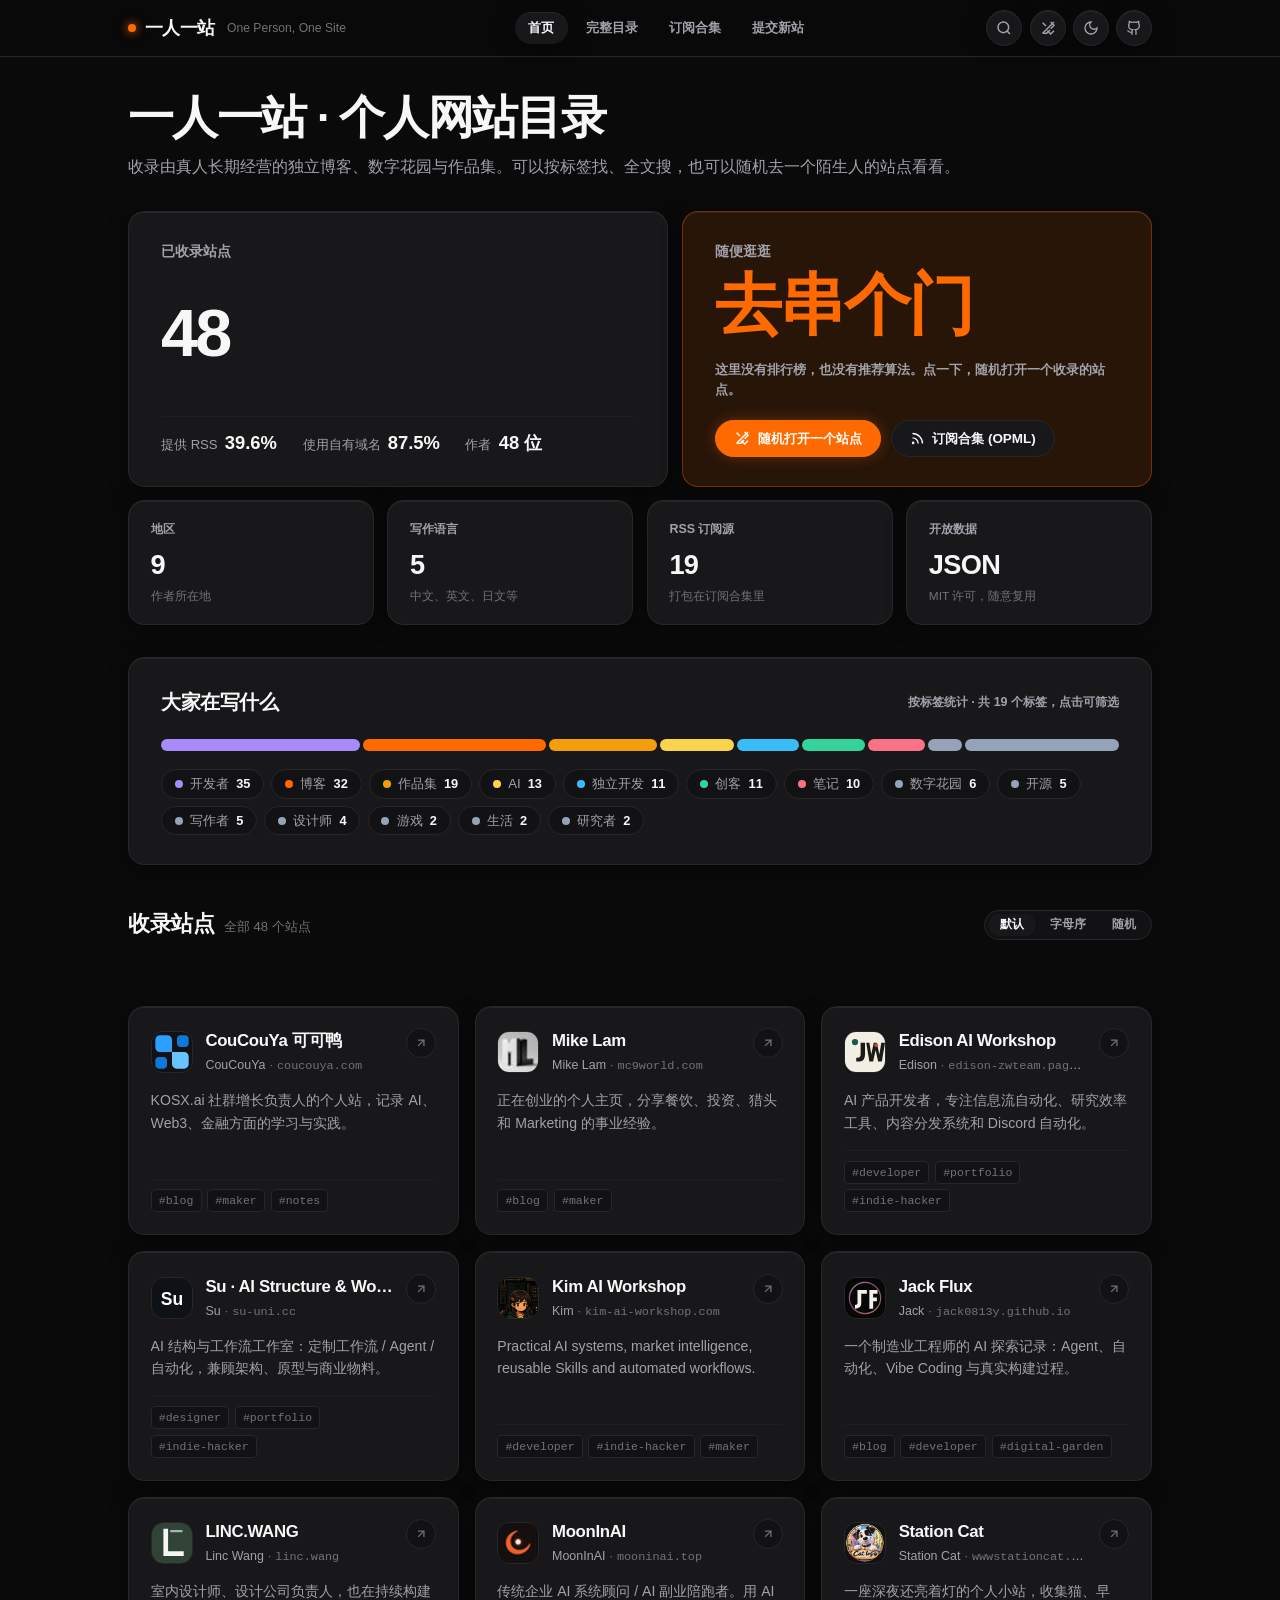
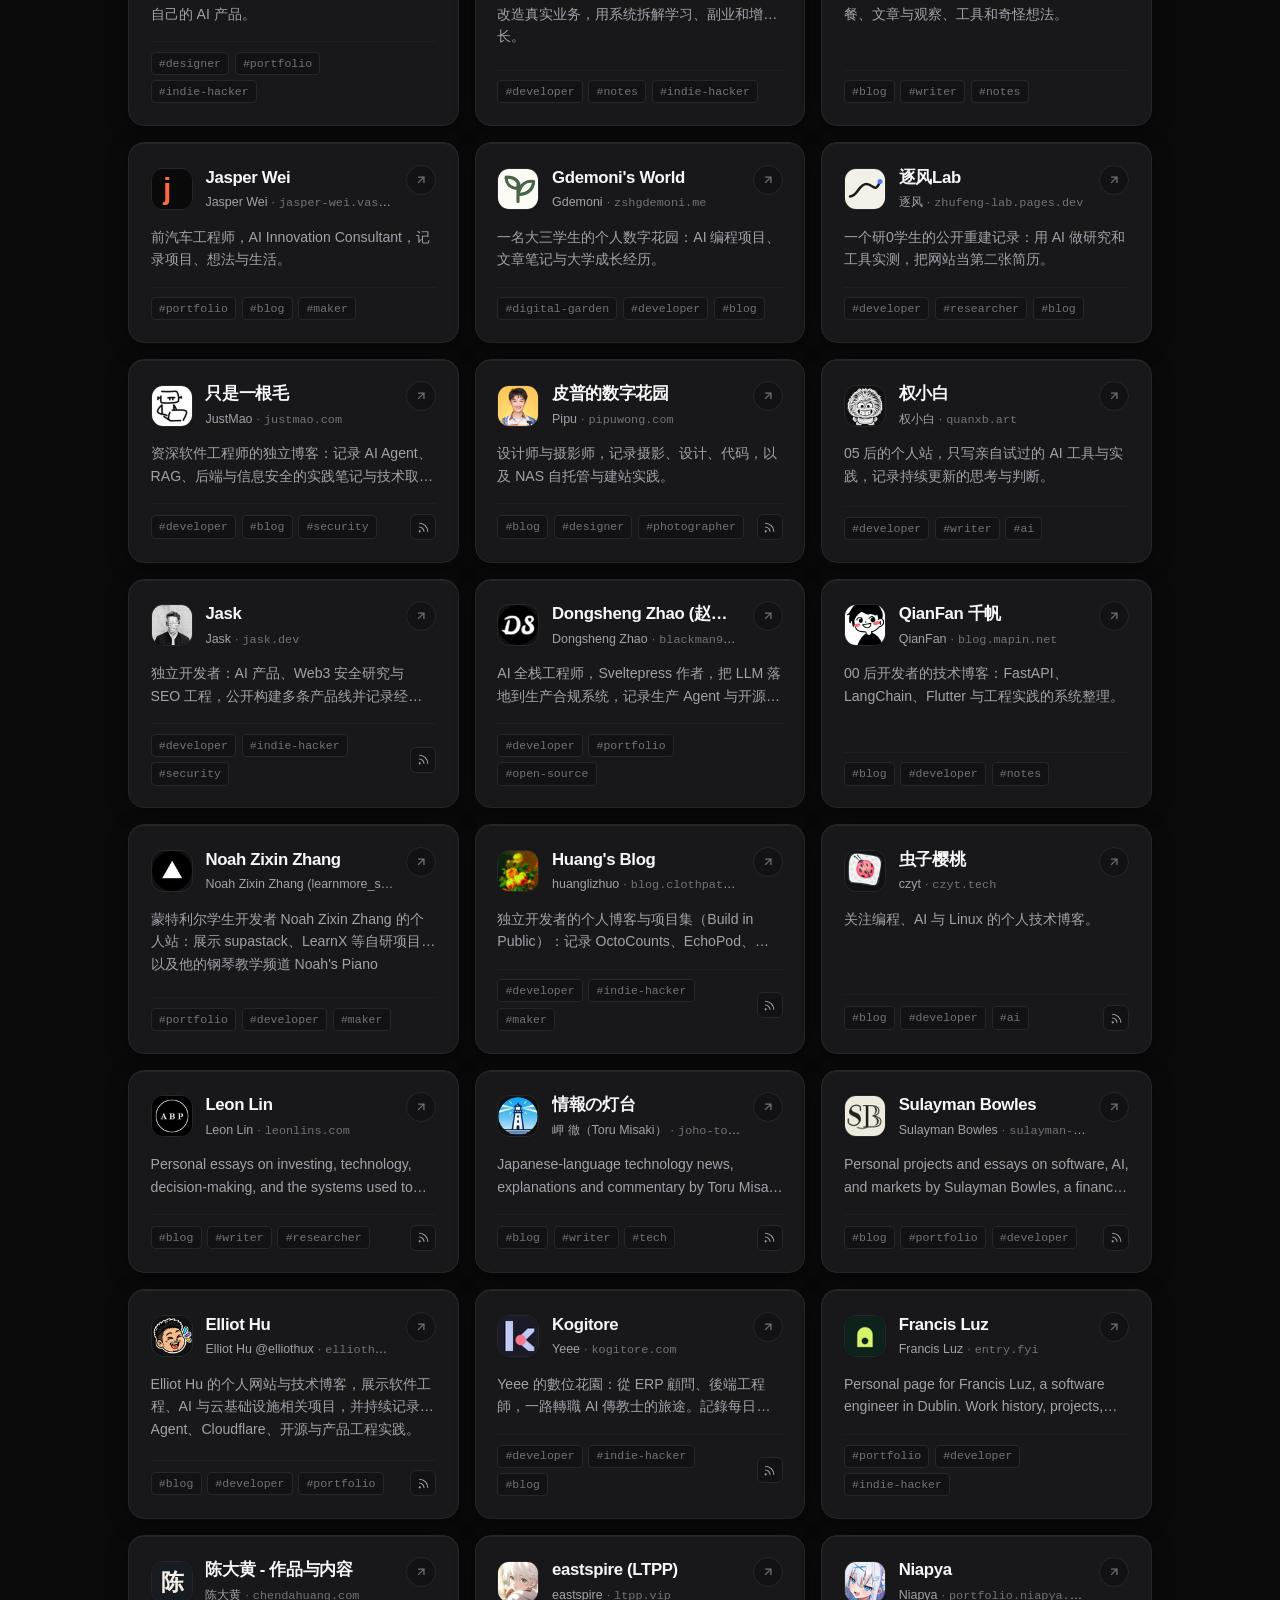
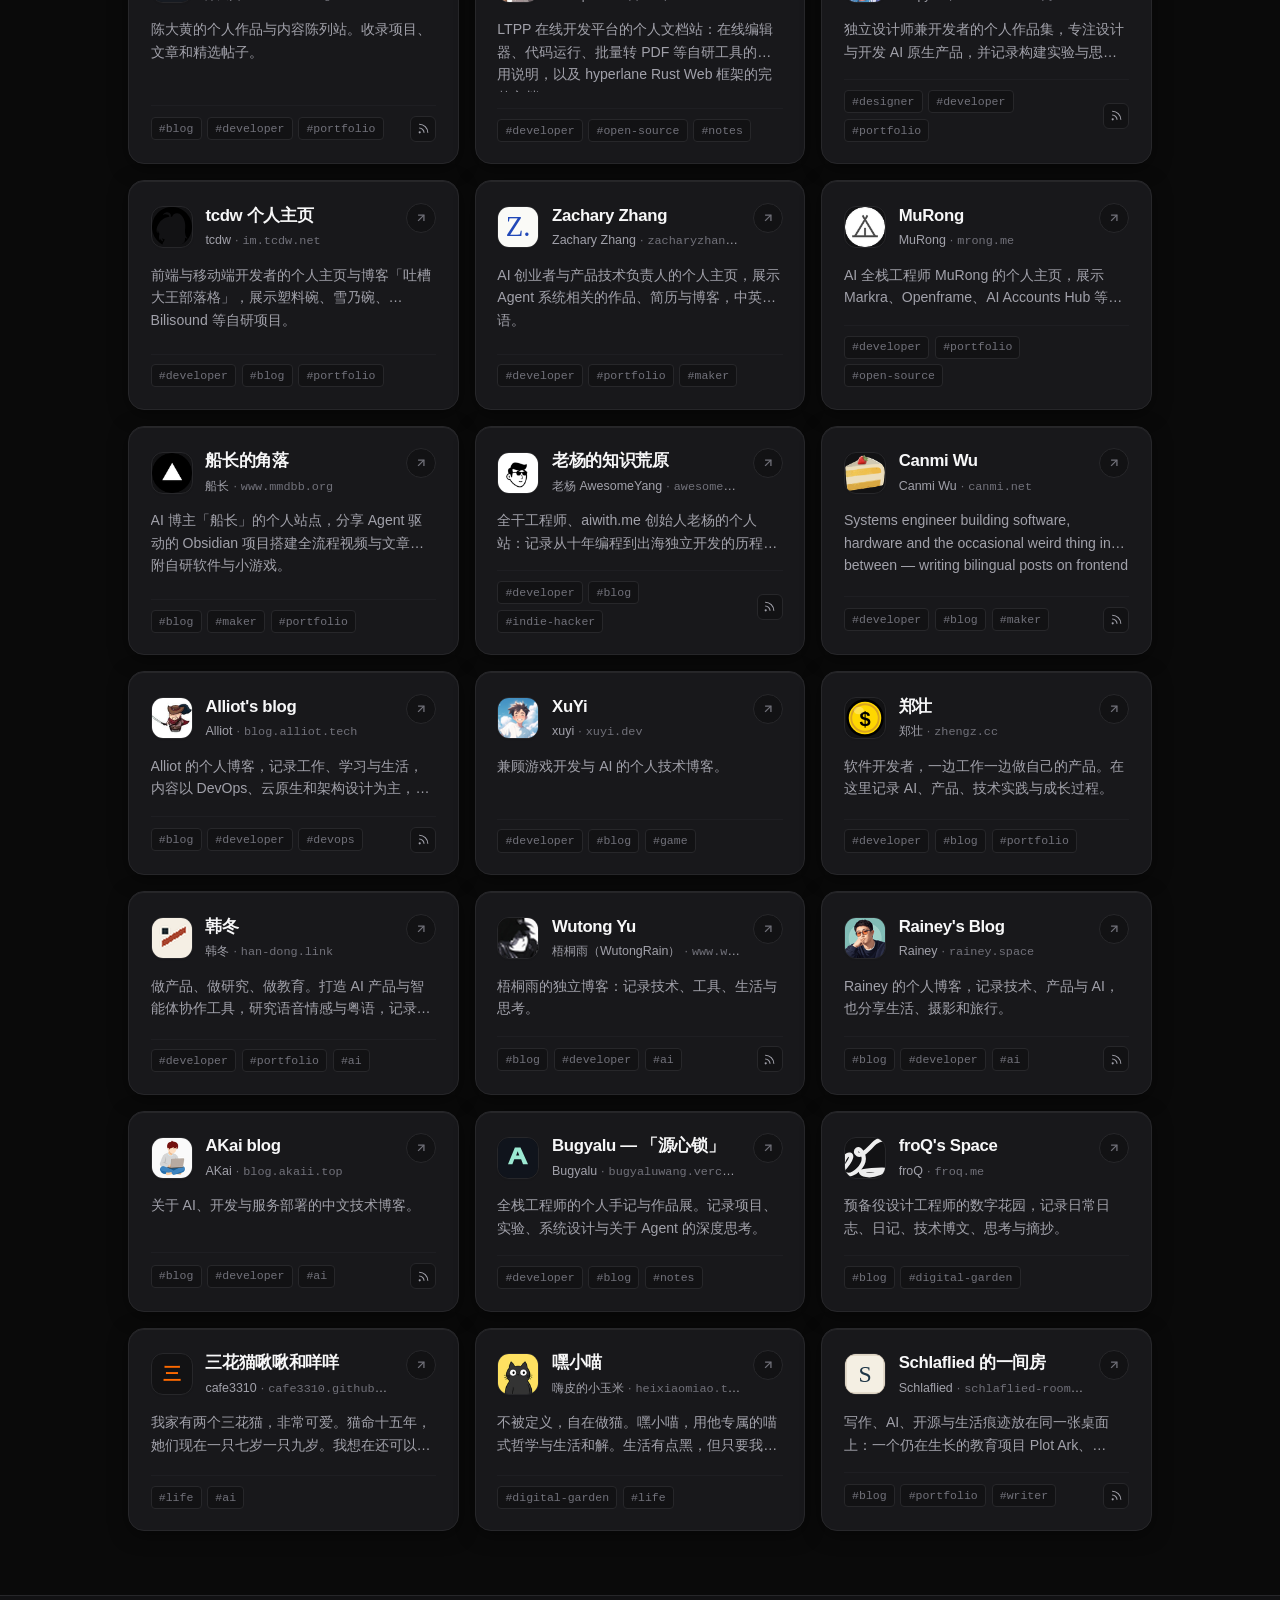
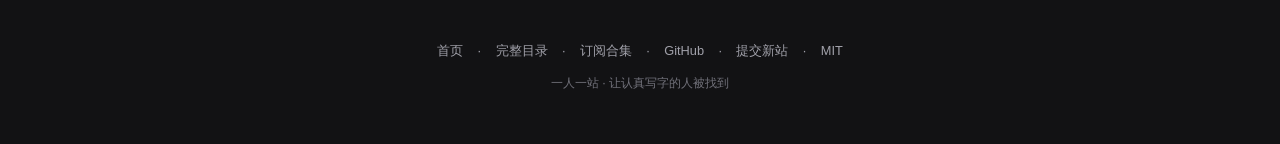
==== commit 0908da73: "deploy: 发布 main@7c71287 的构建产物" ====
--- a/index.html
+++ b/index.html
@@ -23,7 +23,7 @@
 <link rel="alternate" type="application/xml" title="一人一站 · 订阅合集 (OPML)" href="./feeds.opml">
 <link rel="icon" href="./favicon.svg" type="image/svg+xml">
 <link rel="apple-touch-icon" href="./apple-touch-icon.png">
-<script type="application/ld+json">{"@context":"https://schema.org","@type":"CollectionPage","name":"一人一站 · 收集认真经营的独立博客与个人网站","description":"一人一站收录真实创作者独立经营的博客、数字花园与个人作品集，支持按标签浏览、全文检索与随机漫游，帮助你在平台围墙之外发现值得长期阅读的个人网站。","url":"https://realchendahuang.github.io/one-person-one-site/","inLanguage":"zh-CN","isFamilyFriendly":true,"mainEntity":{"@type":"ItemList","numberOfItems":50,"itemListElement":[{"@type":"ListItem","position":1,"name":"CouCouYa 可可鸭","url":"https://coucouya.com","description":"KOSX.ai 社群增长负责人的个人站，记录 AI、Web3、金融方面的学习与实践。"},{"@type":"ListItem","position":2,"name":"Mike Lam","url":"https://mc9world.com","description":"正在创业的个人主页，分享餐饮、投资、猎头和 Marketing 的事业经验。"},{"@type":"ListItem","position":3,"name":"Edison AI Workshop","url":"https://edison-zwteam.pages.dev","description":"AI 产品开发者，专注信息流自动化、研究效率工具、内容分发系统和 Discord 自动化。"},{"@type":"ListItem","position":4,"name":"Su · AI Structure & Workflow Studio","url":"https://su-uni.cc","description":"AI 结构与工作流工作室：定制工作流 / Agent / 自动化，兼顾架构、原型与商业物料。"},{"@type":"ListItem","position":5,"name":"Kim AI Workshop","url":"https://kim-ai-workshop.com","description":"Practical AI systems, market intelligence, reusable Skills and automated workflows."},{"@type":"ListItem","position":6,"name":"Jack Flux","url":"https://jack0813y.github.io","description":"一个制造业工程师的 AI 探索记录：Agent、自动化、Vibe Coding 与真实构建过程。"},{"@type":"ListItem","position":7,"name":"LINC.WANG","url":"https://linc.wang","description":"室内设计师、设计公司负责人，也在持续构建自己的 AI 产品。"},{"@type":"ListItem","position":8,"name":"MoonInAI","url":"https://mooninai.top","description":"传统企业 AI 系统顾问 / AI 副业陪跑者。用 AI 改造真实业务，用系统拆解学习、副业和增长。"},{"@type":"ListItem","position":9,"name":"Station Cat","url":"https://wwwstationcat.org","description":"一座深夜还亮着灯的个人小站，收集猫、早餐、文章与观察、工具和奇怪想法。"},{"@type":"ListItem","position":10,"name":"Jasper Wei","url":"https://jasper-wei.vast-beech-4429.chatgpt.site","description":"前汽车工程师，AI Innovation Consultant，记录项目、想法与生活。"},{"@type":"ListItem","position":11,"name":"Gdemoni's World","url":"https://zshgdemoni.me","description":"一名大三学生的个人数字花园：AI 编程项目、文章笔记与大学成长经历。"},{"@type":"ListItem","position":12,"name":"逐风Lab","url":"https://zhufeng-lab.pages.dev/","description":"一个研0学生的公开重建记录：用 AI 做研究和工具实测，把网站当第二张简历。"},{"@type":"ListItem","position":13,"name":"只是一根毛","url":"https://justmao.com/","description":"资深软件工程师的独立博客：记录 AI Agent、RAG、后端与信息安全的实践笔记与技术取舍。"},{"@type":"ListItem","position":14,"name":"皮普的数字花园","url":"https://pipuwong.com","description":"设计师与摄影师，记录摄影、设计、代码，以及 NAS 自托管与建站实践。"},{"@type":"ListItem","position":15,"name":"权小白","url":"https://quanxb.art/","description":"05 后的个人站，只写亲自试过的 AI 工具与实践，记录持续更新的思考与判断。"},{"@type":"ListItem","position":16,"name":"Jask","url":"https://jask.dev/","description":"独立开发者：AI 产品、Web3 安全研究与 SEO 工程，公开构建多条产品线并记录经历。"},{"@type":"ListItem","position":17,"name":"Dongsheng Zhao (赵东升)","url":"https://blackman99.github.io/me/","description":"AI 全栈工程师，Sveltepress 作者，把 LLM 落地到生产合规系统，记录生产 Agent 与开源工具。"},{"@type":"ListItem","position":18,"name":"QianFan 千帆","url":"https://blog.mapin.net/","description":"00 后开发者的技术博客：FastAPI、LangChain、Flutter 与工程实践的系统整理。"},{"@type":"ListItem","position":19,"name":"Noah Zixin Zhang","url":"https://www.rateministere.com","description":"蒙特利尔学生开发者 Noah Zixin Zhang 的个人站：展示 supastack、LearnX 等自研项目，以及他的钢琴教学频道 Noah's Piano Journey。"},{"@type":"ListItem","position":20,"name":"Huang's Blog","url":"https://blog.clothpath.com/","description":"独立开发者的个人博客与项目集（Build in Public）：记录 OctoCounts、EchoPod、QwenASR、Ketsuin 等从零构建的项目，以及学习笔记。"},{"@type":"ListItem","position":21,"name":"虫子樱桃","url":"https://czyt.tech","description":"关注编程、AI 与 Linux 的个人技术博客。"},{"@type":"ListItem","position":22,"name":"Leon Lin","url":"https://leonlins.com","description":"Personal essays on investing, technology, decision-making, and the systems used to research and understand uncertain problems."},{"@type":"ListItem","position":23,"name":"情報の灯台","url":"https://joho-todai.com/","description":"Japanese-language technology news, explanations and commentary by Toru Misaki, covering PCs, semiconductors, operating systems, AI and security with links to sources."},{"@type":"ListItem","position":24,"name":"Sulayman Bowles","url":"https://sulayman-bowles.dev/","description":"Personal projects and essays on software, AI, and markets by Sulayman Bowles, a finance student at UT Austin working in product and growth."},{"@type":"ListItem","position":25,"name":"Elliot Hu","url":"https://elliothu.me","description":"Elliot Hu 的个人网站与技术博客，展示软件工程、AI 与云基础设施相关项目，并持续记录 Agent、Cloudflare、开源与产品工程实践。"},{"@type":"ListItem","position":26,"name":"Kogitore","url":"https://kogitore.com","description":"Yeee 的數位花園：從 ERP 顧問、後端工程師，一路轉職 AI 傳教士的旅途。記錄每日 TIL、想清楚才寫的長文，以及用 AI agents 打造個人 control tower 的實作筆記。"},{"@type":"ListItem","position":27,"name":"Francis Luz","url":"https://entry.fyi/francisluz","description":"Personal page for Francis Luz, a software engineer in Dublin. Work history, projects, and what he is building now, kept on Entry."},{"@type":"ListItem","position":28,"name":"陈大黄 - 作品与内容","url":"https://chendahuang.com","description":"陈大黄的个人作品与内容陈列站。收录项目、文章和精选帖子。"},{"@type":"ListItem","position":29,"name":"eastspire (LTPP)","url":"https://ltpp.vip/","description":"LTPP 在线开发平台的个人文档站：在线编辑器、代码运行、批量转 PDF 等自研工具的使用说明，以及 hyperlane Rust Web 框架的完整文档。"},{"@type":"ListItem","position":30,"name":"Niapya","url":"https://portfolio.niapya.deno.net/","description":"独立设计师兼开发者的个人作品集，专注设计与开发 AI 原生产品，并记录构建实验与思考。"},{"@type":"ListItem","position":31,"name":"tcdw 个人主页","url":"https://im.tcdw.net/","description":"前端与移动端开发者的个人主页与博客「吐槽大王部落格」，展示塑料碗、雪乃碗、Bilisound 等自研项目。"},{"@type":"ListItem","position":32,"name":"Zachary Zhang","url":"https://zacharyzhang.com/","description":"AI 创业者与产品技术负责人的个人主页，展示 Agent 系统相关的作品、简历与博客，中英双语。"},{"@type":"ListItem","position":33,"name":"MuRong","url":"https://mrong.me","description":"AI 全栈工程师 MuRong 的个人主页，展示 Markra、Openframe、AI Accounts Hub 等自研产品与开源项目。"},{"@type":"ListItem","position":34,"name":"船长的角落","url":"https://www.mmdbb.org/","description":"AI 博主「船长」的个人站点，分享 Agent 驱动的 Obsidian 项目搭建全流程视频与文章，附自研软件与小游戏。"},{"@type":"ListItem","position":35,"name":"老杨的知识荒原","url":"https://awesomeyang.com","description":"全干工程师、aiwith.me 创始人老杨的个人站：记录从十年编程到出海独立开发的历程，附博客与仍在运营的作品。"},{"@type":"ListItem","position":36,"name":"Canmi Wu","url":"https://canmi.net","description":"Systems engineer building software, hardware and the occasional weird thing in between — writing bilingual posts on frontend craft, backend systems and embedded circuits."},{"@type":"ListItem","position":37,"name":"Alliot's blog","url":"https://blog.alliot.tech","description":"Alliot 的个人博客，记录工作、学习与生活，内容以 DevOps、云原生和架构设计为主，也会分享一些硬件折腾。"},{"@type":"ListItem","position":38,"name":"XuYi","url":"https://xuyi.dev","description":"兼顾游戏开发与 AI 的个人技术博客。"},{"@type":"ListItem","position":39,"name":"郑壮","url":"https://zhengz.cc/","description":"软件开发者，一边工作一边做自己的产品。在这里记录 AI、产品、技术实践与成长过程。"},{"@type":"ListItem","position":40,"name":"韩冬","url":"https://han-dong.link/","description":"做产品、做研究、做教育。打造 AI 产品与智能体协作工具，研究语音情感与粤语，记录影视研究与作品。"},{"@type":"ListItem","position":41,"name":"Wutong Yu","url":"https://www.wutongyu.site","description":"梧桐雨的独立博客：记录技术、工具、生活与思考。"},{"@type":"ListItem","position":42,"name":"Rainey's Blog","url":"https://rainey.space","description":"Rainey 的个人博客，记录技术、产品与 AI，也分享生活、摄影和旅行。"},{"@type":"ListItem","position":43,"name":"AKai blog","url":"https://blog.akaii.top","description":"关于 AI、开发与服务部署的中文技术博客。"},{"@type":"ListItem","position":44,"name":"Bugyalu — 「源心锁」","url":"https://bugyaluwang.vercel.app","description":"全栈工程师的个人手记与作品展。记录项目、实验、系统设计与关于 Agent 的深度思考。"},{"@type":"ListItem","position":45,"name":"froQ's Space","url":"https://froq.me","description":"预备役设计工程师的数字花园，记录日常日志、日记、技术博文、思考与摘抄。"},{"@type":"ListItem","position":46,"name":"GPT88 博客","url":"https://doc.gpt88.cc/docs/blog/","description":"围绕模型接入、图片生成、API 集成与工程实践的实用文章。"},{"@type":"ListItem","position":47,"name":"三花猫啾啾和咩咩","url":"https://cafe3310.github.io/chocho-miemie-album/","description":"我家有两个三花猫，非常可爱。猫命十五年，她们现在一只七岁一只九岁。我想在还可以的时候让 Gemini 一直记住她们。"},{"@type":"ListItem","position":48,"name":"X排名","url":"https://xpaiming.com/","description":"一个专注于 X（Twitter）账号排名与数据发现的网站，帮助用户发现值得关注的创作者、独立开发者和优质账号。"},{"@type":"ListItem","position":49,"name":"嘿小喵","url":"https://heixiaomiao.topnod.art/","description":"不被定义，自在做猫。嘿小喵，用他专属的喵式哲学与生活和解。生活有点黑，但只要我眼里有光，处处皆光明。"},{"@type":"ListItem","position":50,"name":"Schlaflied 的一间房","url":"https://schlaflied-room.work/","description":"写作、AI、开源与生活痕迹放在同一张桌面上：一个仍在生长的教育项目 Plot Ark、career-ops 开源贡献、原创中文写作与随笔，以及零散的案件记录。"}]}}</script>
+<script type="application/ld+json">{"@context":"https://schema.org","@type":"CollectionPage","name":"一人一站 · 收集认真经营的独立博客与个人网站","description":"一人一站收录真实创作者独立经营的博客、数字花园与个人作品集，支持按标签浏览、全文检索与随机漫游，帮助你在平台围墙之外发现值得长期阅读的个人网站。","url":"https://realchendahuang.github.io/one-person-one-site/","inLanguage":"zh-CN","isFamilyFriendly":true,"mainEntity":{"@type":"ItemList","numberOfItems":48,"itemListElement":[{"@type":"ListItem","position":1,"name":"CouCouYa 可可鸭","url":"https://coucouya.com","description":"KOSX.ai 社群增长负责人的个人站，记录 AI、Web3、金融方面的学习与实践。"},{"@type":"ListItem","position":2,"name":"Mike Lam","url":"https://mc9world.com","description":"正在创业的个人主页，分享餐饮、投资、猎头和 Marketing 的事业经验。"},{"@type":"ListItem","position":3,"name":"Edison AI Workshop","url":"https://edison-zwteam.pages.dev","description":"AI 产品开发者，专注信息流自动化、研究效率工具、内容分发系统和 Discord 自动化。"},{"@type":"ListItem","position":4,"name":"Su · AI Structure & Workflow Studio","url":"https://su-uni.cc","description":"AI 结构与工作流工作室：定制工作流 / Agent / 自动化，兼顾架构、原型与商业物料。"},{"@type":"ListItem","position":5,"name":"Kim AI Workshop","url":"https://kim-ai-workshop.com","description":"Practical AI systems, market intelligence, reusable Skills and automated workflows."},{"@type":"ListItem","position":6,"name":"Jack Flux","url":"https://jack0813y.github.io","description":"一个制造业工程师的 AI 探索记录：Agent、自动化、Vibe Coding 与真实构建过程。"},{"@type":"ListItem","position":7,"name":"LINC.WANG","url":"https://linc.wang","description":"室内设计师、设计公司负责人，也在持续构建自己的 AI 产品。"},{"@type":"ListItem","position":8,"name":"MoonInAI","url":"https://mooninai.top","description":"传统企业 AI 系统顾问 / AI 副业陪跑者。用 AI 改造真实业务，用系统拆解学习、副业和增长。"},{"@type":"ListItem","position":9,"name":"Station Cat","url":"https://wwwstationcat.org","description":"一座深夜还亮着灯的个人小站，收集猫、早餐、文章与观察、工具和奇怪想法。"},{"@type":"ListItem","position":10,"name":"Jasper Wei","url":"https://jasper-wei.vast-beech-4429.chatgpt.site","description":"前汽车工程师，AI Innovation Consultant，记录项目、想法与生活。"},{"@type":"ListItem","position":11,"name":"Gdemoni's World","url":"https://zshgdemoni.me","description":"一名大三学生的个人数字花园：AI 编程项目、文章笔记与大学成长经历。"},{"@type":"ListItem","position":12,"name":"逐风Lab","url":"https://zhufeng-lab.pages.dev/","description":"一个研0学生的公开重建记录：用 AI 做研究和工具实测，把网站当第二张简历。"},{"@type":"ListItem","position":13,"name":"只是一根毛","url":"https://justmao.com/","description":"资深软件工程师的独立博客：记录 AI Agent、RAG、后端与信息安全的实践笔记与技术取舍。"},{"@type":"ListItem","position":14,"name":"皮普的数字花园","url":"https://pipuwong.com","description":"设计师与摄影师，记录摄影、设计、代码，以及 NAS 自托管与建站实践。"},{"@type":"ListItem","position":15,"name":"权小白","url":"https://quanxb.art/","description":"05 后的个人站，只写亲自试过的 AI 工具与实践，记录持续更新的思考与判断。"},{"@type":"ListItem","position":16,"name":"Jask","url":"https://jask.dev/","description":"独立开发者：AI 产品、Web3 安全研究与 SEO 工程，公开构建多条产品线并记录经历。"},{"@type":"ListItem","position":17,"name":"Dongsheng Zhao (赵东升)","url":"https://blackman99.github.io/me/","description":"AI 全栈工程师，Sveltepress 作者，把 LLM 落地到生产合规系统，记录生产 Agent 与开源工具。"},{"@type":"ListItem","position":18,"name":"QianFan 千帆","url":"https://blog.mapin.net/","description":"00 后开发者的技术博客：FastAPI、LangChain、Flutter 与工程实践的系统整理。"},{"@type":"ListItem","position":19,"name":"Noah Zixin Zhang","url":"https://www.rateministere.com","description":"蒙特利尔学生开发者 Noah Zixin Zhang 的个人站：展示 supastack、LearnX 等自研项目，以及他的钢琴教学频道 Noah's Piano Journey。"},{"@type":"ListItem","position":20,"name":"Huang's Blog","url":"https://blog.clothpath.com/","description":"独立开发者的个人博客与项目集（Build in Public）：记录 OctoCounts、EchoPod、QwenASR、Ketsuin 等从零构建的项目，以及学习笔记。"},{"@type":"ListItem","position":21,"name":"虫子樱桃","url":"https://czyt.tech","description":"关注编程、AI 与 Linux 的个人技术博客。"},{"@type":"ListItem","position":22,"name":"Leon Lin","url":"https://leonlins.com","description":"Personal essays on investing, technology, decision-making, and the systems used to research and understand uncertain problems."},{"@type":"ListItem","position":23,"name":"情報の灯台","url":"https://joho-todai.com/","description":"Japanese-language technology news, explanations and commentary by Toru Misaki, covering PCs, semiconductors, operating systems, AI and security with links to sources."},{"@type":"ListItem","position":24,"name":"Sulayman Bowles","url":"https://sulayman-bowles.dev/","description":"Personal projects and essays on software, AI, and markets by Sulayman Bowles, a finance student at UT Austin working in product and growth."},{"@type":"ListItem","position":25,"name":"Elliot Hu","url":"https://elliothu.me","description":"Elliot Hu 的个人网站与技术博客，展示软件工程、AI 与云基础设施相关项目，并持续记录 Agent、Cloudflare、开源与产品工程实践。"},{"@type":"ListItem","position":26,"name":"Kogitore","url":"https://kogitore.com","description":"Yeee 的數位花園：從 ERP 顧問、後端工程師，一路轉職 AI 傳教士的旅途。記錄每日 TIL、想清楚才寫的長文，以及用 AI agents 打造個人 control tower 的實作筆記。"},{"@type":"ListItem","position":27,"name":"Francis Luz","url":"https://entry.fyi/francisluz","description":"Personal page for Francis Luz, a software engineer in Dublin. Work history, projects, and what he is building now, kept on Entry."},{"@type":"ListItem","position":28,"name":"陈大黄 - 作品与内容","url":"https://chendahuang.com","description":"陈大黄的个人作品与内容陈列站。收录项目、文章和精选帖子。"},{"@type":"ListItem","position":29,"name":"eastspire (LTPP)","url":"https://ltpp.vip/","description":"LTPP 在线开发平台的个人文档站：在线编辑器、代码运行、批量转 PDF 等自研工具的使用说明，以及 hyperlane Rust Web 框架的完整文档。"},{"@type":"ListItem","position":30,"name":"Niapya","url":"https://portfolio.niapya.deno.net/","description":"独立设计师兼开发者的个人作品集，专注设计与开发 AI 原生产品，并记录构建实验与思考。"},{"@type":"ListItem","position":31,"name":"tcdw 个人主页","url":"https://im.tcdw.net/","description":"前端与移动端开发者的个人主页与博客「吐槽大王部落格」，展示塑料碗、雪乃碗、Bilisound 等自研项目。"},{"@type":"ListItem","position":32,"name":"Zachary Zhang","url":"https://zacharyzhang.com/","description":"AI 创业者与产品技术负责人的个人主页，展示 Agent 系统相关的作品、简历与博客，中英双语。"},{"@type":"ListItem","position":33,"name":"MuRong","url":"https://mrong.me","description":"AI 全栈工程师 MuRong 的个人主页，展示 Markra、Openframe、AI Accounts Hub 等自研产品与开源项目。"},{"@type":"ListItem","position":34,"name":"船长的角落","url":"https://www.mmdbb.org/","description":"AI 博主「船长」的个人站点，分享 Agent 驱动的 Obsidian 项目搭建全流程视频与文章，附自研软件与小游戏。"},{"@type":"ListItem","position":35,"name":"老杨的知识荒原","url":"https://awesomeyang.com","description":"全干工程师、aiwith.me 创始人老杨的个人站：记录从十年编程到出海独立开发的历程，附博客与仍在运营的作品。"},{"@type":"ListItem","position":36,"name":"Canmi Wu","url":"https://canmi.net","description":"Systems engineer building software, hardware and the occasional weird thing in between — writing bilingual posts on frontend craft, backend systems and embedded circuits."},{"@type":"ListItem","position":37,"name":"Alliot's blog","url":"https://blog.alliot.tech","description":"Alliot 的个人博客，记录工作、学习与生活，内容以 DevOps、云原生和架构设计为主，也会分享一些硬件折腾。"},{"@type":"ListItem","position":38,"name":"XuYi","url":"https://xuyi.dev","description":"兼顾游戏开发与 AI 的个人技术博客。"},{"@type":"ListItem","position":39,"name":"郑壮","url":"https://zhengz.cc/","description":"软件开发者，一边工作一边做自己的产品。在这里记录 AI、产品、技术实践与成长过程。"},{"@type":"ListItem","position":40,"name":"韩冬","url":"https://han-dong.link/","description":"做产品、做研究、做教育。打造 AI 产品与智能体协作工具，研究语音情感与粤语，记录影视研究与作品。"},{"@type":"ListItem","position":41,"name":"Wutong Yu","url":"https://www.wutongyu.site","description":"梧桐雨的独立博客：记录技术、工具、生活与思考。"},{"@type":"ListItem","position":42,"name":"Rainey's Blog","url":"https://rainey.space","description":"Rainey 的个人博客，记录技术、产品与 AI，也分享生活、摄影和旅行。"},{"@type":"ListItem","position":43,"name":"AKai blog","url":"https://blog.akaii.top","description":"关于 AI、开发与服务部署的中文技术博客。"},{"@type":"ListItem","position":44,"name":"Bugyalu — 「源心锁」","url":"https://bugyaluwang.vercel.app","description":"全栈工程师的个人手记与作品展。记录项目、实验、系统设计与关于 Agent 的深度思考。"},{"@type":"ListItem","position":45,"name":"froQ's Space","url":"https://froq.me","description":"预备役设计工程师的数字花园，记录日常日志、日记、技术博文、思考与摘抄。"},{"@type":"ListItem","position":46,"name":"三花猫啾啾和咩咩","url":"https://cafe3310.github.io/chocho-miemie-album/","description":"我家有两个三花猫，非常可爱。猫命十五年，她们现在一只七岁一只九岁。我想在还可以的时候让 Gemini 一直记住她们。"},{"@type":"ListItem","position":47,"name":"嘿小喵","url":"https://heixiaomiao.topnod.art/","description":"不被定义，自在做猫。嘿小喵，用他专属的喵式哲学与生活和解。生活有点黑，但只要我眼里有光，处处皆光明。"},{"@type":"ListItem","position":48,"name":"Schlaflied 的一间房","url":"https://schlaflied-room.work/","description":"写作、AI、开源与生活痕迹放在同一张桌面上：一个仍在生长的教育项目 Plot Ark、career-ops 开源贡献、原创中文写作与随笔，以及零散的案件记录。"}]}}</script>
 <script>
   (function() {
     var stored = "dark";
@@ -1312,19 +1312,19 @@
     <!-- 左侧总览 -->
     <div class="panel-card bento-hero-left">
       <div class="bento-label">已收录站点</div>
-      <div class="bento-big-stat" aria-live="polite">50</div>
+      <div class="bento-big-stat" aria-live="polite">48</div>
       <div class="bento-sub-metrics">
         <div class="bento-sub-item">
           <span class="sub-label">提供 RSS</span>
-          <span class="sub-val">38.0%</span>
+          <span class="sub-val">39.6%</span>
         </div>
         <div class="bento-sub-item">
           <span class="sub-label">使用自有域名</span>
-          <span class="sub-val">88.0%</span>
+          <span class="sub-val">87.5%</span>
         </div>
         <div class="bento-sub-item">
           <span class="sub-label">作者</span>
-          <span class="sub-val">50 位</span>
+          <span class="sub-val">48 位</span>
         </div>
       </div>
     </div>
@@ -1380,10 +1380,10 @@
       <span class="milestone-count">按标签统计 · 共 19 个标签，点击可筛选</span>
     </div>
     <div class="milestone-bar-wrap" role="group" aria-label="标签分布">
-      <button type="button" class="milestone-segment" data-tag="developer" style="flex-grow:36;flex-basis:0;background:var(--tag-violet)" aria-label="开发者 36 个站点，占 21%" title="开发者: 36 个站点 (21%)"></button><button type="button" class="milestone-segment" data-tag="blog" style="flex-grow:33;flex-basis:0;background:var(--tag-orange)" aria-label="博客 33 个站点，占 20%" title="博客: 33 个站点 (20%)"></button><button type="button" class="milestone-segment" data-tag="portfolio" style="flex-grow:19;flex-basis:0;background:var(--tag-amber)" aria-label="作品集 19 个站点，占 11%" title="作品集: 19 个站点 (11%)"></button><button type="button" class="milestone-segment" data-tag="ai" style="flex-grow:14;flex-basis:0;background:var(--tag-gold)" aria-label="AI 14 个站点，占 8%" title="AI: 14 个站点 (8%)"></button><button type="button" class="milestone-segment" data-tag="indie-hacker" style="flex-grow:12;flex-basis:0;background:var(--tag-sky)" aria-label="独立开发 12 个站点，占 7%" title="独立开发: 12 个站点 (7%)"></button><button type="button" class="milestone-segment" data-tag="maker" style="flex-grow:11;flex-basis:0;background:var(--tag-emerald)" aria-label="创客 11 个站点，占 7%" title="创客: 11 个站点 (7%)"></button><button type="button" class="milestone-segment" data-tag="notes" style="flex-grow:10;flex-basis:0;background:var(--tag-rose)" aria-label="笔记 10 个站点，占 6%" title="笔记: 10 个站点 (6%)"></button><button type="button" class="milestone-segment" data-tag="digital-garden" style="flex-grow:6;flex-basis:0;background:var(--tag-slate)" aria-label="数字花园 6 个站点，占 4%" title="数字花园: 6 个站点 (4%)"></button><button type="button" class="milestone-segment" data-tag="" style="flex-grow:28;flex-basis:0;background:var(--tag-slate)" aria-label="其他标签 28 个" title="其他标签: 28 个"></button>
+      <button type="button" class="milestone-segment" data-tag="developer" style="flex-grow:35;flex-basis:0;background:var(--tag-violet)" aria-label="开发者 35 个站点，占 21%" title="开发者: 35 个站点 (21%)"></button><button type="button" class="milestone-segment" data-tag="blog" style="flex-grow:32;flex-basis:0;background:var(--tag-orange)" aria-label="博客 32 个站点，占 20%" title="博客: 32 个站点 (20%)"></button><button type="button" class="milestone-segment" data-tag="portfolio" style="flex-grow:19;flex-basis:0;background:var(--tag-amber)" aria-label="作品集 19 个站点，占 12%" title="作品集: 19 个站点 (12%)"></button><button type="button" class="milestone-segment" data-tag="ai" style="flex-grow:13;flex-basis:0;background:var(--tag-gold)" aria-label="AI 13 个站点，占 8%" title="AI: 13 个站点 (8%)"></button><button type="button" class="milestone-segment" data-tag="indie-hacker" style="flex-grow:11;flex-basis:0;background:var(--tag-sky)" aria-label="独立开发 11 个站点，占 7%" title="独立开发: 11 个站点 (7%)"></button><button type="button" class="milestone-segment" data-tag="maker" style="flex-grow:11;flex-basis:0;background:var(--tag-emerald)" aria-label="创客 11 个站点，占 7%" title="创客: 11 个站点 (7%)"></button><button type="button" class="milestone-segment" data-tag="notes" style="flex-grow:10;flex-basis:0;background:var(--tag-rose)" aria-label="笔记 10 个站点，占 6%" title="笔记: 10 个站点 (6%)"></button><button type="button" class="milestone-segment" data-tag="digital-garden" style="flex-grow:6;flex-basis:0;background:var(--tag-slate)" aria-label="数字花园 6 个站点，占 4%" title="数字花园: 6 个站点 (4%)"></button><button type="button" class="milestone-segment" data-tag="" style="flex-grow:27;flex-basis:0;background:var(--tag-slate)" aria-label="其他标签 27 个" title="其他标签: 27 个"></button>
     </div>
     <div class="milestone-pills-wrap">
-      <button type="button" class="milestone-pill" data-tag="developer"><span class="milestone-dot" style="background:var(--tag-violet)" aria-hidden="true"></span>开发者 <b class="tabular-nums">36</b></button><button type="button" class="milestone-pill" data-tag="blog"><span class="milestone-dot" style="background:var(--tag-orange)" aria-hidden="true"></span>博客 <b class="tabular-nums">33</b></button><button type="button" class="milestone-pill" data-tag="portfolio"><span class="milestone-dot" style="background:var(--tag-amber)" aria-hidden="true"></span>作品集 <b class="tabular-nums">19</b></button><button type="button" class="milestone-pill" data-tag="ai"><span class="milestone-dot" style="background:var(--tag-gold)" aria-hidden="true"></span>AI <b class="tabular-nums">14</b></button><button type="button" class="milestone-pill" data-tag="indie-hacker"><span class="milestone-dot" style="background:var(--tag-sky)" aria-hidden="true"></span>独立开发 <b class="tabular-nums">12</b></button><button type="button" class="milestone-pill" data-tag="maker"><span class="milestone-dot" style="background:var(--tag-emerald)" aria-hidden="true"></span>创客 <b class="tabular-nums">11</b></button><button type="button" class="milestone-pill" data-tag="notes"><span class="milestone-dot" style="background:var(--tag-rose)" aria-hidden="true"></span>笔记 <b class="tabular-nums">10</b></button><button type="button" class="milestone-pill" data-tag="digital-garden"><span class="milestone-dot" style="background:var(--tag-slate)" aria-hidden="true"></span>数字花园 <b class="tabular-nums">6</b></button><button type="button" class="milestone-pill" data-tag="open-source"><span class="milestone-dot" style="background:var(--tag-slate)" aria-hidden="true"></span>开源 <b class="tabular-nums">5</b></button><button type="button" class="milestone-pill" data-tag="writer"><span class="milestone-dot" style="background:var(--tag-slate)" aria-hidden="true"></span>写作者 <b class="tabular-nums">5</b></button><button type="button" class="milestone-pill" data-tag="designer"><span class="milestone-dot" style="background:var(--tag-slate)" aria-hidden="true"></span>设计师 <b class="tabular-nums">4</b></button><button type="button" class="milestone-pill" data-tag="tech"><span class="milestone-dot" style="background:var(--tag-slate)" aria-hidden="true"></span>科技 <b class="tabular-nums">3</b></button><button type="button" class="milestone-pill" data-tag="game"><span class="milestone-dot" style="background:var(--tag-slate)" aria-hidden="true"></span>游戏 <b class="tabular-nums">2</b></button><button type="button" class="milestone-pill" data-tag="life"><span class="milestone-dot" style="background:var(--tag-slate)" aria-hidden="true"></span>生活 <b class="tabular-nums">2</b></button>
+      <button type="button" class="milestone-pill" data-tag="developer"><span class="milestone-dot" style="background:var(--tag-violet)" aria-hidden="true"></span>开发者 <b class="tabular-nums">35</b></button><button type="button" class="milestone-pill" data-tag="blog"><span class="milestone-dot" style="background:var(--tag-orange)" aria-hidden="true"></span>博客 <b class="tabular-nums">32</b></button><button type="button" class="milestone-pill" data-tag="portfolio"><span class="milestone-dot" style="background:var(--tag-amber)" aria-hidden="true"></span>作品集 <b class="tabular-nums">19</b></button><button type="button" class="milestone-pill" data-tag="ai"><span class="milestone-dot" style="background:var(--tag-gold)" aria-hidden="true"></span>AI <b class="tabular-nums">13</b></button><button type="button" class="milestone-pill" data-tag="indie-hacker"><span class="milestone-dot" style="background:var(--tag-sky)" aria-hidden="true"></span>独立开发 <b class="tabular-nums">11</b></button><button type="button" class="milestone-pill" data-tag="maker"><span class="milestone-dot" style="background:var(--tag-emerald)" aria-hidden="true"></span>创客 <b class="tabular-nums">11</b></button><button type="button" class="milestone-pill" data-tag="notes"><span class="milestone-dot" style="background:var(--tag-rose)" aria-hidden="true"></span>笔记 <b class="tabular-nums">10</b></button><button type="button" class="milestone-pill" data-tag="digital-garden"><span class="milestone-dot" style="background:var(--tag-slate)" aria-hidden="true"></span>数字花园 <b class="tabular-nums">6</b></button><button type="button" class="milestone-pill" data-tag="open-source"><span class="milestone-dot" style="background:var(--tag-slate)" aria-hidden="true"></span>开源 <b class="tabular-nums">5</b></button><button type="button" class="milestone-pill" data-tag="writer"><span class="milestone-dot" style="background:var(--tag-slate)" aria-hidden="true"></span>写作者 <b class="tabular-nums">5</b></button><button type="button" class="milestone-pill" data-tag="designer"><span class="milestone-dot" style="background:var(--tag-slate)" aria-hidden="true"></span>设计师 <b class="tabular-nums">4</b></button><button type="button" class="milestone-pill" data-tag="game"><span class="milestone-dot" style="background:var(--tag-slate)" aria-hidden="true"></span>游戏 <b class="tabular-nums">2</b></button><button type="button" class="milestone-pill" data-tag="life"><span class="milestone-dot" style="background:var(--tag-slate)" aria-hidden="true"></span>生活 <b class="tabular-nums">2</b></button><button type="button" class="milestone-pill" data-tag="researcher"><span class="milestone-dot" style="background:var(--tag-slate)" aria-hidden="true"></span>研究者 <b class="tabular-nums">2</b></button>
     </div>
   </section>
 
@@ -1391,7 +1391,7 @@
   <div class="sites-section-header">
     <div class="section-title-wrap">
       <h2 class="section-title">收录站点</h2>
-      <span id="filtered-count" class="section-subtitle">全部 50 个站点</span>
+      <span id="filtered-count" class="section-subtitle">全部 48 个站点</span>
     </div>
 
     <!-- 活跃搜索气泡 -->
@@ -2180,23 +2180,6 @@
         <div class="card-actions"></div>
       </div>
     </article>
-    <article class="site-card" data-url="https://doc.gpt88.cc/docs/blog/">
-      <div class="card-top">
-        <div class="card-header-main">
-          <span class="site-favicon"><img src="./favicons/doc-gpt88-cc.svg" alt="" width="42" height="42" decoding="async" loading="lazy"></span>
-          <div class="card-title-wrap">
-            <h3 class="site-name"><a class="site-link" href="https://doc.gpt88.cc/docs/blog/" target="_blank" rel="noopener noreferrer" title="GPT88 博客">GPT88 博客</a></h3>
-            <div class="site-owner-sub"><span class="sub-owner">草莽码农</span><span class="sub-sep">·</span><span class="sub-domain">doc.gpt88.cc</span></div>
-          </div>
-        </div>
-        <div class="card-arrow-icon" aria-hidden="true"><svg viewBox="0 0 24 24" fill="none" stroke="currentColor" stroke-width="2.2" aria-hidden="true"><path d="M7 17 17 7"/><path d="M7 7h10v10"/></svg></div>
-      </div>
-      <p class="site-desc">围绕模型接入、图片生成、API 集成与工程实践的实用文章。</p>
-      <div class="card-bottom">
-        <div class="card-tags"><span class="card-tag">#blog</span><span class="card-tag">#developer</span><span class="card-tag">#ai</span></div>
-        <div class="card-actions"></div>
-      </div>
-    </article>
     <article class="site-card" data-url="https://cafe3310.github.io/chocho-miemie-album/">
       <div class="card-top">
         <div class="card-header-main">
@@ -2211,23 +2194,6 @@
       <p class="site-desc">我家有两个三花猫，非常可爱。猫命十五年，她们现在一只七岁一只九岁。我想在还可以的时候让 Gemini 一直记住她们。</p>
       <div class="card-bottom">
         <div class="card-tags"><span class="card-tag">#life</span><span class="card-tag">#ai</span></div>
-        <div class="card-actions"></div>
-      </div>
-    </article>
-    <article class="site-card" data-url="https://xpaiming.com/">
-      <div class="card-top">
-        <div class="card-header-main">
-          <span class="site-favicon"><img src="./favicons/xpaiming-com.png" alt="" width="42" height="42" decoding="async" loading="lazy"></span>
-          <div class="card-title-wrap">
-            <h3 class="site-name"><a class="site-link" href="https://xpaiming.com/" target="_blank" rel="noopener noreferrer" title="X排名">X排名</a></h3>
-            <div class="site-owner-sub"><span class="sub-owner">Harries</span><span class="sub-sep">·</span><span class="sub-domain">xpaiming.com</span></div>
-          </div>
-        </div>
-        <div class="card-arrow-icon" aria-hidden="true"><svg viewBox="0 0 24 24" fill="none" stroke="currentColor" stroke-width="2.2" aria-hidden="true"><path d="M7 17 17 7"/><path d="M7 7h10v10"/></svg></div>
-      </div>
-      <p class="site-desc">一个专注于 X（Twitter）账号排名与数据发现的网站，帮助用户发现值得关注的创作者、独立开发者和优质账号。</p>
-      <div class="card-bottom">
-        <div class="card-tags"><span class="card-tag">#indie-hacker</span><span class="card-tag">#tech</span></div>
         <div class="card-actions"></div>
       </div>
     </article>
@@ -2316,7 +2282,7 @@
 </footer>
 
 <!-- 站点数据 -->
-<script id="sites-data" type="application/json">{"sites":[{"name":"CouCouYa 可可鸭","url":"https://coucouya.com","owner":"CouCouYa","description":"KOSX.ai 社群增长负责人的个人站，记录 AI、Web3、金融方面的学习与实践。","languages":["zh-CN"],"region":"China","tags":["blog","maker","notes"]},{"name":"Mike Lam","url":"https://mc9world.com","owner":"Mike Lam","description":"正在创业的个人主页，分享餐饮、投资、猎头和 Marketing 的事业经验。","languages":["zh-CN"],"region":"China","tags":["blog","maker"]},{"name":"Edison AI Workshop","url":"https://edison-zwteam.pages.dev","owner":"Edison","description":"AI 产品开发者，专注信息流自动化、研究效率工具、内容分发系统和 Discord 自动化。","languages":["zh-CN"],"region":"China","tags":["developer","portfolio","indie-hacker"]},{"name":"Su · AI Structure & Workflow Studio","url":"https://su-uni.cc","owner":"Su","description":"AI 结构与工作流工作室：定制工作流 / Agent / 自动化，兼顾架构、原型与商业物料。","languages":["zh-CN","en"],"region":"China","tags":["designer","portfolio","indie-hacker"]},{"name":"Kim AI Workshop","url":"https://kim-ai-workshop.com","owner":"Kim","description":"Practical AI systems, market intelligence, reusable Skills and automated workflows.","languages":["en"],"region":"Global","tags":["developer","indie-hacker","maker"]},{"name":"Jack Flux","url":"https://jack0813y.github.io","owner":"Jack","description":"一个制造业工程师的 AI 探索记录：Agent、自动化、Vibe Coding 与真实构建过程。","languages":["zh-CN"],"region":"China","tags":["blog","developer","digital-garden"]},{"name":"LINC.WANG","url":"https://linc.wang","owner":"Linc Wang","description":"室内设计师、设计公司负责人，也在持续构建自己的 AI 产品。","languages":["zh-CN"],"region":"China","tags":["designer","portfolio","indie-hacker"]},{"name":"MoonInAI","url":"https://mooninai.top","owner":"MoonInAI","description":"传统企业 AI 系统顾问 / AI 副业陪跑者。用 AI 改造真实业务，用系统拆解学习、副业和增长。","languages":["zh-CN"],"region":"China","tags":["developer","notes","indie-hacker"]},{"name":"Station Cat","url":"https://wwwstationcat.org","owner":"Station Cat","description":"一座深夜还亮着灯的个人小站，收集猫、早餐、文章与观察、工具和奇怪想法。","languages":["zh-TW","en","ja"],"region":"Global","tags":["blog","writer","notes"]},{"name":"Jasper Wei","url":"https://jasper-wei.vast-beech-4429.chatgpt.site","owner":"Jasper Wei","description":"前汽车工程师，AI Innovation Consultant，记录项目、想法与生活。","languages":["zh-CN"],"region":"China","tags":["portfolio","blog","maker"]},{"name":"Gdemoni's World","url":"https://zshgdemoni.me","owner":"Gdemoni","description":"一名大三学生的个人数字花园：AI 编程项目、文章笔记与大学成长经历。","languages":["zh-CN","en"],"region":"China","tags":["digital-garden","developer","blog"]},{"name":"逐风Lab","url":"https://zhufeng-lab.pages.dev/","owner":"逐风","description":"一个研0学生的公开重建记录：用 AI 做研究和工具实测，把网站当第二张简历。","languages":["zh-CN"],"region":"Global","tags":["developer","researcher","blog"]},{"name":"只是一根毛","url":"https://justmao.com/","owner":"JustMao","description":"资深软件工程师的独立博客：记录 AI Agent、RAG、后端与信息安全的实践笔记与技术取舍。","languages":["zh-TW"],"region":"Taiwan","tags":["developer","blog","security"],"feed":"https://justmao.com/feed.xml"},{"name":"皮普的数字花园","url":"https://pipuwong.com","owner":"Pipu","description":"设计师与摄影师，记录摄影、设计、代码，以及 NAS 自托管与建站实践。","languages":["zh-CN","en"],"region":"China","tags":["blog","designer","photographer","digital-garden"],"feed":"https://pipuwong.com/rss.xml"},{"name":"权小白","url":"https://quanxb.art/","owner":"权小白","description":"05 后的个人站，只写亲自试过的 AI 工具与实践，记录持续更新的思考与判断。","languages":["zh-CN"],"region":"China","tags":["developer","writer","ai"]},{"name":"Jask","url":"https://jask.dev/","owner":"Jask","description":"独立开发者：AI 产品、Web3 安全研究与 SEO 工程，公开构建多条产品线并记录经历。","languages":["en","zh-CN"],"region":"Asia","tags":["developer","indie-hacker","security"],"feed":"https://blog.jask.dev/index.xml"},{"name":"Dongsheng Zhao (赵东升)","url":"https://blackman99.github.io/me/","owner":"Dongsheng Zhao","description":"AI 全栈工程师，Sveltepress 作者，把 LLM 落地到生产合规系统，记录生产 Agent 与开源工具。","languages":["en","zh-CN"],"region":"China","tags":["developer","portfolio","open-source"]},{"name":"QianFan 千帆","url":"https://blog.mapin.net/","owner":"QianFan","description":"00 后开发者的技术博客：FastAPI、LangChain、Flutter 与工程实践的系统整理。","languages":["zh-CN"],"region":"China","tags":["blog","developer","notes"]},{"name":"Noah Zixin Zhang","url":"https://www.rateministere.com","owner":"Noah Zixin Zhang (learnmore_smart)","description":"蒙特利尔学生开发者 Noah Zixin Zhang 的个人站：展示 supastack、LearnX 等自研项目，以及他的钢琴教学频道 Noah's Piano Journey。","languages":["en","zh-CN","fr"],"region":"Global","tags":["portfolio","developer","maker"]},{"name":"Huang's Blog","url":"https://blog.clothpath.com/","owner":"huanglizhuo","description":"独立开发者的个人博客与项目集（Build in Public）：记录 OctoCounts、EchoPod、QwenASR、Ketsuin 等从零构建的项目，以及学习笔记。","languages":["en"],"region":"China","tags":["developer","indie-hacker","maker","blog"],"feed":"https://blog.clothpath.com/rss.xml"},{"name":"虫子樱桃","url":"https://czyt.tech","owner":"czyt","description":"关注编程、AI 与 Linux 的个人技术博客。","languages":["zh-CN"],"region":"China","tags":["blog","developer","ai"],"feed":"https://czyt.tech/index.xml#feed"},{"name":"Leon Lin","url":"https://leonlins.com","owner":"Leon Lin","description":"Personal essays on investing, technology, decision-making, and the systems used to research and understand uncertain problems.","languages":["en"],"region":"Global","tags":["blog","writer","researcher","tech","newsletter"],"feed":"https://leonlins.com/rss.xml"},{"name":"情報の灯台","url":"https://joho-todai.com/","owner":"岬 徹（Toru Misaki）","description":"Japanese-language technology news, explanations and commentary by Toru Misaki, covering PCs, semiconductors, operating systems, AI and security with links to sources.","languages":["ja"],"region":"Japan","tags":["blog","writer","tech","ai"],"feed":["https://joho-todai.com/pinterest-rss/","https://joho-todai.com/en/rss/"]},{"name":"Sulayman Bowles","url":"https://sulayman-bowles.dev/","owner":"Sulayman Bowles","description":"Personal projects and essays on software, AI, and markets by Sulayman Bowles, a finance student at UT Austin working in product and growth.","languages":["en"],"region":"US","tags":["blog","portfolio","developer","ai"],"feed":"https://sulayman-bowles.dev/feed.xml"},{"name":"Elliot Hu","url":"https://elliothu.me","owner":"Elliot Hu @elliothux","description":"Elliot Hu 的个人网站与技术博客，展示软件工程、AI 与云基础设施相关项目，并持续记录 Agent、Cloudflare、开源与产品工程实践。","languages":["zh-CN","en"],"region":"China","tags":["blog","developer","portfolio","ai","open-source"],"feed":"https://elliothu.me/feed.xml"},{"name":"Kogitore","url":"https://kogitore.com","owner":"Yeee","description":"Yeee 的數位花園：從 ERP 顧問、後端工程師，一路轉職 AI 傳教士的旅途。記錄每日 TIL、想清楚才寫的長文，以及用 AI agents 打造個人 control tower 的實作筆記。","languages":["zh-TW"],"region":"Taiwan","tags":["developer","indie-hacker","blog","notes","ai","game","digital-garden"],"feed":"https://kogitore.com/rss.xml"},{"name":"Francis Luz","url":"https://entry.fyi/francisluz","owner":"Francis Luz","description":"Personal page for Francis Luz, a software engineer in Dublin. Work history, projects, and what he is building now, kept on Entry.","languages":["en"],"region":"Ireland","tags":["portfolio","developer","indie-hacker","maker"]},{"name":"陈大黄 - 作品与内容","url":"https://chendahuang.com","owner":"陈大黄","description":"陈大黄的个人作品与内容陈列站。收录项目、文章和精选帖子。","languages":["zh-CN"],"region":"China","tags":["blog","developer","portfolio"],"feed":"https://chendahuang.com/rss.xml"},{"name":"eastspire (LTPP)","url":"https://ltpp.vip/","owner":"eastspire","description":"LTPP 在线开发平台的个人文档站：在线编辑器、代码运行、批量转 PDF 等自研工具的使用说明，以及 hyperlane Rust Web 框架的完整文档。","languages":["zh-CN"],"region":"China","tags":["developer","open-source","notes"]},{"name":"Niapya","url":"https://portfolio.niapya.deno.net/","owner":"Niapya","description":"独立设计师兼开发者的个人作品集，专注设计与开发 AI 原生产品，并记录构建实验与思考。","languages":["en"],"region":"China","tags":["designer","developer","portfolio","indie-hacker"],"feed":"https://portfolio.niapya.deno.net/rss.xml"},{"name":"tcdw 个人主页","url":"https://im.tcdw.net/","owner":"tcdw","description":"前端与移动端开发者的个人主页与博客「吐槽大王部落格」，展示塑料碗、雪乃碗、Bilisound 等自研项目。","languages":["zh-CN"],"region":"China","tags":["developer","blog","portfolio"]},{"name":"Zachary Zhang","url":"https://zacharyzhang.com/","owner":"Zachary Zhang","description":"AI 创业者与产品技术负责人的个人主页，展示 Agent 系统相关的作品、简历与博客，中英双语。","languages":["en","zh-CN"],"region":"United States","tags":["developer","portfolio","maker","blog"]},{"name":"MuRong","url":"https://mrong.me","owner":"MuRong","description":"AI 全栈工程师 MuRong 的个人主页，展示 Markra、Openframe、AI Accounts Hub 等自研产品与开源项目。","languages":["en"],"region":"Global","tags":["developer","portfolio","open-source","ai"]},{"name":"船长的角落","url":"https://www.mmdbb.org/","owner":"船长","description":"AI 博主「船长」的个人站点，分享 Agent 驱动的 Obsidian 项目搭建全流程视频与文章，附自研软件与小游戏。","languages":["zh-CN"],"region":"China","tags":["blog","maker","portfolio"]},{"name":"老杨的知识荒原","url":"https://awesomeyang.com","owner":"老杨 AwesomeYang","description":"全干工程师、aiwith.me 创始人老杨的个人站：记录从十年编程到出海独立开发的历程，附博客与仍在运营的作品。","languages":["zh-CN"],"region":"China","tags":["developer","blog","indie-hacker","maker"],"feed":"https://awesomeyang.com/atom.xml"},{"name":"Canmi Wu","url":"https://canmi.net","owner":"Canmi Wu","description":"Systems engineer building software, hardware and the occasional weird thing in between — writing bilingual posts on frontend craft, backend systems and embedded circuits.","languages":["en","zh-CN"],"region":"United States","tags":["developer","blog","maker"],"feed":"https://canmi.net/atom.xml"},{"name":"Alliot's blog","url":"https://blog.alliot.tech","owner":"Alliot","description":"Alliot 的个人博客，记录工作、学习与生活，内容以 DevOps、云原生和架构设计为主，也会分享一些硬件折腾。","languages":["zh-CN"],"region":"Global","tags":["blog","developer","devops"],"feed":"https://blog.alliot.tech/atom.xml"},{"name":"XuYi","url":"https://xuyi.dev","owner":"xuyi","description":"兼顾游戏开发与 AI 的个人技术博客。","languages":["zh-CN"],"region":"China","tags":["developer","blog","game","ai"]},{"name":"郑壮","url":"https://zhengz.cc/","owner":"郑壮","description":"软件开发者，一边工作一边做自己的产品。在这里记录 AI、产品、技术实践与成长过程。","languages":["zh-CN"],"region":"China","tags":["developer","blog","portfolio"]},{"name":"韩冬","url":"https://han-dong.link/","owner":"韩冬","description":"做产品、做研究、做教育。打造 AI 产品与智能体协作工具，研究语音情感与粤语，记录影视研究与作品。","languages":["zh-CN","en"],"region":"China","tags":["developer","portfolio","ai","notes"]},{"name":"Wutong Yu","url":"https://www.wutongyu.site","owner":"梧桐雨（WutongRain）","description":"梧桐雨的独立博客：记录技术、工具、生活与思考。","languages":["zh-CN"],"region":"China","tags":["blog","developer","ai","notes"],"feed":"https://www.wutongyu.site/rss.xml"},{"name":"Rainey's Blog","url":"https://rainey.space","owner":"Rainey","description":"Rainey 的个人博客，记录技术、产品与 AI，也分享生活、摄影和旅行。","languages":["zh-CN"],"region":"China","tags":["blog","developer","ai","notes"],"feed":"https://rainey.space/rss.xml"},{"name":"AKai blog","url":"https://blog.akaii.top","owner":"AKai","description":"关于 AI、开发与服务部署的中文技术博客。","languages":["zh-CN"],"region":"China","tags":["blog","developer","ai"],"feed":"https://blog.akaii.top/blog/rss.xml"},{"name":"Bugyalu — 「源心锁」","url":"https://bugyaluwang.vercel.app","owner":"Bugyalu","description":"全栈工程师的个人手记与作品展。记录项目、实验、系统设计与关于 Agent 的深度思考。","languages":["zh-CN"],"region":"China","tags":["developer","blog","notes","portfolio"]},{"name":"froQ's Space","url":"https://froq.me","owner":"froQ","description":"预备役设计工程师的数字花园，记录日常日志、日记、技术博文、思考与摘抄。","languages":["zh-CN","en"],"region":"China","tags":["blog","digital-garden"]},{"name":"GPT88 博客","url":"https://doc.gpt88.cc/docs/blog/","owner":"草莽码农","description":"围绕模型接入、图片生成、API 集成与工程实践的实用文章。","languages":["zh-CN","en"],"region":"Global","tags":["blog","developer","ai"]},{"name":"三花猫啾啾和咩咩","url":"https://cafe3310.github.io/chocho-miemie-album/","owner":"cafe3310","description":"我家有两个三花猫，非常可爱。猫命十五年，她们现在一只七岁一只九岁。我想在还可以的时候让 Gemini 一直记住她们。","languages":["zh-CN"],"region":"Global","tags":["life","ai"]},{"name":"X排名","url":"https://xpaiming.com/","owner":"Harries","description":"一个专注于 X（Twitter）账号排名与数据发现的网站，帮助用户发现值得关注的创作者、独立开发者和优质账号。","languages":["zh-CN"],"region":"Global","tags":["indie-hacker","tech"]},{"name":"嘿小喵","url":"https://heixiaomiao.topnod.art/","owner":"嗨皮的小玉米","description":"不被定义，自在做猫。嘿小喵，用他专属的喵式哲学与生活和解。生活有点黑，但只要我眼里有光，处处皆光明。","languages":["zh-CN"],"region":"China","tags":["digital-garden","life"]},{"name":"Schlaflied 的一间房","url":"https://schlaflied-room.work/","owner":"Schlaflied","description":"写作、AI、开源与生活痕迹放在同一张桌面上：一个仍在生长的教育项目 Plot Ark、career-ops 开源贡献、原创中文写作与随笔，以及零散的案件记录。","languages":["zh-CN","en"],"region":"Canada","tags":["blog","portfolio","writer","developer","open-source"],"feed":"https://schlaflied-room.work/rss.xml"}],"tagNames":{"blog":"博客","digital-garden":"数字花园","notes":"笔记","portfolio":"作品集","newsletter":"通讯","developer":"开发者","designer":"设计师","writer":"写作者","maker":"创客","indie-hacker":"独立开发","photographer":"摄影师","researcher":"研究者","ai":"AI","open-source":"开源","security":"安全","devops":"DevOps","game":"游戏","tech":"科技","life":"生活"}}</script>
+<script id="sites-data" type="application/json">{"sites":[{"name":"CouCouYa 可可鸭","url":"https://coucouya.com","owner":"CouCouYa","description":"KOSX.ai 社群增长负责人的个人站，记录 AI、Web3、金融方面的学习与实践。","languages":["zh-CN"],"region":"China","tags":["blog","maker","notes"]},{"name":"Mike Lam","url":"https://mc9world.com","owner":"Mike Lam","description":"正在创业的个人主页，分享餐饮、投资、猎头和 Marketing 的事业经验。","languages":["zh-CN"],"region":"China","tags":["blog","maker"]},{"name":"Edison AI Workshop","url":"https://edison-zwteam.pages.dev","owner":"Edison","description":"AI 产品开发者，专注信息流自动化、研究效率工具、内容分发系统和 Discord 自动化。","languages":["zh-CN"],"region":"China","tags":["developer","portfolio","indie-hacker"]},{"name":"Su · AI Structure & Workflow Studio","url":"https://su-uni.cc","owner":"Su","description":"AI 结构与工作流工作室：定制工作流 / Agent / 自动化，兼顾架构、原型与商业物料。","languages":["zh-CN","en"],"region":"China","tags":["designer","portfolio","indie-hacker"]},{"name":"Kim AI Workshop","url":"https://kim-ai-workshop.com","owner":"Kim","description":"Practical AI systems, market intelligence, reusable Skills and automated workflows.","languages":["en"],"region":"Global","tags":["developer","indie-hacker","maker"]},{"name":"Jack Flux","url":"https://jack0813y.github.io","owner":"Jack","description":"一个制造业工程师的 AI 探索记录：Agent、自动化、Vibe Coding 与真实构建过程。","languages":["zh-CN"],"region":"China","tags":["blog","developer","digital-garden"]},{"name":"LINC.WANG","url":"https://linc.wang","owner":"Linc Wang","description":"室内设计师、设计公司负责人，也在持续构建自己的 AI 产品。","languages":["zh-CN"],"region":"China","tags":["designer","portfolio","indie-hacker"]},{"name":"MoonInAI","url":"https://mooninai.top","owner":"MoonInAI","description":"传统企业 AI 系统顾问 / AI 副业陪跑者。用 AI 改造真实业务，用系统拆解学习、副业和增长。","languages":["zh-CN"],"region":"China","tags":["developer","notes","indie-hacker"]},{"name":"Station Cat","url":"https://wwwstationcat.org","owner":"Station Cat","description":"一座深夜还亮着灯的个人小站，收集猫、早餐、文章与观察、工具和奇怪想法。","languages":["zh-TW","en","ja"],"region":"Global","tags":["blog","writer","notes"]},{"name":"Jasper Wei","url":"https://jasper-wei.vast-beech-4429.chatgpt.site","owner":"Jasper Wei","description":"前汽车工程师，AI Innovation Consultant，记录项目、想法与生活。","languages":["zh-CN"],"region":"China","tags":["portfolio","blog","maker"]},{"name":"Gdemoni's World","url":"https://zshgdemoni.me","owner":"Gdemoni","description":"一名大三学生的个人数字花园：AI 编程项目、文章笔记与大学成长经历。","languages":["zh-CN","en"],"region":"China","tags":["digital-garden","developer","blog"]},{"name":"逐风Lab","url":"https://zhufeng-lab.pages.dev/","owner":"逐风","description":"一个研0学生的公开重建记录：用 AI 做研究和工具实测，把网站当第二张简历。","languages":["zh-CN"],"region":"Global","tags":["developer","researcher","blog"]},{"name":"只是一根毛","url":"https://justmao.com/","owner":"JustMao","description":"资深软件工程师的独立博客：记录 AI Agent、RAG、后端与信息安全的实践笔记与技术取舍。","languages":["zh-TW"],"region":"Taiwan","tags":["developer","blog","security"],"feed":"https://justmao.com/feed.xml"},{"name":"皮普的数字花园","url":"https://pipuwong.com","owner":"Pipu","description":"设计师与摄影师，记录摄影、设计、代码，以及 NAS 自托管与建站实践。","languages":["zh-CN","en"],"region":"China","tags":["blog","designer","photographer","digital-garden"],"feed":"https://pipuwong.com/rss.xml"},{"name":"权小白","url":"https://quanxb.art/","owner":"权小白","description":"05 后的个人站，只写亲自试过的 AI 工具与实践，记录持续更新的思考与判断。","languages":["zh-CN"],"region":"China","tags":["developer","writer","ai"]},{"name":"Jask","url":"https://jask.dev/","owner":"Jask","description":"独立开发者：AI 产品、Web3 安全研究与 SEO 工程，公开构建多条产品线并记录经历。","languages":["en","zh-CN"],"region":"Asia","tags":["developer","indie-hacker","security"],"feed":"https://blog.jask.dev/index.xml"},{"name":"Dongsheng Zhao (赵东升)","url":"https://blackman99.github.io/me/","owner":"Dongsheng Zhao","description":"AI 全栈工程师，Sveltepress 作者，把 LLM 落地到生产合规系统，记录生产 Agent 与开源工具。","languages":["en","zh-CN"],"region":"China","tags":["developer","portfolio","open-source"]},{"name":"QianFan 千帆","url":"https://blog.mapin.net/","owner":"QianFan","description":"00 后开发者的技术博客：FastAPI、LangChain、Flutter 与工程实践的系统整理。","languages":["zh-CN"],"region":"China","tags":["blog","developer","notes"]},{"name":"Noah Zixin Zhang","url":"https://www.rateministere.com","owner":"Noah Zixin Zhang (learnmore_smart)","description":"蒙特利尔学生开发者 Noah Zixin Zhang 的个人站：展示 supastack、LearnX 等自研项目，以及他的钢琴教学频道 Noah's Piano Journey。","languages":["en","zh-CN","fr"],"region":"Global","tags":["portfolio","developer","maker"]},{"name":"Huang's Blog","url":"https://blog.clothpath.com/","owner":"huanglizhuo","description":"独立开发者的个人博客与项目集（Build in Public）：记录 OctoCounts、EchoPod、QwenASR、Ketsuin 等从零构建的项目，以及学习笔记。","languages":["en"],"region":"China","tags":["developer","indie-hacker","maker","blog"],"feed":"https://blog.clothpath.com/rss.xml"},{"name":"虫子樱桃","url":"https://czyt.tech","owner":"czyt","description":"关注编程、AI 与 Linux 的个人技术博客。","languages":["zh-CN"],"region":"China","tags":["blog","developer","ai"],"feed":"https://czyt.tech/index.xml#feed"},{"name":"Leon Lin","url":"https://leonlins.com","owner":"Leon Lin","description":"Personal essays on investing, technology, decision-making, and the systems used to research and understand uncertain problems.","languages":["en"],"region":"Global","tags":["blog","writer","researcher","tech","newsletter"],"feed":"https://leonlins.com/rss.xml"},{"name":"情報の灯台","url":"https://joho-todai.com/","owner":"岬 徹（Toru Misaki）","description":"Japanese-language technology news, explanations and commentary by Toru Misaki, covering PCs, semiconductors, operating systems, AI and security with links to sources.","languages":["ja"],"region":"Japan","tags":["blog","writer","tech","ai"],"feed":["https://joho-todai.com/pinterest-rss/","https://joho-todai.com/en/rss/"]},{"name":"Sulayman Bowles","url":"https://sulayman-bowles.dev/","owner":"Sulayman Bowles","description":"Personal projects and essays on software, AI, and markets by Sulayman Bowles, a finance student at UT Austin working in product and growth.","languages":["en"],"region":"US","tags":["blog","portfolio","developer","ai"],"feed":"https://sulayman-bowles.dev/feed.xml"},{"name":"Elliot Hu","url":"https://elliothu.me","owner":"Elliot Hu @elliothux","description":"Elliot Hu 的个人网站与技术博客，展示软件工程、AI 与云基础设施相关项目，并持续记录 Agent、Cloudflare、开源与产品工程实践。","languages":["zh-CN","en"],"region":"China","tags":["blog","developer","portfolio","ai","open-source"],"feed":"https://elliothu.me/feed.xml"},{"name":"Kogitore","url":"https://kogitore.com","owner":"Yeee","description":"Yeee 的數位花園：從 ERP 顧問、後端工程師，一路轉職 AI 傳教士的旅途。記錄每日 TIL、想清楚才寫的長文，以及用 AI agents 打造個人 control tower 的實作筆記。","languages":["zh-TW"],"region":"Taiwan","tags":["developer","indie-hacker","blog","notes","ai","game","digital-garden"],"feed":"https://kogitore.com/rss.xml"},{"name":"Francis Luz","url":"https://entry.fyi/francisluz","owner":"Francis Luz","description":"Personal page for Francis Luz, a software engineer in Dublin. Work history, projects, and what he is building now, kept on Entry.","languages":["en"],"region":"Ireland","tags":["portfolio","developer","indie-hacker","maker"]},{"name":"陈大黄 - 作品与内容","url":"https://chendahuang.com","owner":"陈大黄","description":"陈大黄的个人作品与内容陈列站。收录项目、文章和精选帖子。","languages":["zh-CN"],"region":"China","tags":["blog","developer","portfolio"],"feed":"https://chendahuang.com/rss.xml"},{"name":"eastspire (LTPP)","url":"https://ltpp.vip/","owner":"eastspire","description":"LTPP 在线开发平台的个人文档站：在线编辑器、代码运行、批量转 PDF 等自研工具的使用说明，以及 hyperlane Rust Web 框架的完整文档。","languages":["zh-CN"],"region":"China","tags":["developer","open-source","notes"]},{"name":"Niapya","url":"https://portfolio.niapya.deno.net/","owner":"Niapya","description":"独立设计师兼开发者的个人作品集，专注设计与开发 AI 原生产品，并记录构建实验与思考。","languages":["en"],"region":"China","tags":["designer","developer","portfolio","indie-hacker"],"feed":"https://portfolio.niapya.deno.net/rss.xml"},{"name":"tcdw 个人主页","url":"https://im.tcdw.net/","owner":"tcdw","description":"前端与移动端开发者的个人主页与博客「吐槽大王部落格」，展示塑料碗、雪乃碗、Bilisound 等自研项目。","languages":["zh-CN"],"region":"China","tags":["developer","blog","portfolio"]},{"name":"Zachary Zhang","url":"https://zacharyzhang.com/","owner":"Zachary Zhang","description":"AI 创业者与产品技术负责人的个人主页，展示 Agent 系统相关的作品、简历与博客，中英双语。","languages":["en","zh-CN"],"region":"United States","tags":["developer","portfolio","maker","blog"]},{"name":"MuRong","url":"https://mrong.me","owner":"MuRong","description":"AI 全栈工程师 MuRong 的个人主页，展示 Markra、Openframe、AI Accounts Hub 等自研产品与开源项目。","languages":["en"],"region":"Global","tags":["developer","portfolio","open-source","ai"]},{"name":"船长的角落","url":"https://www.mmdbb.org/","owner":"船长","description":"AI 博主「船长」的个人站点，分享 Agent 驱动的 Obsidian 项目搭建全流程视频与文章，附自研软件与小游戏。","languages":["zh-CN"],"region":"China","tags":["blog","maker","portfolio"]},{"name":"老杨的知识荒原","url":"https://awesomeyang.com","owner":"老杨 AwesomeYang","description":"全干工程师、aiwith.me 创始人老杨的个人站：记录从十年编程到出海独立开发的历程，附博客与仍在运营的作品。","languages":["zh-CN"],"region":"China","tags":["developer","blog","indie-hacker","maker"],"feed":"https://awesomeyang.com/atom.xml"},{"name":"Canmi Wu","url":"https://canmi.net","owner":"Canmi Wu","description":"Systems engineer building software, hardware and the occasional weird thing in between — writing bilingual posts on frontend craft, backend systems and embedded circuits.","languages":["en","zh-CN"],"region":"United States","tags":["developer","blog","maker"],"feed":"https://canmi.net/atom.xml"},{"name":"Alliot's blog","url":"https://blog.alliot.tech","owner":"Alliot","description":"Alliot 的个人博客，记录工作、学习与生活，内容以 DevOps、云原生和架构设计为主，也会分享一些硬件折腾。","languages":["zh-CN"],"region":"Global","tags":["blog","developer","devops"],"feed":"https://blog.alliot.tech/atom.xml"},{"name":"XuYi","url":"https://xuyi.dev","owner":"xuyi","description":"兼顾游戏开发与 AI 的个人技术博客。","languages":["zh-CN"],"region":"China","tags":["developer","blog","game","ai"]},{"name":"郑壮","url":"https://zhengz.cc/","owner":"郑壮","description":"软件开发者，一边工作一边做自己的产品。在这里记录 AI、产品、技术实践与成长过程。","languages":["zh-CN"],"region":"China","tags":["developer","blog","portfolio"]},{"name":"韩冬","url":"https://han-dong.link/","owner":"韩冬","description":"做产品、做研究、做教育。打造 AI 产品与智能体协作工具，研究语音情感与粤语，记录影视研究与作品。","languages":["zh-CN","en"],"region":"China","tags":["developer","portfolio","ai","notes"]},{"name":"Wutong Yu","url":"https://www.wutongyu.site","owner":"梧桐雨（WutongRain）","description":"梧桐雨的独立博客：记录技术、工具、生活与思考。","languages":["zh-CN"],"region":"China","tags":["blog","developer","ai","notes"],"feed":"https://www.wutongyu.site/rss.xml"},{"name":"Rainey's Blog","url":"https://rainey.space","owner":"Rainey","description":"Rainey 的个人博客，记录技术、产品与 AI，也分享生活、摄影和旅行。","languages":["zh-CN"],"region":"China","tags":["blog","developer","ai","notes"],"feed":"https://rainey.space/rss.xml"},{"name":"AKai blog","url":"https://blog.akaii.top","owner":"AKai","description":"关于 AI、开发与服务部署的中文技术博客。","languages":["zh-CN"],"region":"China","tags":["blog","developer","ai"],"feed":"https://blog.akaii.top/blog/rss.xml"},{"name":"Bugyalu — 「源心锁」","url":"https://bugyaluwang.vercel.app","owner":"Bugyalu","description":"全栈工程师的个人手记与作品展。记录项目、实验、系统设计与关于 Agent 的深度思考。","languages":["zh-CN"],"region":"China","tags":["developer","blog","notes","portfolio"]},{"name":"froQ's Space","url":"https://froq.me","owner":"froQ","description":"预备役设计工程师的数字花园，记录日常日志、日记、技术博文、思考与摘抄。","languages":["zh-CN","en"],"region":"China","tags":["blog","digital-garden"]},{"name":"三花猫啾啾和咩咩","url":"https://cafe3310.github.io/chocho-miemie-album/","owner":"cafe3310","description":"我家有两个三花猫，非常可爱。猫命十五年，她们现在一只七岁一只九岁。我想在还可以的时候让 Gemini 一直记住她们。","languages":["zh-CN"],"region":"Global","tags":["life","ai"]},{"name":"嘿小喵","url":"https://heixiaomiao.topnod.art/","owner":"嗨皮的小玉米","description":"不被定义，自在做猫。嘿小喵，用他专属的喵式哲学与生活和解。生活有点黑，但只要我眼里有光，处处皆光明。","languages":["zh-CN"],"region":"China","tags":["digital-garden","life"]},{"name":"Schlaflied 的一间房","url":"https://schlaflied-room.work/","owner":"Schlaflied","description":"写作、AI、开源与生活痕迹放在同一张桌面上：一个仍在生长的教育项目 Plot Ark、career-ops 开源贡献、原创中文写作与随笔，以及零散的案件记录。","languages":["zh-CN","en"],"region":"Canada","tags":["blog","portfolio","writer","developer","open-source"],"feed":"https://schlaflied-room.work/rss.xml"}],"tagNames":{"blog":"博客","digital-garden":"数字花园","notes":"笔记","portfolio":"作品集","newsletter":"通讯","developer":"开发者","designer":"设计师","writer":"写作者","maker":"创客","indie-hacker":"独立开发","photographer":"摄影师","researcher":"研究者","ai":"AI","open-source":"开源","security":"安全","devops":"DevOps","game":"游戏","tech":"科技","life":"生活"}}</script>
 
 <script>
 //(function() {
